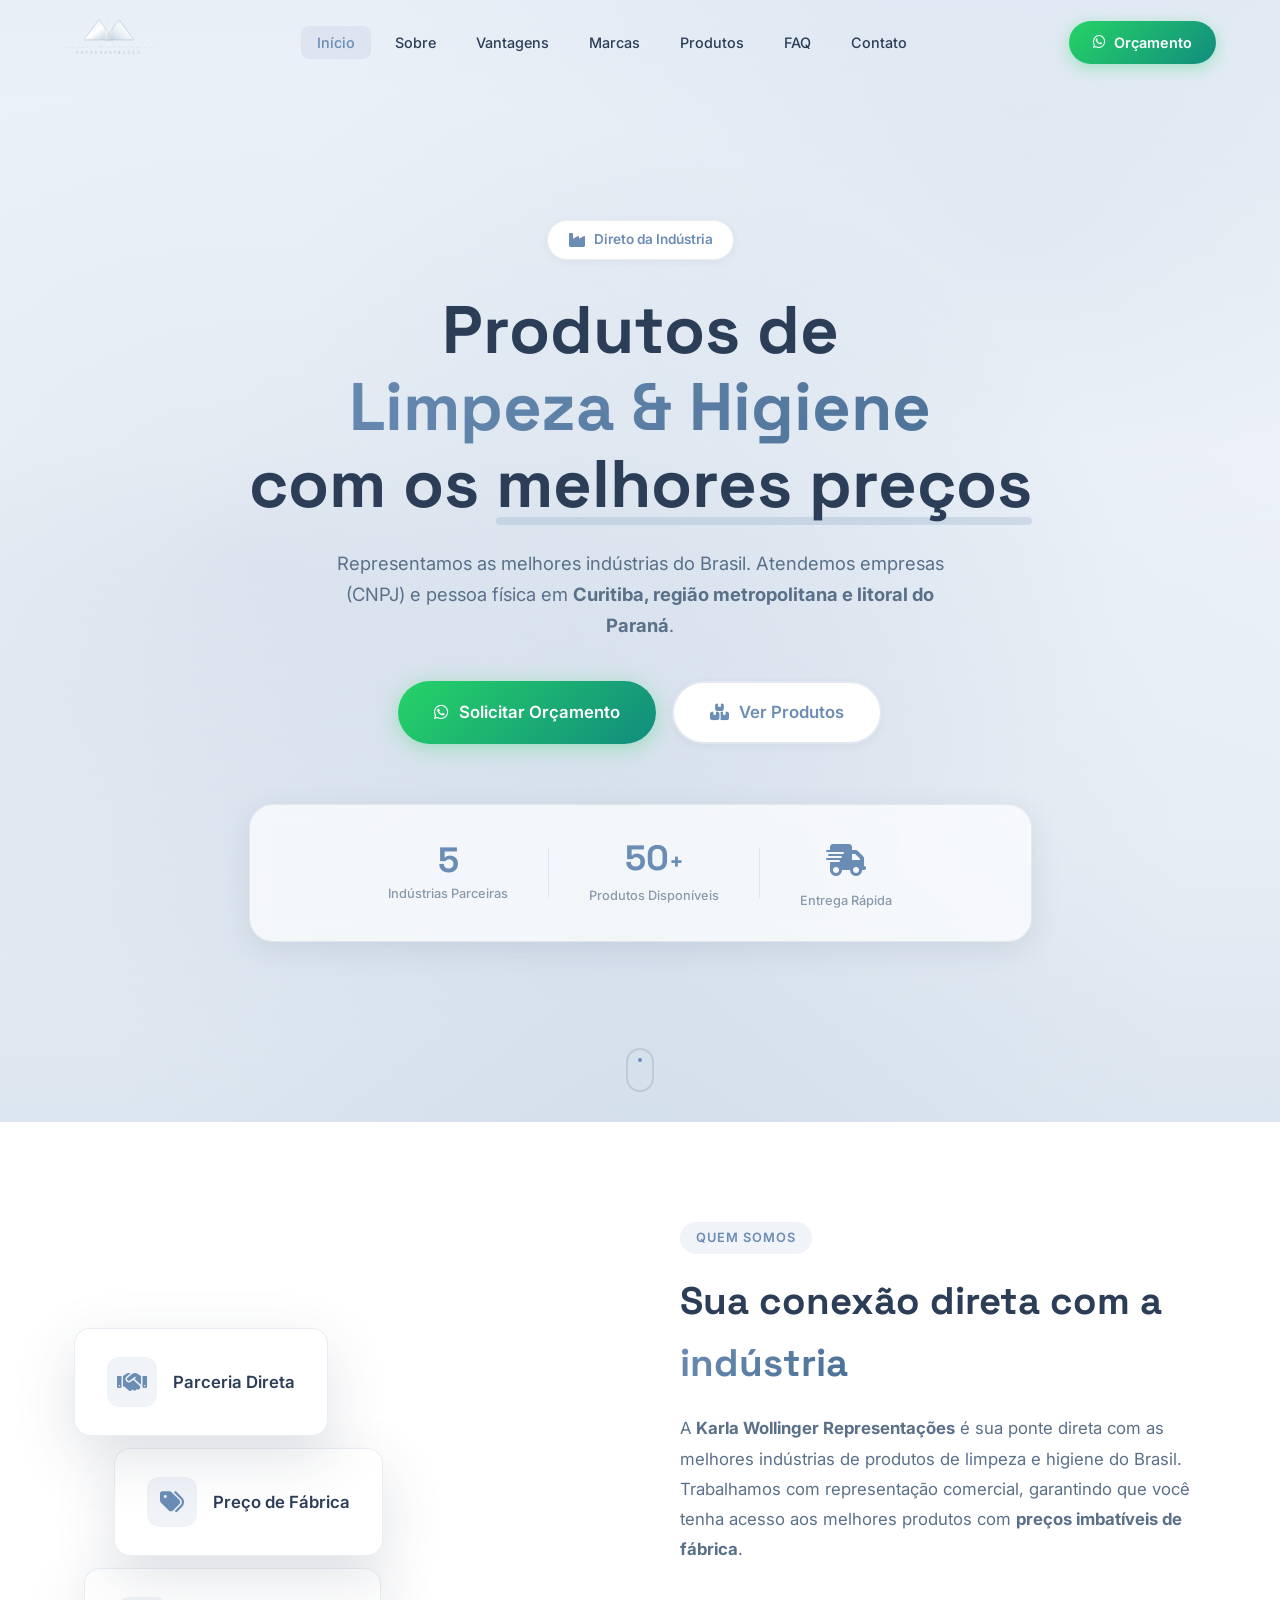
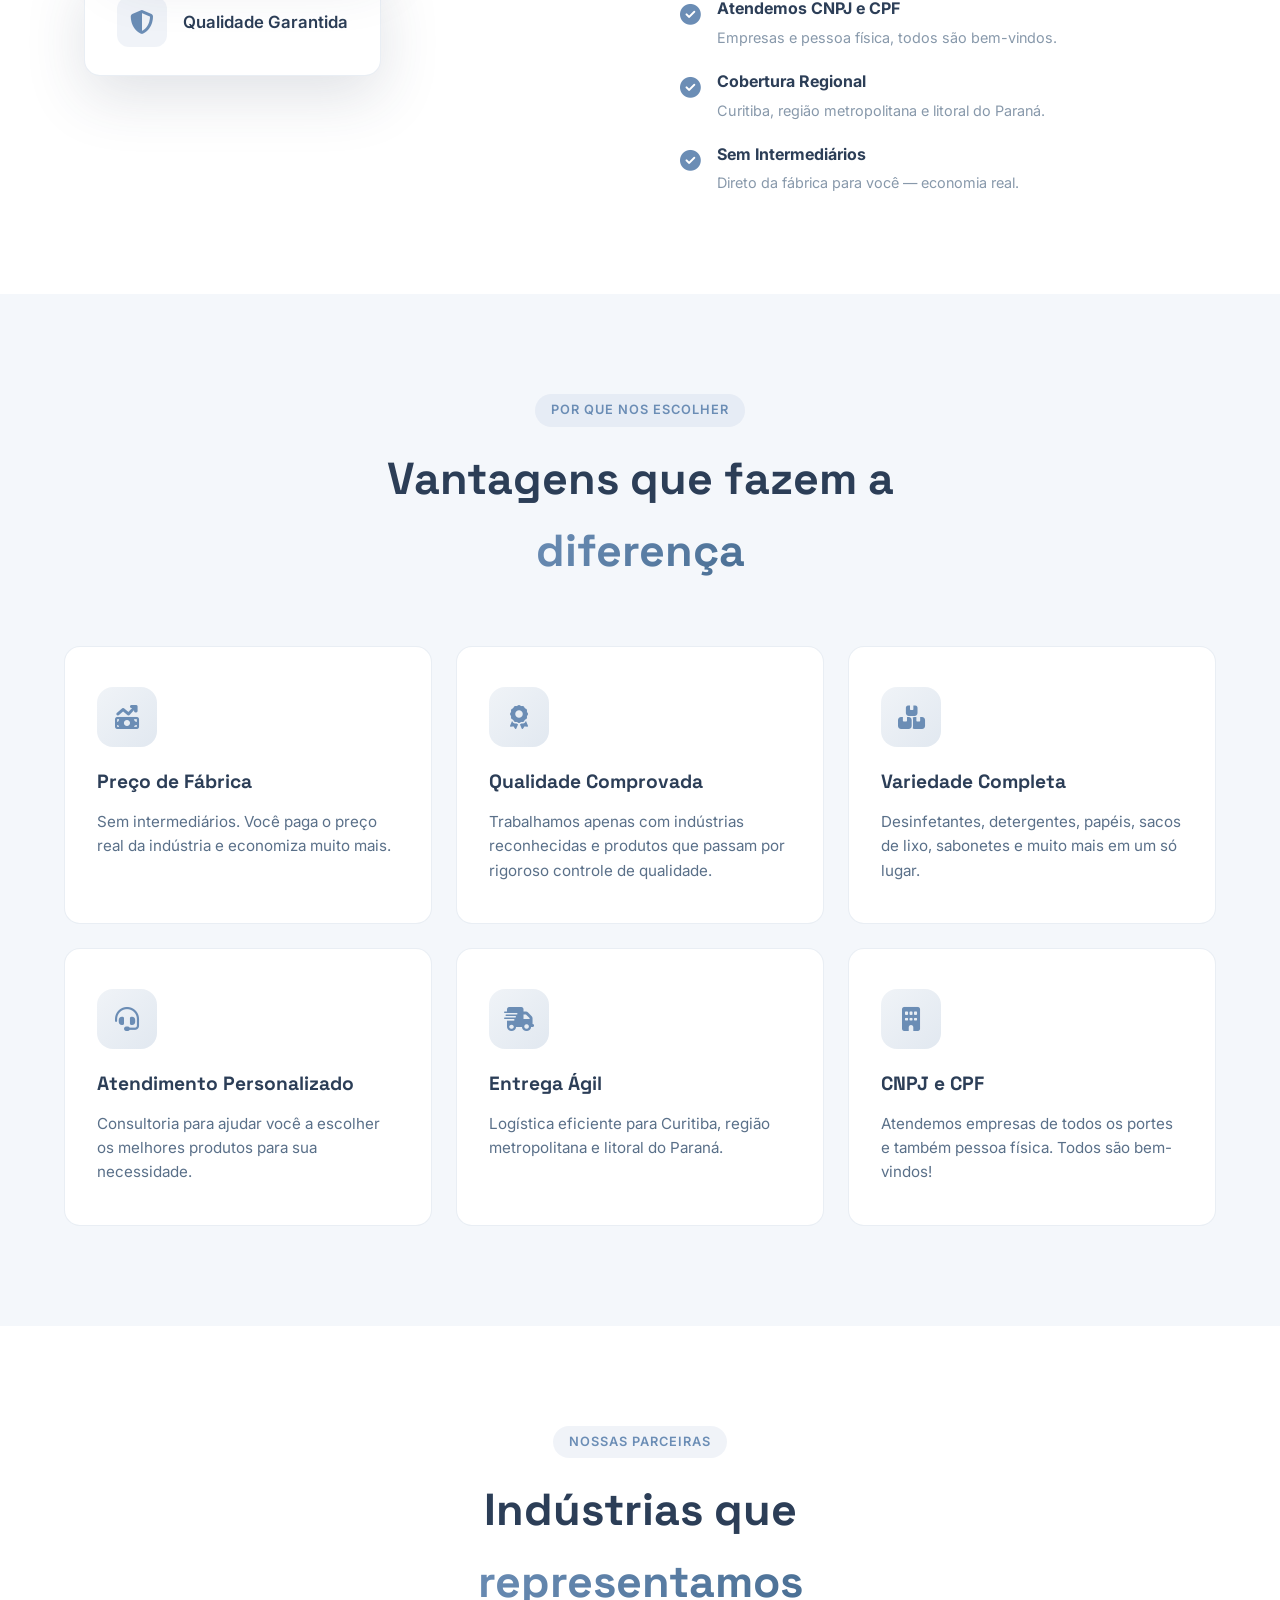
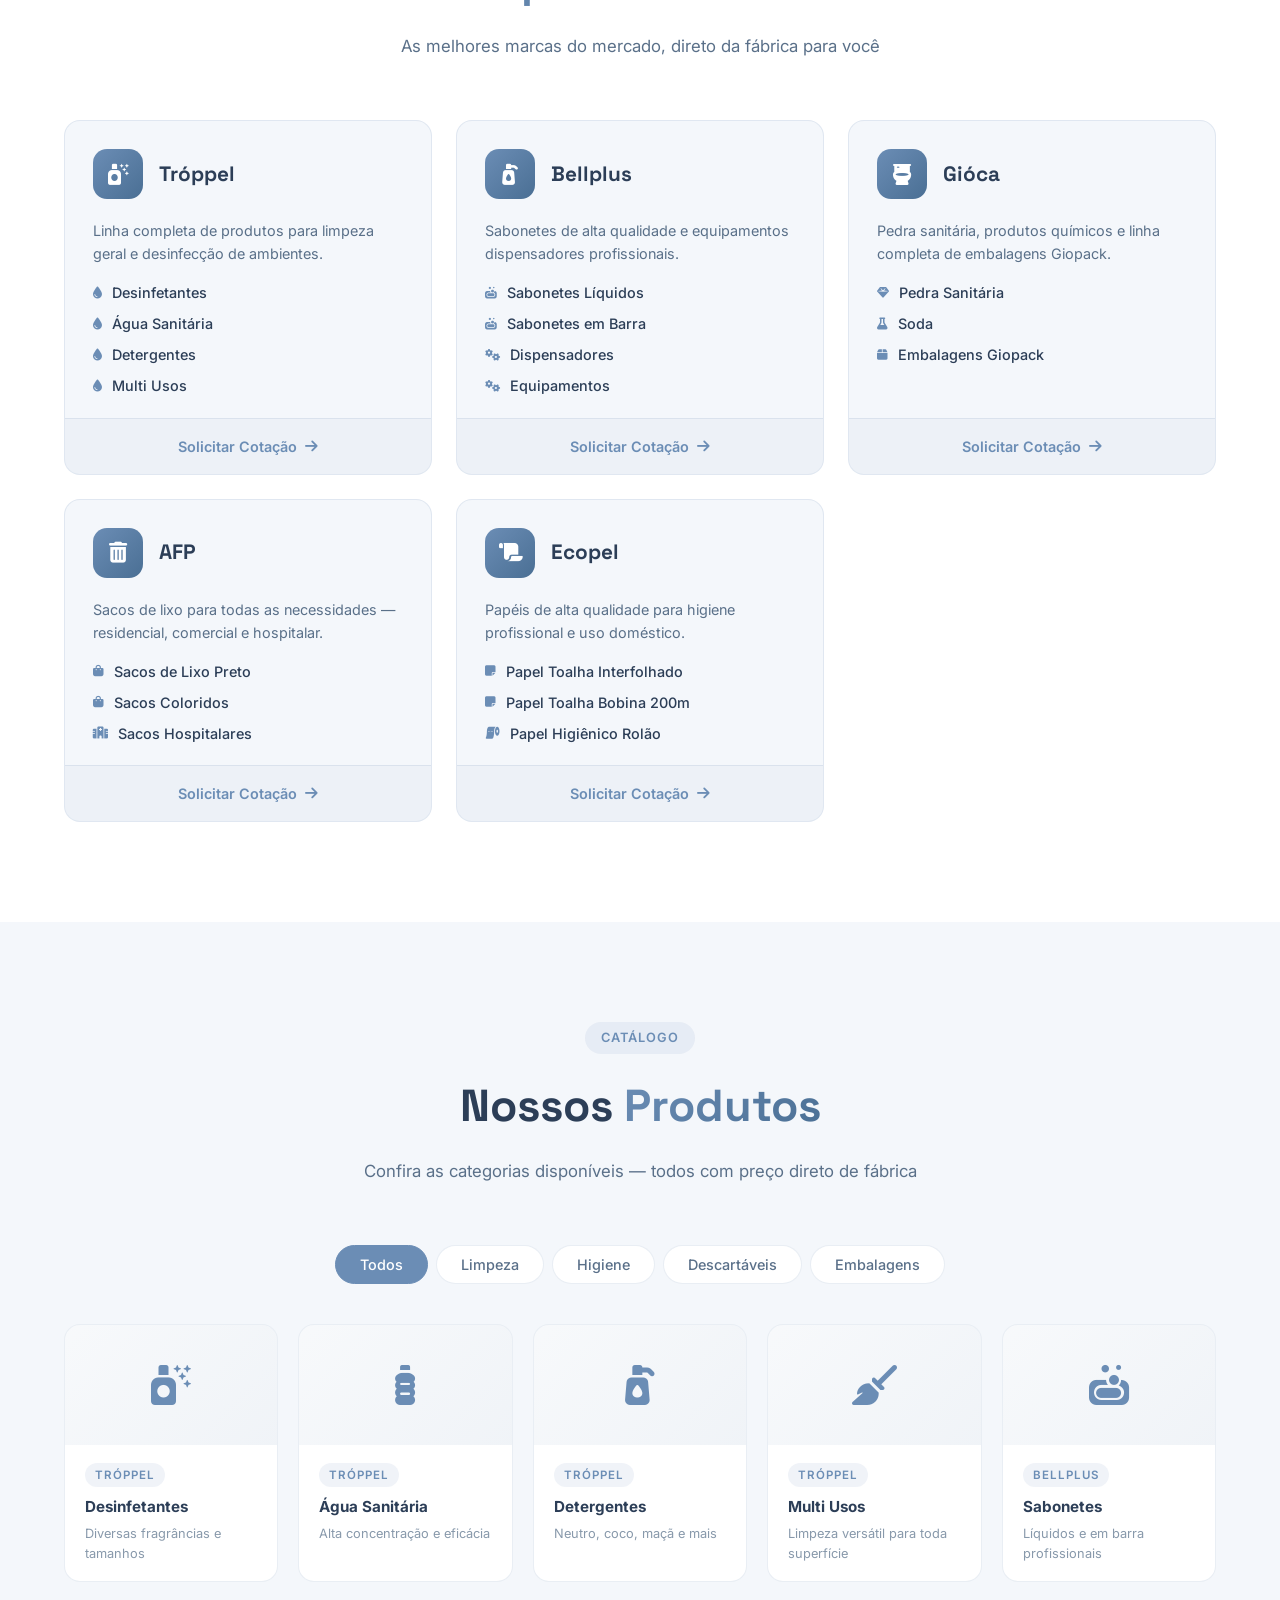
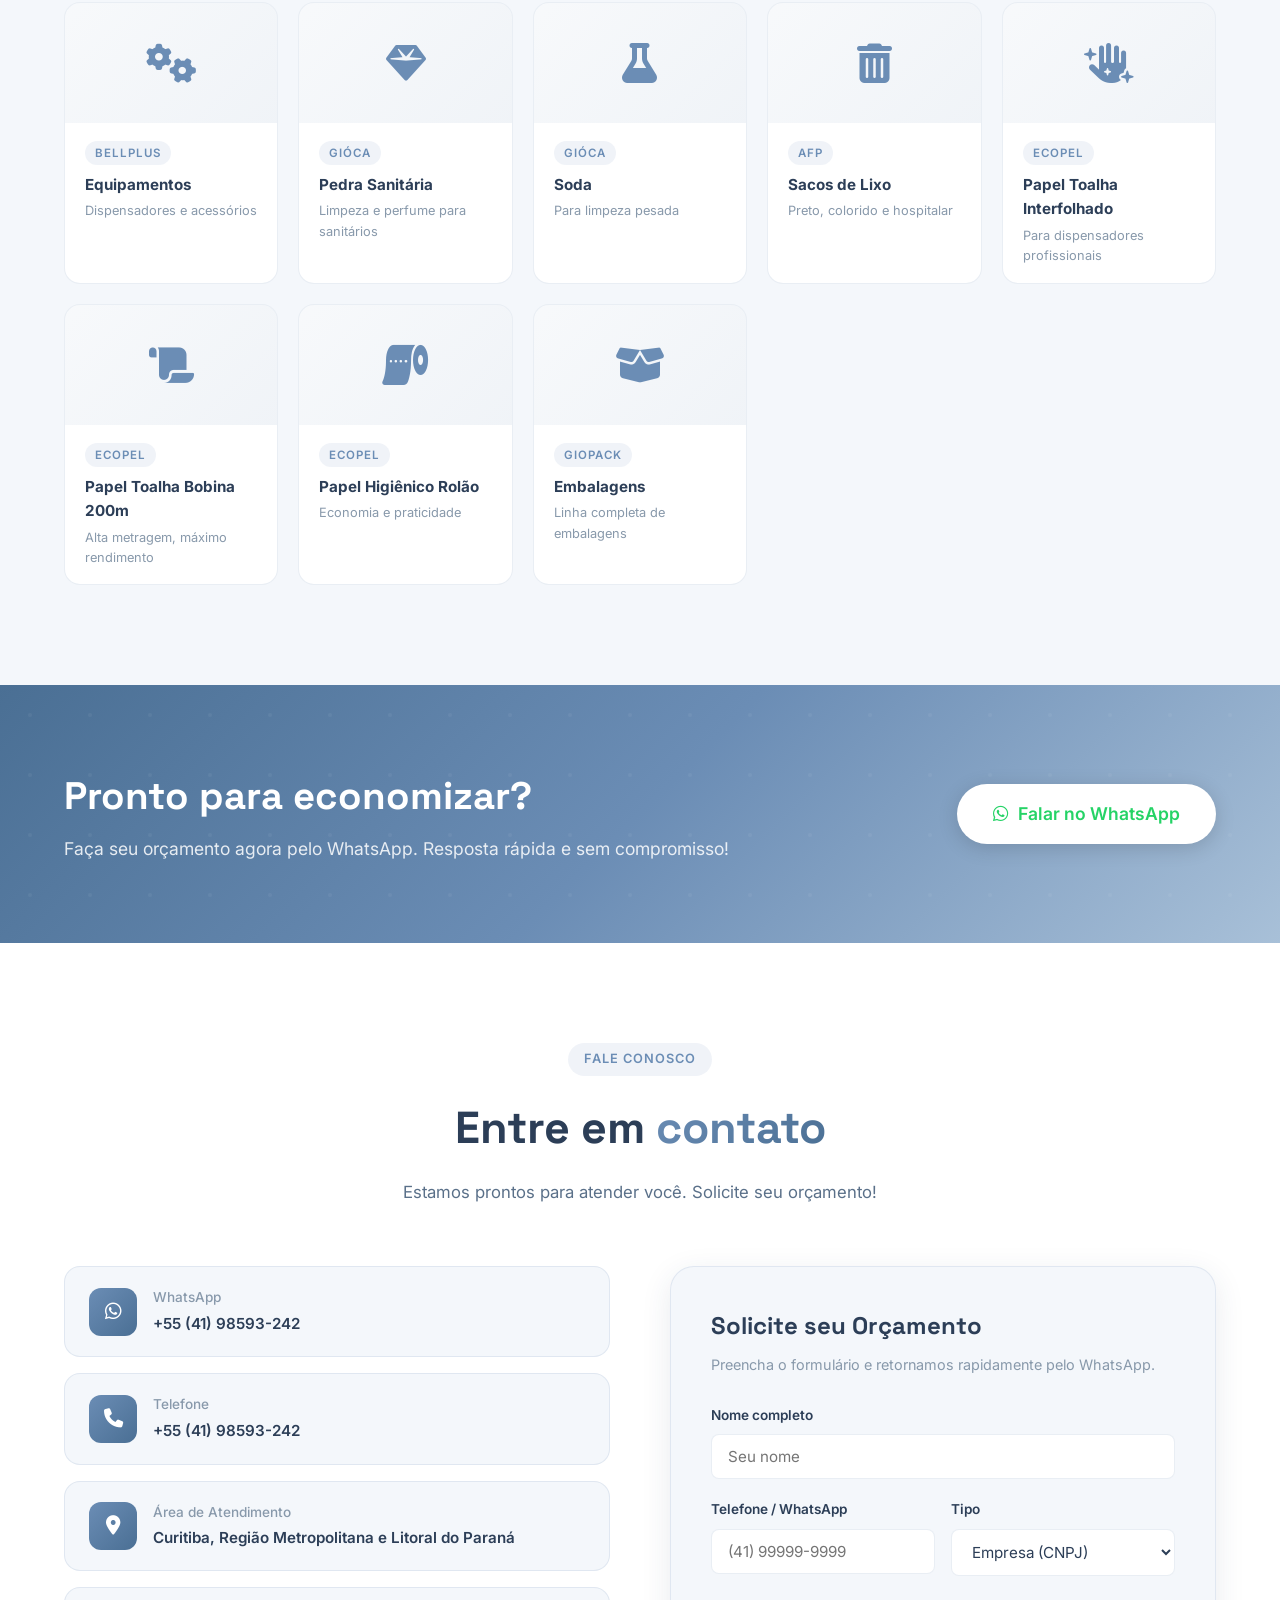
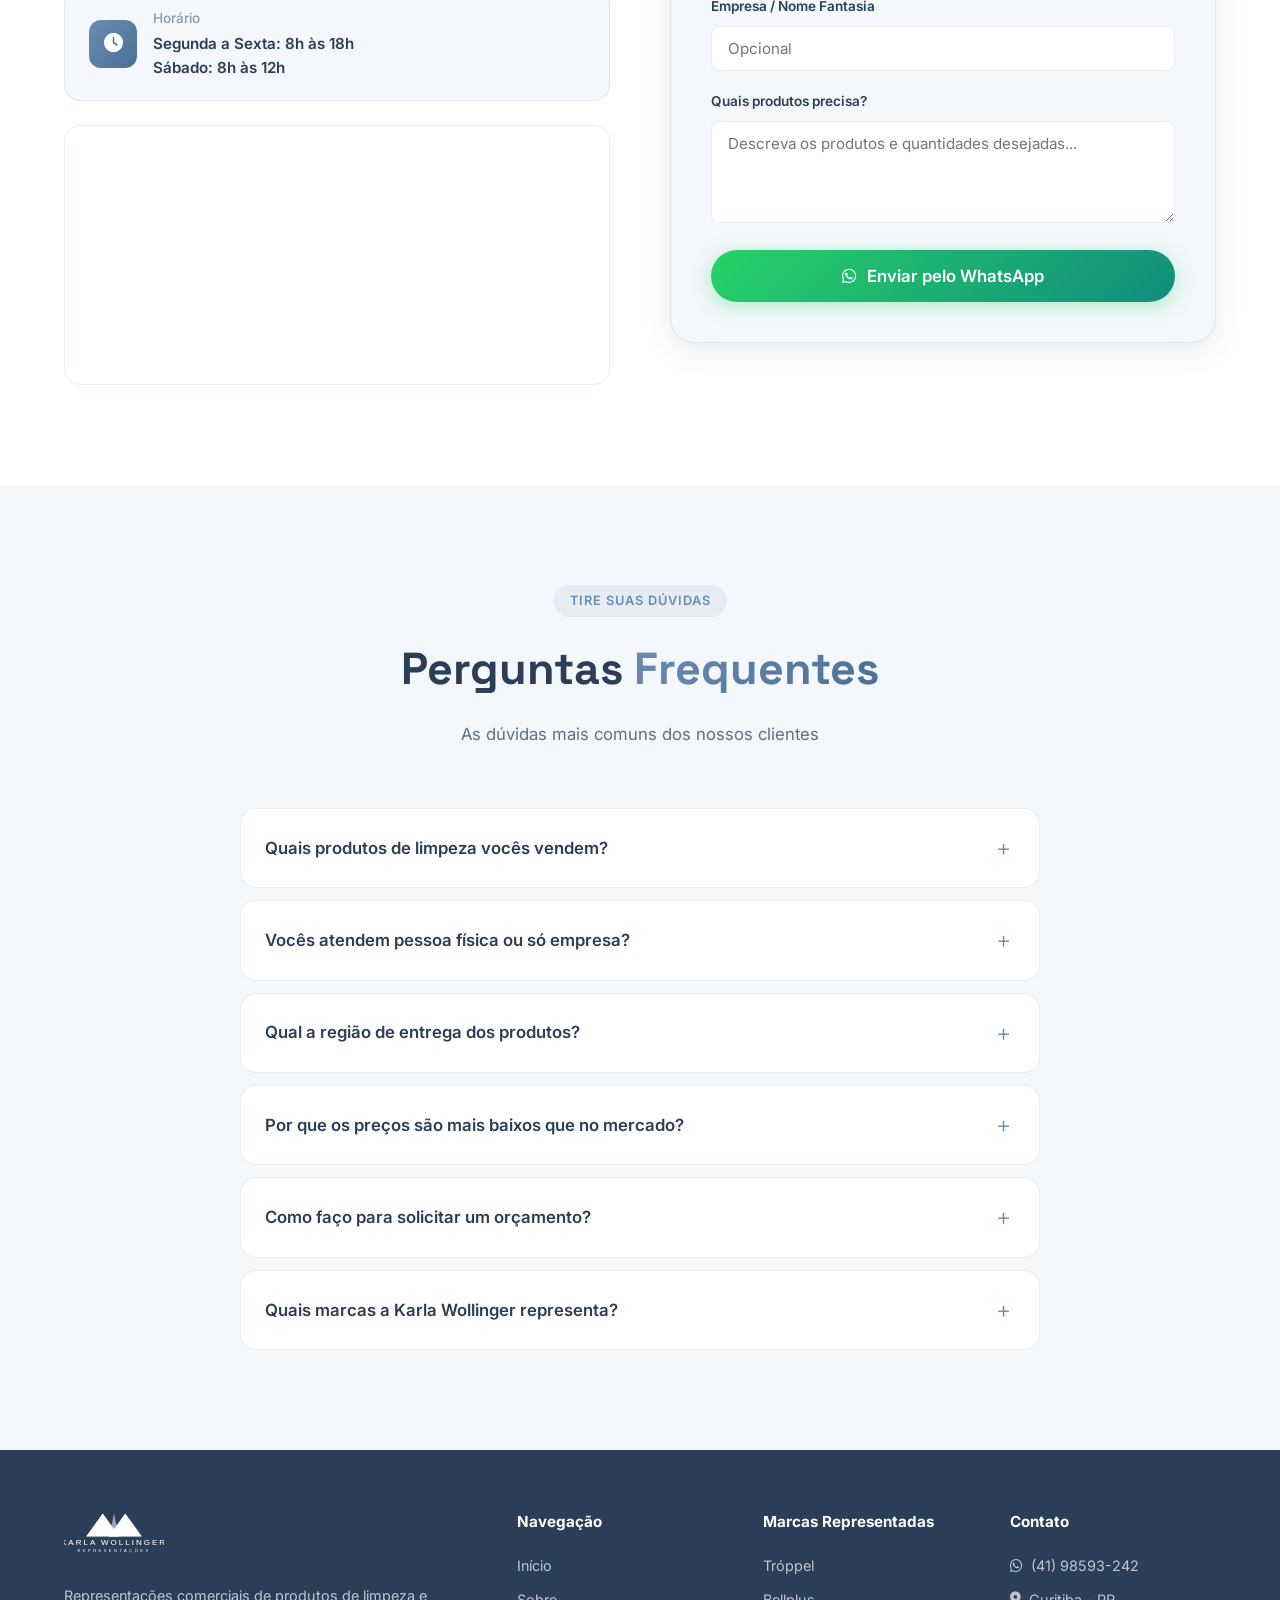
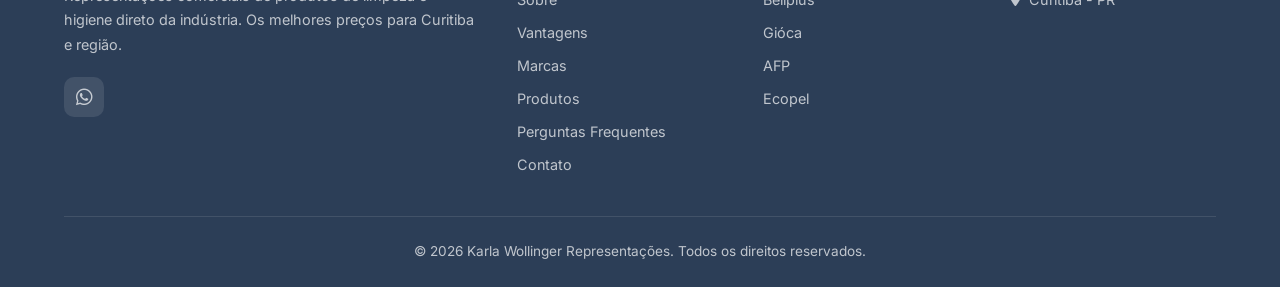
==== index.html @ ab836184 "Site Karla Wollinger Representações - versão inicial com SEO completo" ====
<!DOCTYPE html>
<html lang="pt-BR">
<head>
    <meta charset="UTF-8">
    <meta name="viewport" content="width=device-width, initial-scale=1.0">
    <title>Karla Wollinger Representações | Produtos de Limpeza e Higiene Direto da Indústria em Curitiba</title>
    <meta name="description" content="Produtos de limpeza e higiene direto da indústria com os melhores preços de Curitiba, região metropolitana e litoral do Paraná. Desinfetantes, detergentes, papel toalha, sacos de lixo, sabonetes. Atendemos CNPJ e CPF. Solicite orçamento pelo WhatsApp!">
    <meta name="keywords" content="produtos de limpeza Curitiba, material de limpeza direto da fábrica, desinfetante atacado Curitiba, detergente preço de fábrica, papel toalha interfolhado Paraná, sacos de lixo hospitalar, representante comercial limpeza, higiene profissional Curitiba, água sanitária atacado, produtos de limpeza litoral Paraná, Tróppel, Bellplus, Ecopel, AFP, Gióca, Karla Wollinger">
    <meta name="robots" content="index, follow, max-image-preview:large, max-snippet:-1, max-video-preview:-1">
    <meta name="author" content="Karla Wollinger Representações">
    <meta name="geo.region" content="BR-PR">
    <meta name="geo.placename" content="Curitiba">
    <link rel="canonical" href="https://karlawollinger.com.br/">

    <!-- Open Graph / Facebook -->
    <meta property="og:type" content="website">
    <meta property="og:locale" content="pt_BR">
    <meta property="og:url" content="https://karlawollinger.com.br/">
    <meta property="og:title" content="Karla Wollinger Representações | Produtos de Limpeza Direto da Indústria">
    <meta property="og:description" content="Produtos de limpeza e higiene direto da indústria. Melhores preços para Curitiba, região metropolitana e litoral do Paraná. Atendemos CNPJ e CPF!">
    <meta property="og:image" content="https://karlawollinger.com.br/og-image.jpg">
    <meta property="og:image:width" content="1200">
    <meta property="og:image:height" content="630">
    <meta property="og:site_name" content="Karla Wollinger Representações">

    <!-- Twitter -->
    <meta name="twitter:card" content="summary_large_image">
    <meta name="twitter:title" content="Karla Wollinger Representações | Produtos de Limpeza Direto da Indústria">
    <meta name="twitter:description" content="Produtos de limpeza e higiene direto da indústria. Melhores preços para Curitiba e região!">
    <meta name="twitter:image" content="https://karlawollinger.com.br/og-image.jpg">

    <!-- Favicon -->
    <link rel="icon" type="image/svg+xml" href="favicon.svg">
    <link rel="apple-touch-icon" href="favicon.svg">
    <meta name="theme-color" content="#4a6f94">

    <!-- Preconnect & Fonts -->
    <link rel="preconnect" href="https://fonts.googleapis.com">
    <link rel="preconnect" href="https://fonts.gstatic.com" crossorigin>
    <link rel="preconnect" href="https://cdnjs.cloudflare.com">
    <link href="https://fonts.googleapis.com/css2?family=Inter:wght@300;400;500;600;700;800;900&family=Space+Grotesk:wght@400;500;600;700&display=swap" rel="stylesheet">
    <link rel="stylesheet" href="https://cdnjs.cloudflare.com/ajax/libs/font-awesome/6.5.1/css/all.min.css">
    <link rel="stylesheet" href="style.css">

    <!-- Schema.org - LocalBusiness -->
    <script type="application/ld+json">
    {
        "@context": "https://schema.org",
        "@type": "LocalBusiness",
        "name": "Karla Wollinger Representações",
        "description": "Representações comerciais de produtos de limpeza e higiene direto da indústria. Desinfetantes, detergentes, papel toalha, sacos de lixo, sabonetes e equipamentos com preço de fábrica para Curitiba, região metropolitana e litoral do Paraná.",
        "url": "https://karlawollinger.com.br",
        "telephone": "+55-41-98593-242",
        "image": "https://karlawollinger.com.br/logo.svg",
        "logo": "https://karlawollinger.com.br/logo.svg",
        "priceRange": "$$",
        "currenciesAccepted": "BRL",
        "paymentAccepted": "Dinheiro, PIX, Transferência, Boleto",
        "areaServed": [
            {
                "@type": "City",
                "name": "Curitiba",
                "sameAs": "https://pt.wikipedia.org/wiki/Curitiba"
            },
            {
                "@type": "State",
                "name": "Paraná",
                "sameAs": "https://pt.wikipedia.org/wiki/Paran%C3%A1"
            }
        ],
        "address": {
            "@type": "PostalAddress",
            "addressLocality": "Curitiba",
            "addressRegion": "PR",
            "addressCountry": "BR"
        },
        "geo": {
            "@type": "GeoCoordinates",
            "latitude": "-25.4284",
            "longitude": "-49.2733"
        },
        "openingHoursSpecification": [
            {
                "@type": "OpeningHoursSpecification",
                "dayOfWeek": ["Monday","Tuesday","Wednesday","Thursday","Friday"],
                "opens": "08:00",
                "closes": "18:00"
            },
            {
                "@type": "OpeningHoursSpecification",
                "dayOfWeek": "Saturday",
                "opens": "08:00",
                "closes": "12:00"
            }
        ],
        "contactPoint": {
            "@type": "ContactPoint",
            "telephone": "+55-41-98593-242",
            "contactType": "sales",
            "availableLanguage": "Portuguese"
        },
        "sameAs": [],
        "hasOfferCatalog": {
            "@type": "OfferCatalog",
            "name": "Produtos de Limpeza e Higiene",
            "itemListElement": [
                {
                    "@type": "OfferCatalog",
                    "name": "Desinfetantes e Limpeza Geral",
                    "description": "Desinfetantes, água sanitária, detergentes e multiusos da marca Tróppel"
                },
                {
                    "@type": "OfferCatalog",
                    "name": "Sabonetes e Equipamentos",
                    "description": "Sabonetes líquidos, em barra e dispensadores profissionais Bellplus"
                },
                {
                    "@type": "OfferCatalog",
                    "name": "Papéis para Higiene",
                    "description": "Papel toalha interfolhado, bobina 200m e papel higiênico rolão Ecopel"
                },
                {
                    "@type": "OfferCatalog",
                    "name": "Sacos de Lixo",
                    "description": "Sacos de lixo preto, colorido e hospitalar AFP"
                },
                {
                    "@type": "OfferCatalog",
                    "name": "Produtos Sanitários e Embalagens",
                    "description": "Pedra sanitária, soda e embalagens Giopack da marca Gióca"
                }
            ]
        }
    }
    </script>

    <!-- Schema.org - FAQ -->
    <script type="application/ld+json">
    {
        "@context": "https://schema.org",
        "@type": "FAQPage",
        "mainEntity": [
            {
                "@type": "Question",
                "name": "Quais produtos de limpeza a Karla Wollinger Representações vende?",
                "acceptedAnswer": {
                    "@type": "Answer",
                    "text": "Trabalhamos com uma linha completa de produtos de limpeza e higiene: desinfetantes, água sanitária, detergentes, multiusos (Tróppel), sabonetes e dispensadores (Bellplus), pedra sanitária e embalagens (Gióca/Giopack), sacos de lixo preto, colorido e hospitalar (AFP), papel toalha interfolhado, bobina 200m e papel higiênico rolão (Ecopel). Todos direto da indústria."
                }
            },
            {
                "@type": "Question",
                "name": "Vocês atendem pessoa física ou só empresa?",
                "acceptedAnswer": {
                    "@type": "Answer",
                    "text": "Atendemos tanto empresas (CNPJ) quanto pessoa física (CPF). Todos são bem-vindos e têm acesso aos mesmos preços competitivos direto da indústria."
                }
            },
            {
                "@type": "Question",
                "name": "Qual a região de entrega dos produtos de limpeza?",
                "acceptedAnswer": {
                    "@type": "Answer",
                    "text": "Atendemos Curitiba, toda a região metropolitana e o litoral do Paraná com entrega rápida e logística eficiente."
                }
            },
            {
                "@type": "Question",
                "name": "Por que os preços são mais baixos que no mercado?",
                "acceptedAnswer": {
                    "@type": "Answer",
                    "text": "Nossos preços são mais baixos porque somos representantes comerciais diretos das indústrias. Não há intermediários — os produtos vêm direto da fábrica para você, eliminando custos extras de distribuidores e atacadistas."
                }
            },
            {
                "@type": "Question",
                "name": "Como faço para solicitar um orçamento?",
                "acceptedAnswer": {
                    "@type": "Answer",
                    "text": "Você pode solicitar um orçamento pelo WhatsApp (41) 98593-242 ou preenchendo o formulário no nosso site. Respondemos rapidamente e sem compromisso!"
                }
            },
            {
                "@type": "Question",
                "name": "Quais marcas a Karla Wollinger representa?",
                "acceptedAnswer": {
                    "@type": "Answer",
                    "text": "Representamos 5 indústrias reconhecidas: Tróppel (desinfetantes, água sanitária, detergentes), Bellplus (sabonetes e equipamentos), Gióca (pedra sanitária, soda e embalagens Giopack), AFP (sacos de lixo) e Ecopel (papéis para higiene)."
                }
            }
        ]
    }
    </script>

    <!-- Schema.org - BreadcrumbList -->
    <script type="application/ld+json">
    {
        "@context": "https://schema.org",
        "@type": "BreadcrumbList",
        "itemListElement": [
            {"@type": "ListItem", "position": 1, "name": "Início", "item": "https://karlawollinger.com.br/"},
            {"@type": "ListItem", "position": 2, "name": "Sobre", "item": "https://karlawollinger.com.br/#sobre"},
            {"@type": "ListItem", "position": 3, "name": "Marcas", "item": "https://karlawollinger.com.br/#marcas"},
            {"@type": "ListItem", "position": 4, "name": "Produtos", "item": "https://karlawollinger.com.br/#produtos"},
            {"@type": "ListItem", "position": 5, "name": "Contato", "item": "https://karlawollinger.com.br/#contato"}
        ]
    }
    </script>

    <!-- Schema.org - Organization -->
    <script type="application/ld+json">
    {
        "@context": "https://schema.org",
        "@type": "Organization",
        "name": "Karla Wollinger Representações",
        "url": "https://karlawollinger.com.br",
        "logo": "https://karlawollinger.com.br/logo.svg",
        "description": "Representações comerciais de produtos de limpeza e higiene direto da indústria em Curitiba e região.",
        "contactPoint": {
            "@type": "ContactPoint",
            "telephone": "+55-41-98593-242",
            "contactType": "sales",
            "areaServed": "BR-PR",
            "availableLanguage": "Portuguese"
        }
    }
    </script>
</head>
<body>
    <!-- Loader -->
    <div id="loader">
        <div class="loader-content">
            <div class="loader-logo">
                <svg viewBox="0 0 120 100" class="loader-svg">
                    <polygon points="60,5 115,90 5,90" fill="none" stroke="url(#loaderGrad)" stroke-width="2" class="triangle-path"/>
                    <polygon points="60,30 90,80 30,80" fill="none" stroke="url(#loaderGrad)" stroke-width="2" class="triangle-path-inner"/>
                    <defs>
                        <linearGradient id="loaderGrad" x1="0%" y1="0%" x2="100%" y2="100%">
                            <stop offset="0%" style="stop-color:#a8c0d8"/>
                            <stop offset="100%" style="stop-color:#d4e0ed"/>
                        </linearGradient>
                    </defs>
                </svg>
            </div>
        </div>
    </div>

    <!-- Navigation -->
    <header>
    <nav id="navbar" aria-label="Navegação principal">
        <div class="nav-container">
            <a href="#hero" class="nav-logo">
                <img src="logo.svg" alt="Karla Wollinger Representações" class="nav-logo-img">
            </a>
            <ul class="nav-menu" id="navMenu">
                <li><a href="#hero" class="nav-link active">Início</a></li>
                <li><a href="#sobre" class="nav-link">Sobre</a></li>
                <li><a href="#vantagens" class="nav-link">Vantagens</a></li>
                <li><a href="#marcas" class="nav-link">Marcas</a></li>
                <li><a href="#produtos" class="nav-link">Produtos</a></li>
                <li><a href="#faq" class="nav-link">FAQ</a></li>
                <li><a href="#contato" class="nav-link">Contato</a></li>
            </ul>
            <a href="https://wa.me/554198593242?text=Olá!%20Gostaria%20de%20fazer%20um%20orçamento." class="nav-cta" target="_blank" rel="noopener noreferrer">
                <i class="fab fa-whatsapp"></i> Orçamento
            </a>
            <button class="nav-toggle" id="navToggle" aria-label="Abrir menu">
                <span></span><span></span><span></span>
            </button>
        </div>
    </nav>
    </header>

    <main>
    <!-- Hero Section -->
    <section id="hero">
        <div class="hero-bg">
            <div class="hero-particles" id="particles"></div>
            <div class="hero-gradient"></div>
        </div>
        <div class="hero-content">
            <div class="hero-badge" data-aos="fade-down">
                <i class="fas fa-industry"></i> Direto da Indústria
            </div>
            <h1 data-aos="fade-up">
                <span class="hero-line">Produtos de</span>
                <span class="hero-line highlight">Limpeza & Higiene</span>
                <span class="hero-line">com os <em>melhores preços</em></span>
            </h1>
            <p class="hero-subtitle" data-aos="fade-up" data-aos-delay="200">
                Representamos as melhores indústrias do Brasil. Atendemos empresas (CNPJ) e pessoa física em <strong>Curitiba, região metropolitana e litoral do Paraná</strong>.
            </p>
            <div class="hero-actions" data-aos="fade-up" data-aos-delay="400">
                <a href="https://wa.me/554198593242?text=Olá!%20Gostaria%20de%20fazer%20um%20orçamento." class="btn btn-primary btn-lg" target="_blank" rel="noopener noreferrer">
                    <i class="fab fa-whatsapp"></i> Solicitar Orçamento
                </a>
                <a href="#marcas" class="btn btn-outline btn-lg">
                    <i class="fas fa-boxes-stacked"></i> Ver Produtos
                </a>
            </div>
            <div class="hero-stats" data-aos="fade-up" data-aos-delay="600">
                <div class="stat">
                    <span class="stat-number" data-count="5">0</span>
                    <span class="stat-label">Indústrias Parceiras</span>
                </div>
                <div class="stat-divider"></div>
                <div class="stat">
                    <span class="stat-number" data-count="50">0</span><span class="stat-plus">+</span>
                    <span class="stat-label">Produtos Disponíveis</span>
                </div>
                <div class="stat-divider"></div>
                <div class="stat">
                    <span class="stat-icon"><i class="fas fa-truck-fast"></i></span>
                    <span class="stat-label">Entrega Rápida</span>
                </div>
            </div>
        </div>
        <div class="hero-scroll">
            <a href="#sobre"><span></span></a>
        </div>
    </section>

    <!-- Sobre Section -->
    <section id="sobre">
        <div class="container">
            <div class="sobre-grid">
                <div class="sobre-visual" data-aos="fade-right">
                    <div class="sobre-card-stack">
                        <div class="sobre-card card-1">
                            <i class="fas fa-handshake"></i>
                            <span>Parceria Direta</span>
                        </div>
                        <div class="sobre-card card-2">
                            <i class="fas fa-tags"></i>
                            <span>Preço de Fábrica</span>
                        </div>
                        <div class="sobre-card card-3">
                            <i class="fas fa-shield-halved"></i>
                            <span>Qualidade Garantida</span>
                        </div>
                    </div>
                </div>
                <div class="sobre-text" data-aos="fade-left">
                    <span class="section-tag">Quem Somos</span>
                    <h2>Sua conexão direta com a <span class="text-gradient">indústria</span></h2>
                    <p class="sobre-desc">
                        A <strong>Karla Wollinger Representações</strong> é sua ponte direta com as melhores indústrias de produtos de limpeza e higiene do Brasil. Trabalhamos com representação comercial, garantindo que você tenha acesso aos melhores produtos com <strong>preços imbatíveis de fábrica</strong>.
                    </p>
                    <div class="sobre-features">
                        <div class="feature">
                            <div class="feature-icon"><i class="fas fa-check-circle"></i></div>
                            <div>
                                <h4>Atendemos CNPJ e CPF</h4>
                                <p>Empresas e pessoa física, todos são bem-vindos.</p>
                            </div>
                        </div>
                        <div class="feature">
                            <div class="feature-icon"><i class="fas fa-check-circle"></i></div>
                            <div>
                                <h4>Cobertura Regional</h4>
                                <p>Curitiba, região metropolitana e litoral do Paraná.</p>
                            </div>
                        </div>
                        <div class="feature">
                            <div class="feature-icon"><i class="fas fa-check-circle"></i></div>
                            <div>
                                <h4>Sem Intermediários</h4>
                                <p>Direto da fábrica para você — economia real.</p>
                            </div>
                        </div>
                    </div>
                </div>
            </div>
        </div>
    </section>

    <!-- Vantagens Section -->
    <section id="vantagens">
        <div class="container">
            <div class="section-header" data-aos="fade-up">
                <span class="section-tag">Por que nos escolher</span>
                <h2>Vantagens que fazem a <span class="text-gradient">diferença</span></h2>
            </div>
            <div class="vantagens-grid">
                <div class="vantagem-card" data-aos="fade-up" data-aos-delay="0">
                    <div class="vantagem-icon">
                        <i class="fas fa-money-bill-trend-up"></i>
                    </div>
                    <h3>Preço de Fábrica</h3>
                    <p>Sem intermediários. Você paga o preço real da indústria e economiza muito mais.</p>
                </div>
                <div class="vantagem-card" data-aos="fade-up" data-aos-delay="100">
                    <div class="vantagem-icon">
                        <i class="fas fa-award"></i>
                    </div>
                    <h3>Qualidade Comprovada</h3>
                    <p>Trabalhamos apenas com indústrias reconhecidas e produtos que passam por rigoroso controle de qualidade.</p>
                </div>
                <div class="vantagem-card" data-aos="fade-up" data-aos-delay="200">
                    <div class="vantagem-icon">
                        <i class="fas fa-boxes-stacked"></i>
                    </div>
                    <h3>Variedade Completa</h3>
                    <p>Desinfetantes, detergentes, papéis, sacos de lixo, sabonetes e muito mais em um só lugar.</p>
                </div>
                <div class="vantagem-card" data-aos="fade-up" data-aos-delay="300">
                    <div class="vantagem-icon">
                        <i class="fas fa-headset"></i>
                    </div>
                    <h3>Atendimento Personalizado</h3>
                    <p>Consultoria para ajudar você a escolher os melhores produtos para sua necessidade.</p>
                </div>
                <div class="vantagem-card" data-aos="fade-up" data-aos-delay="400">
                    <div class="vantagem-icon">
                        <i class="fas fa-truck-fast"></i>
                    </div>
                    <h3>Entrega Ágil</h3>
                    <p>Logística eficiente para Curitiba, região metropolitana e litoral do Paraná.</p>
                </div>
                <div class="vantagem-card" data-aos="fade-up" data-aos-delay="500">
                    <div class="vantagem-icon">
                        <i class="fas fa-building"></i>
                    </div>
                    <h3>CNPJ e CPF</h3>
                    <p>Atendemos empresas de todos os portes e também pessoa física. Todos são bem-vindos!</p>
                </div>
            </div>
        </div>
    </section>

    <!-- Marcas Section -->
    <section id="marcas">
        <div class="container">
            <div class="section-header" data-aos="fade-up">
                <span class="section-tag">Nossas Parceiras</span>
                <h2>Indústrias que <span class="text-gradient">representamos</span></h2>
                <p class="section-subtitle">As melhores marcas do mercado, direto da fábrica para você</p>
            </div>
            <div class="marcas-grid">
                <!-- Tróppel -->
                <div class="marca-card" data-aos="fade-up" data-aos-delay="0">
                    <div class="marca-header">
                        <div class="marca-icon-wrap">
                            <i class="fas fa-spray-can-sparkles"></i>
                        </div>
                        <h3>Tróppel</h3>
                    </div>
                    <div class="marca-body">
                        <p class="marca-desc">Linha completa de produtos para limpeza geral e desinfecção de ambientes.</p>
                        <ul class="marca-products">
                            <li><i class="fas fa-droplet"></i> Desinfetantes</li>
                            <li><i class="fas fa-droplet"></i> Água Sanitária</li>
                            <li><i class="fas fa-droplet"></i> Detergentes</li>
                            <li><i class="fas fa-droplet"></i> Multi Usos</li>
                        </ul>
                    </div>
                    <a href="https://wa.me/554198593242?text=Olá!%20Gostaria%20de%20saber%20mais%20sobre%20os%20produtos%20Tróppel." class="marca-cta" target="_blank" rel="noopener noreferrer">
                        Solicitar Cotação <i class="fas fa-arrow-right"></i>
                    </a>
                </div>

                <!-- Bellplus -->
                <div class="marca-card" data-aos="fade-up" data-aos-delay="100">
                    <div class="marca-header">
                        <div class="marca-icon-wrap">
                            <i class="fas fa-pump-soap"></i>
                        </div>
                        <h3>Bellplus</h3>
                    </div>
                    <div class="marca-body">
                        <p class="marca-desc">Sabonetes de alta qualidade e equipamentos dispensadores profissionais.</p>
                        <ul class="marca-products">
                            <li><i class="fas fa-soap"></i> Sabonetes Líquidos</li>
                            <li><i class="fas fa-soap"></i> Sabonetes em Barra</li>
                            <li><i class="fas fa-gears"></i> Dispensadores</li>
                            <li><i class="fas fa-gears"></i> Equipamentos</li>
                        </ul>
                    </div>
                    <a href="https://wa.me/554198593242?text=Olá!%20Gostaria%20de%20saber%20mais%20sobre%20os%20produtos%20Bellplus." class="marca-cta" target="_blank" rel="noopener noreferrer">
                        Solicitar Cotação <i class="fas fa-arrow-right"></i>
                    </a>
                </div>

                <!-- Gióca -->
                <div class="marca-card" data-aos="fade-up" data-aos-delay="200">
                    <div class="marca-header">
                        <div class="marca-icon-wrap">
                            <i class="fas fa-toilet"></i>
                        </div>
                        <h3>Gióca</h3>
                    </div>
                    <div class="marca-body">
                        <p class="marca-desc">Pedra sanitária, produtos químicos e linha completa de embalagens Giopack.</p>
                        <ul class="marca-products">
                            <li><i class="fas fa-gem"></i> Pedra Sanitária</li>
                            <li><i class="fas fa-flask"></i> Soda</li>
                            <li><i class="fas fa-box"></i> Embalagens Giopack</li>
                        </ul>
                    </div>
                    <a href="https://wa.me/554198593242?text=Olá!%20Gostaria%20de%20saber%20mais%20sobre%20os%20produtos%20Gióca." class="marca-cta" target="_blank" rel="noopener noreferrer">
                        Solicitar Cotação <i class="fas fa-arrow-right"></i>
                    </a>
                </div>

                <!-- AFP -->
                <div class="marca-card" data-aos="fade-up" data-aos-delay="300">
                    <div class="marca-header">
                        <div class="marca-icon-wrap">
                            <i class="fas fa-trash-can"></i>
                        </div>
                        <h3>AFP</h3>
                    </div>
                    <div class="marca-body">
                        <p class="marca-desc">Sacos de lixo para todas as necessidades — residencial, comercial e hospitalar.</p>
                        <ul class="marca-products">
                            <li><i class="fas fa-bag-shopping"></i> Sacos de Lixo Preto</li>
                            <li><i class="fas fa-bag-shopping"></i> Sacos Coloridos</li>
                            <li><i class="fas fa-hospital"></i> Sacos Hospitalares</li>
                        </ul>
                    </div>
                    <a href="https://wa.me/554198593242?text=Olá!%20Gostaria%20de%20saber%20mais%20sobre%20os%20produtos%20AFP." class="marca-cta" target="_blank" rel="noopener noreferrer">
                        Solicitar Cotação <i class="fas fa-arrow-right"></i>
                    </a>
                </div>

                <!-- Ecopel -->
                <div class="marca-card" data-aos="fade-up" data-aos-delay="400">
                    <div class="marca-header">
                        <div class="marca-icon-wrap">
                            <i class="fas fa-scroll"></i>
                        </div>
                        <h3>Ecopel</h3>
                    </div>
                    <div class="marca-body">
                        <p class="marca-desc">Papéis de alta qualidade para higiene profissional e uso doméstico.</p>
                        <ul class="marca-products">
                            <li><i class="fas fa-note-sticky"></i> Papel Toalha Interfolhado</li>
                            <li><i class="fas fa-note-sticky"></i> Papel Toalha Bobina 200m</li>
                            <li><i class="fas fa-toilet-paper"></i> Papel Higiênico Rolão</li>
                        </ul>
                    </div>
                    <a href="https://wa.me/554198593242?text=Olá!%20Gostaria%20de%20saber%20mais%20sobre%20os%20produtos%20Ecopel." class="marca-cta" target="_blank" rel="noopener noreferrer">
                        Solicitar Cotação <i class="fas fa-arrow-right"></i>
                    </a>
                </div>
            </div>
        </div>
    </section>

    <!-- Produtos Catálogo Section -->
    <section id="produtos">
        <div class="container">
            <div class="section-header" data-aos="fade-up">
                <span class="section-tag">Catálogo</span>
                <h2>Nossos <span class="text-gradient">Produtos</span></h2>
                <p class="section-subtitle">Confira as categorias disponíveis — todos com preço direto de fábrica</p>
            </div>
            <div class="filter-bar" data-aos="fade-up">
                <button class="filter-btn active" data-filter="all">Todos</button>
                <button class="filter-btn" data-filter="limpeza">Limpeza</button>
                <button class="filter-btn" data-filter="higiene">Higiene</button>
                <button class="filter-btn" data-filter="descartaveis">Descartáveis</button>
                <button class="filter-btn" data-filter="embalagens">Embalagens</button>
            </div>
            <div class="produtos-grid">
                <div class="produto-card" data-category="limpeza" data-aos="zoom-in" data-aos-delay="0">
                    <div class="produto-img">
                        <i class="fas fa-spray-can-sparkles"></i>
                    </div>
                    <div class="produto-info">
                        <span class="produto-marca">Tróppel</span>
                        <h4>Desinfetantes</h4>
                        <p>Diversas fragrâncias e tamanhos</p>
                    </div>
                </div>
                <div class="produto-card" data-category="limpeza" data-aos="zoom-in" data-aos-delay="50">
                    <div class="produto-img">
                        <i class="fas fa-bottle-water"></i>
                    </div>
                    <div class="produto-info">
                        <span class="produto-marca">Tróppel</span>
                        <h4>Água Sanitária</h4>
                        <p>Alta concentração e eficácia</p>
                    </div>
                </div>
                <div class="produto-card" data-category="limpeza" data-aos="zoom-in" data-aos-delay="100">
                    <div class="produto-img">
                        <i class="fas fa-pump-soap"></i>
                    </div>
                    <div class="produto-info">
                        <span class="produto-marca">Tróppel</span>
                        <h4>Detergentes</h4>
                        <p>Neutro, coco, maçã e mais</p>
                    </div>
                </div>
                <div class="produto-card" data-category="limpeza" data-aos="zoom-in" data-aos-delay="150">
                    <div class="produto-img">
                        <i class="fas fa-broom"></i>
                    </div>
                    <div class="produto-info">
                        <span class="produto-marca">Tróppel</span>
                        <h4>Multi Usos</h4>
                        <p>Limpeza versátil para toda superfície</p>
                    </div>
                </div>
                <div class="produto-card" data-category="higiene" data-aos="zoom-in" data-aos-delay="0">
                    <div class="produto-img">
                        <i class="fas fa-soap"></i>
                    </div>
                    <div class="produto-info">
                        <span class="produto-marca">Bellplus</span>
                        <h4>Sabonetes</h4>
                        <p>Líquidos e em barra profissionais</p>
                    </div>
                </div>
                <div class="produto-card" data-category="higiene" data-aos="zoom-in" data-aos-delay="50">
                    <div class="produto-img">
                        <i class="fas fa-gears"></i>
                    </div>
                    <div class="produto-info">
                        <span class="produto-marca">Bellplus</span>
                        <h4>Equipamentos</h4>
                        <p>Dispensadores e acessórios</p>
                    </div>
                </div>
                <div class="produto-card" data-category="limpeza" data-aos="zoom-in" data-aos-delay="100">
                    <div class="produto-img">
                        <i class="fas fa-gem"></i>
                    </div>
                    <div class="produto-info">
                        <span class="produto-marca">Gióca</span>
                        <h4>Pedra Sanitária</h4>
                        <p>Limpeza e perfume para sanitários</p>
                    </div>
                </div>
                <div class="produto-card" data-category="limpeza" data-aos="zoom-in" data-aos-delay="150">
                    <div class="produto-img">
                        <i class="fas fa-flask"></i>
                    </div>
                    <div class="produto-info">
                        <span class="produto-marca">Gióca</span>
                        <h4>Soda</h4>
                        <p>Para limpeza pesada</p>
                    </div>
                </div>
                <div class="produto-card" data-category="descartaveis" data-aos="zoom-in" data-aos-delay="0">
                    <div class="produto-img">
                        <i class="fas fa-trash-can"></i>
                    </div>
                    <div class="produto-info">
                        <span class="produto-marca">AFP</span>
                        <h4>Sacos de Lixo</h4>
                        <p>Preto, colorido e hospitalar</p>
                    </div>
                </div>
                <div class="produto-card" data-category="higiene" data-aos="zoom-in" data-aos-delay="50">
                    <div class="produto-img">
                        <i class="fas fa-hand-sparkles"></i>
                    </div>
                    <div class="produto-info">
                        <span class="produto-marca">Ecopel</span>
                        <h4>Papel Toalha Interfolhado</h4>
                        <p>Para dispensadores profissionais</p>
                    </div>
                </div>
                <div class="produto-card" data-category="higiene" data-aos="zoom-in" data-aos-delay="100">
                    <div class="produto-img">
                        <i class="fas fa-scroll"></i>
                    </div>
                    <div class="produto-info">
                        <span class="produto-marca">Ecopel</span>
                        <h4>Papel Toalha Bobina 200m</h4>
                        <p>Alta metragem, máximo rendimento</p>
                    </div>
                </div>
                <div class="produto-card" data-category="higiene" data-aos="zoom-in" data-aos-delay="150">
                    <div class="produto-img">
                        <i class="fas fa-toilet-paper"></i>
                    </div>
                    <div class="produto-info">
                        <span class="produto-marca">Ecopel</span>
                        <h4>Papel Higiênico Rolão</h4>
                        <p>Economia e praticidade</p>
                    </div>
                </div>
                <div class="produto-card" data-category="embalagens" data-aos="zoom-in" data-aos-delay="0">
                    <div class="produto-img">
                        <i class="fas fa-box-open"></i>
                    </div>
                    <div class="produto-info">
                        <span class="produto-marca">Giopack</span>
                        <h4>Embalagens</h4>
                        <p>Linha completa de embalagens</p>
                    </div>
                </div>
            </div>
        </div>
    </section>

    <!-- CTA Banner -->
    <section id="cta-banner" aria-label="Chamada para orçamento">
        <div class="container">
            <div class="cta-content" data-aos="zoom-in">
                <div class="cta-text">
                    <h2>Pronto para economizar?</h2>
                    <p>Faça seu orçamento agora pelo WhatsApp. Resposta rápida e sem compromisso!</p>
                </div>
                <a href="https://wa.me/554198593242?text=Olá!%20Gostaria%20de%20fazer%20um%20orçamento%20de%20produtos." class="btn btn-primary btn-lg cta-btn" target="_blank" rel="noopener noreferrer">
                    <i class="fab fa-whatsapp"></i> Falar no WhatsApp
                </a>
            </div>
        </div>
    </section>

    <!-- Contato Section -->
    <section id="contato">
        <div class="container">
            <div class="section-header" data-aos="fade-up">
                <span class="section-tag">Fale Conosco</span>
                <h2>Entre em <span class="text-gradient">contato</span></h2>
                <p class="section-subtitle">Estamos prontos para atender você. Solicite seu orçamento!</p>
            </div>
            <div class="contato-grid">
                <div class="contato-info" data-aos="fade-right">
                    <div class="contato-card">
                        <div class="contato-icon">
                            <i class="fab fa-whatsapp"></i>
                        </div>
                        <div>
                            <h4>WhatsApp</h4>
                            <a href="https://wa.me/554198593242" target="_blank" rel="noopener noreferrer">+55 (41) 98593-242</a>
                        </div>
                    </div>
                    <div class="contato-card">
                        <div class="contato-icon">
                            <i class="fas fa-phone"></i>
                        </div>
                        <div>
                            <h4>Telefone</h4>
                            <a href="tel:+554198593242">+55 (41) 98593-242</a>
                        </div>
                    </div>
                    <div class="contato-card">
                        <div class="contato-icon">
                            <i class="fas fa-location-dot"></i>
                        </div>
                        <div>
                            <h4>Área de Atendimento</h4>
                            <p>Curitiba, Região Metropolitana e Litoral do Paraná</p>
                        </div>
                    </div>
                    <div class="contato-card">
                        <div class="contato-icon">
                            <i class="fas fa-clock"></i>
                        </div>
                        <div>
                            <h4>Horário</h4>
                            <p>Segunda a Sexta: 8h às 18h<br>Sábado: 8h às 12h</p>
                        </div>
                    </div>

                    <div class="contato-map" data-aos="fade-up">
                        <iframe 
                            src="https://www.google.com/maps/embed?pb=!1m18!1m12!1m3!1d230417.97984390498!2d-49.42755029999999!3d-25.4951618!2m3!1f0!2f0!3f0!3m2!1i1024!2i768!4f13.1!3m3!1m2!1s0x94dce35b5b08fceb%3A0x2bfd44a6e4e0977e!2sCuritiba%2C%20PR!5e0!3m2!1spt-BR!2sbr!4v1700000000000!5m2!1spt-BR!2sbr"
                            width="100%" 
                            height="250" 
                            style="border:0; border-radius: 16px;" 
                            allowfullscreen="" 
                            loading="lazy"
                            referrerpolicy="no-referrer-when-downgrade"
                            title="Mapa de atendimento - Curitiba e região">
                        </iframe>
                    </div>
                </div>
                <div class="contato-form-wrap" data-aos="fade-left">
                    <form id="contactForm" class="contato-form">
                        <h3>Solicite seu Orçamento</h3>
                        <p>Preencha o formulário e retornamos rapidamente pelo WhatsApp.</p>
                        <div class="form-group">
                            <label for="nome">Nome completo</label>
                            <input type="text" id="nome" name="nome" required placeholder="Seu nome">
                        </div>
                        <div class="form-row">
                            <div class="form-group">
                                <label for="telefone">Telefone / WhatsApp</label>
                                <input type="tel" id="telefone" name="telefone" required placeholder="(41) 99999-9999">
                            </div>
                            <div class="form-group">
                                <label for="tipo">Tipo</label>
                                <select id="tipo" name="tipo">
                                    <option value="empresa">Empresa (CNPJ)</option>
                                    <option value="pessoa">Pessoa Física (CPF)</option>
                                </select>
                            </div>
                        </div>
                        <div class="form-group">
                            <label for="empresa">Empresa / Nome Fantasia</label>
                            <input type="text" id="empresa" name="empresa" placeholder="Opcional">
                        </div>
                        <div class="form-group">
                            <label for="mensagem">Quais produtos precisa?</label>
                            <textarea id="mensagem" name="mensagem" rows="4" required placeholder="Descreva os produtos e quantidades desejadas..."></textarea>
                        </div>
                        <button type="submit" class="btn btn-primary btn-lg btn-full">
                            <i class="fab fa-whatsapp"></i> Enviar pelo WhatsApp
                        </button>
                    </form>
                </div>
            </div>
        </div>
    </section>

    <!-- FAQ Section -->
    <section id="faq" aria-label="Perguntas frequentes">
        <div class="container">
            <div class="section-header" data-aos="fade-up">
                <span class="section-tag">Tire suas dúvidas</span>
                <h2>Perguntas <span class="text-gradient">Frequentes</span></h2>
                <p class="section-subtitle">As dúvidas mais comuns dos nossos clientes</p>
            </div>
            <div class="faq-grid" data-aos="fade-up">
                <details class="faq-item">
                    <summary>Quais produtos de limpeza vocês vendem?</summary>
                    <div class="faq-answer">
                        <p>Trabalhamos com uma linha completa de produtos de limpeza e higiene: desinfetantes, água sanitária, detergentes, multiusos (Tróppel), sabonetes e dispensadores (Bellplus), pedra sanitária e embalagens (Gióca/Giopack), sacos de lixo preto, colorido e hospitalar (AFP), papel toalha interfolhado, bobina 200m e papel higiênico rolão (Ecopel). Todos direto da indústria com os melhores preços.</p>
                    </div>
                </details>
                <details class="faq-item">
                    <summary>Vocês atendem pessoa física ou só empresa?</summary>
                    <div class="faq-answer">
                        <p>Atendemos tanto empresas (CNPJ) quanto pessoa física (CPF). Todos são bem-vindos e têm acesso aos mesmos preços competitivos direto da indústria.</p>
                    </div>
                </details>
                <details class="faq-item">
                    <summary>Qual a região de entrega dos produtos?</summary>
                    <div class="faq-answer">
                        <p>Atendemos <strong>Curitiba</strong>, toda a <strong>região metropolitana</strong> e o <strong>litoral do Paraná</strong> com entrega rápida e logística eficiente.</p>
                    </div>
                </details>
                <details class="faq-item">
                    <summary>Por que os preços são mais baixos que no mercado?</summary>
                    <div class="faq-answer">
                        <p>Nossos preços são mais baixos porque somos representantes comerciais diretos das indústrias. Não há intermediários — os produtos vêm direto da fábrica para você, eliminando custos extras de distribuidores e atacadistas.</p>
                    </div>
                </details>
                <details class="faq-item">
                    <summary>Como faço para solicitar um orçamento?</summary>
                    <div class="faq-answer">
                        <p>Você pode solicitar um orçamento pelo <strong>WhatsApp (41) 98593-242</strong> ou preenchendo o formulário de contato no nosso site. Respondemos rapidamente e sem compromisso!</p>
                    </div>
                </details>
                <details class="faq-item">
                    <summary>Quais marcas a Karla Wollinger representa?</summary>
                    <div class="faq-answer">
                        <p>Representamos 5 indústrias reconhecidas: <strong>Tróppel</strong> (desinfetantes, água sanitária, detergentes), <strong>Bellplus</strong> (sabonetes e equipamentos), <strong>Gióca</strong> (pedra sanitária, soda e embalagens Giopack), <strong>AFP</strong> (sacos de lixo) e <strong>Ecopel</strong> (papéis para higiene).</p>
                    </div>
                </details>
            </div>
        </div>
    </section>

    </main>

    <!-- Footer -->
    <footer id="footer">
        <div class="container">
            <div class="footer-main">
                <div class="footer-brand">
                    <img src="logo.svg" alt="Karla Wollinger Representações" class="footer-logo">
                    <p>Representações comerciais de produtos de limpeza e higiene direto da indústria. Os melhores preços para Curitiba e região.</p>
                    <div class="footer-social">
                        <a href="https://wa.me/554198593242" target="_blank" rel="noopener noreferrer" aria-label="WhatsApp"><i class="fab fa-whatsapp"></i></a>
                    </div>
                </div>
                <div class="footer-links">
                    <h4>Navegação</h4>
                    <ul>
                        <li><a href="#hero">Início</a></li>
                        <li><a href="#sobre">Sobre</a></li>
                        <li><a href="#vantagens">Vantagens</a></li>
                        <li><a href="#marcas">Marcas</a></li>
                        <li><a href="#produtos">Produtos</a></li>
                        <li><a href="#faq">Perguntas Frequentes</a></li>
                        <li><a href="#contato">Contato</a></li>
                    </ul>
                </div>
                <div class="footer-links">
                    <h4>Marcas Representadas</h4>
                    <ul>
                        <li><a href="#marcas">Tróppel</a></li>
                        <li><a href="#marcas">Bellplus</a></li>
                        <li><a href="#marcas">Gióca</a></li>
                        <li><a href="#marcas">AFP</a></li>
                        <li><a href="#marcas">Ecopel</a></li>
                    </ul>
                </div>
                <div class="footer-links">
                    <h4>Contato</h4>
                    <ul>
                        <li><i class="fab fa-whatsapp"></i> <a href="https://wa.me/554198593242" target="_blank" rel="noopener noreferrer">(41) 98593-242</a></li>
                        <li><i class="fas fa-map-marker-alt"></i> Curitiba - PR</li>
                    </ul>
                </div>
            </div>
            <div class="footer-bottom">
                <p>&copy; 2026 Karla Wollinger Representações. Todos os direitos reservados.</p>
            </div>
        </div>
    </footer>

    <!-- WhatsApp Float Button -->
    <a href="https://wa.me/554198593242?text=Olá!%20Gostaria%20de%20fazer%20um%20orçamento." class="whatsapp-float" target="_blank" rel="noopener noreferrer" aria-label="Contato WhatsApp" id="whatsappFloat">
        <i class="fab fa-whatsapp"></i>
        <span class="whatsapp-tooltip">Fale Conosco!</span>
    </a>

    <script src="script.js"></script>

    <!-- Noscript fallback -->
    <noscript>
        <style>[data-aos]{opacity:1!important;transform:none!important;} #loader{display:none!important;} .whatsapp-float{display:flex!important;}</style>
    </noscript>
</body>
</html>
---- style.css ----
/* ========================================
   KARLA WOLLINGER REPRESENTAÇÕES
   Paleta: Azul Lavanda / Prata / Branco
   ======================================== */

/* --- CSS Variables --- */
:root {
    --primary: #6b8db5;
    --primary-light: #8fb1d4;
    --primary-dark: #4a6f94;
    --primary-50: rgba(107, 141, 181, 0.05);
    --primary-100: rgba(107, 141, 181, 0.1);
    --primary-200: rgba(107, 141, 181, 0.2);
    --accent: #a8c0d8;
    --accent-light: #c5d8ea;
    --silver: #c0c8d4;
    --silver-light: #d4dce6;
    --bg: #f4f7fb;
    --bg-alt: #eaf0f7;
    --bg-card: #ffffff;
    --text: #2c3e57;
    --text-light: #5a7089;
    --text-muted: #8899ab;
    --white: #ffffff;
    --border: rgba(107, 141, 181, 0.15);
    --shadow-sm: 0 2px 8px rgba(44, 62, 87, 0.06);
    --shadow-md: 0 8px 30px rgba(44, 62, 87, 0.1);
    --shadow-lg: 0 20px 60px rgba(44, 62, 87, 0.15);
    --shadow-glow: 0 0 40px rgba(107, 141, 181, 0.3);
    --radius-sm: 8px;
    --radius-md: 16px;
    --radius-lg: 24px;
    --radius-xl: 32px;
    --transition: 0.3s cubic-bezier(0.4, 0, 0.2, 1);
    --font-main: 'Inter', -apple-system, sans-serif;
    --font-display: 'Space Grotesk', 'Inter', sans-serif;
}

/* --- Reset & Base --- */
*, *::before, *::after {
    margin: 0;
    padding: 0;
    box-sizing: border-box;
}

html {
    scroll-behavior: smooth;
    scroll-padding-top: 80px;
}

body {
    font-family: var(--font-main);
    background: var(--bg);
    color: var(--text);
    line-height: 1.6;
    overflow-x: hidden;
    -webkit-font-smoothing: antialiased;
}

img {
    max-width: 100%;
    height: auto;
}

a {
    text-decoration: none;
    color: inherit;
    transition: var(--transition);
}

ul {
    list-style: none;
}

.container {
    max-width: 1200px;
    margin: 0 auto;
    padding: 0 24px;
}

/* --- Loader --- */
#loader {
    position: fixed;
    top: 0;
    left: 0;
    width: 100%;
    height: 100%;
    background: linear-gradient(135deg, #e8eff7 0%, #f4f7fb 50%, #dce6f0 100%);
    z-index: 10000;
    display: flex;
    align-items: center;
    justify-content: center;
    transition: opacity 0.6s ease, visibility 0.6s ease;
}

#loader.hidden {
    opacity: 0;
    visibility: hidden;
}

.loader-content {
    text-align: center;
}

.loader-svg {
    width: 80px;
    height: 70px;
}

.triangle-path {
    stroke-dasharray: 300;
    stroke-dashoffset: 300;
    animation: drawTriangle 1.5s ease-in-out infinite;
}

.triangle-path-inner {
    stroke-dasharray: 200;
    stroke-dashoffset: 200;
    animation: drawTriangle 1.5s ease-in-out 0.3s infinite;
}

@keyframes drawTriangle {
    0% { stroke-dashoffset: 300; opacity: 0.3; }
    50% { stroke-dashoffset: 0; opacity: 1; }
    100% { stroke-dashoffset: -300; opacity: 0.3; }
}

/* --- Navigation --- */
#navbar {
    position: fixed;
    top: 0;
    left: 0;
    width: 100%;
    z-index: 1000;
    padding: 16px 0;
    transition: var(--transition);
    background: transparent;
}

#navbar.scrolled {
    background: rgba(244, 247, 251, 0.92);
    backdrop-filter: blur(20px);
    -webkit-backdrop-filter: blur(20px);
    padding: 10px 0;
    box-shadow: var(--shadow-sm);
    border-bottom: 1px solid var(--border);
}

.nav-container {
    max-width: 1200px;
    margin: 0 auto;
    padding: 0 24px;
    display: flex;
    align-items: center;
    justify-content: space-between;
}

.nav-logo-img {
    height: 45px;
    width: auto;
    transition: var(--transition);
}

#navbar.scrolled .nav-logo-img {
    height: 38px;
}

.nav-menu {
    display: flex;
    gap: 8px;
}

.nav-link {
    padding: 8px 16px;
    border-radius: var(--radius-sm);
    font-size: 0.9rem;
    font-weight: 500;
    color: var(--text);
    position: relative;
    transition: var(--transition);
}

.nav-link:hover,
.nav-link.active {
    color: var(--primary);
    background: var(--primary-100);
}

.nav-cta {
    display: inline-flex;
    align-items: center;
    gap: 8px;
    padding: 10px 24px;
    background: linear-gradient(135deg, #25d366 0%, #128c7e 100%);
    color: white;
    border-radius: 50px;
    font-size: 0.9rem;
    font-weight: 600;
    transition: var(--transition);
    box-shadow: 0 4px 15px rgba(37, 211, 102, 0.35);
}

.nav-cta:hover {
    transform: translateY(-2px);
    box-shadow: 0 6px 20px rgba(37, 211, 102, 0.5);
}

.nav-toggle {
    display: none;
    flex-direction: column;
    gap: 5px;
    background: none;
    border: none;
    cursor: pointer;
    padding: 8px;
    z-index: 1001;
}

.nav-toggle span {
    width: 24px;
    height: 2px;
    background: var(--text);
    border-radius: 2px;
    transition: var(--transition);
}

.nav-toggle.active span:nth-child(1) {
    transform: rotate(45deg) translate(5px, 5px);
}

.nav-toggle.active span:nth-child(2) {
    opacity: 0;
}

.nav-toggle.active span:nth-child(3) {
    transform: rotate(-45deg) translate(5px, -5px);
}

/* --- Hero Section --- */
#hero {
    position: relative;
    min-height: 100vh;
    display: flex;
    align-items: center;
    justify-content: center;
    overflow: hidden;
}

.hero-bg {
    position: absolute;
    inset: 0;
    z-index: 0;
}

.hero-gradient {
    position: absolute;
    inset: 0;
    background: 
        radial-gradient(ellipse at 20% 50%, rgba(107, 141, 181, 0.15) 0%, transparent 60%),
        radial-gradient(ellipse at 80% 20%, rgba(168, 192, 216, 0.2) 0%, transparent 50%),
        radial-gradient(ellipse at 50% 80%, rgba(107, 141, 181, 0.1) 0%, transparent 60%),
        linear-gradient(180deg, #e8eff7 0%, #f4f7fb 40%, #dce6f0 100%);
}

.hero-particles {
    position: absolute;
    inset: 0;
    overflow: hidden;
}

.particle {
    position: absolute;
    border-radius: 50%;
    background: radial-gradient(circle, rgba(107, 141, 181, 0.3), transparent);
    animation: floatParticle linear infinite;
    pointer-events: none;
}

@keyframes floatParticle {
    0% { transform: translateY(100vh) scale(0); opacity: 0; }
    10% { opacity: 1; }
    90% { opacity: 1; }
    100% { transform: translateY(-10vh) scale(1); opacity: 0; }
}

.hero-content {
    position: relative;
    z-index: 1;
    text-align: center;
    padding: 120px 24px 80px;
    max-width: 900px;
}

.hero-badge {
    display: inline-flex;
    align-items: center;
    gap: 8px;
    padding: 8px 20px;
    background: var(--white);
    border: 1px solid var(--border);
    border-radius: 50px;
    font-size: 0.85rem;
    font-weight: 600;
    color: var(--primary);
    margin-bottom: 32px;
    box-shadow: var(--shadow-sm);
    animation: fadeInDown 0.8s ease-out;
}

.hero-badge i {
    font-size: 1rem;
}

#hero h1 {
    font-family: var(--font-display);
    font-size: clamp(2.5rem, 6vw, 4.2rem);
    font-weight: 800;
    line-height: 1.15;
    margin-bottom: 24px;
    color: var(--text);
}

.hero-line {
    display: block;
}

.hero-line.highlight {
    background: linear-gradient(135deg, var(--primary) 0%, var(--primary-dark) 100%);
    -webkit-background-clip: text;
    -webkit-text-fill-color: transparent;
    background-clip: text;
}

#hero h1 em {
    font-style: normal;
    position: relative;
}

#hero h1 em::after {
    content: '';
    position: absolute;
    bottom: 2px;
    left: 0;
    width: 100%;
    height: 8px;
    background: var(--primary-200);
    border-radius: 4px;
    z-index: -1;
}

.hero-subtitle {
    font-size: 1.15rem;
    color: var(--text-light);
    max-width: 650px;
    margin: 0 auto 40px;
    line-height: 1.7;
}

.hero-actions {
    display: flex;
    gap: 16px;
    justify-content: center;
    flex-wrap: wrap;
    margin-bottom: 60px;
}

/* --- Buttons --- */
.btn {
    display: inline-flex;
    align-items: center;
    gap: 10px;
    padding: 14px 32px;
    border-radius: 50px;
    font-size: 1rem;
    font-weight: 600;
    cursor: pointer;
    border: none;
    transition: var(--transition);
    font-family: var(--font-main);
}

.btn-primary {
    background: linear-gradient(135deg, #25d366 0%, #128c7e 100%);
    color: white;
    box-shadow: 0 4px 20px rgba(37, 211, 102, 0.35);
}

.btn-primary:hover {
    transform: translateY(-3px);
    box-shadow: 0 8px 30px rgba(37, 211, 102, 0.5);
}

.btn-outline {
    background: var(--white);
    color: var(--primary);
    border: 2px solid var(--primary-200);
    box-shadow: var(--shadow-sm);
}

.btn-outline:hover {
    background: var(--primary);
    color: var(--white);
    border-color: var(--primary);
    transform: translateY(-3px);
    box-shadow: var(--shadow-md);
}

.btn-lg {
    padding: 16px 36px;
    font-size: 1.05rem;
}

.btn-full {
    width: 100%;
    justify-content: center;
}

/* --- Hero Stats --- */
.hero-stats {
    display: flex;
    align-items: center;
    justify-content: center;
    gap: 40px;
    padding: 30px 40px;
    background: rgba(255, 255, 255, 0.7);
    backdrop-filter: blur(10px);
    border-radius: var(--radius-lg);
    border: 1px solid var(--border);
    box-shadow: var(--shadow-md);
}

.stat {
    text-align: center;
}

.stat-number {
    font-family: var(--font-display);
    font-size: 2.2rem;
    font-weight: 800;
    color: var(--primary);
    line-height: 1;
}

.stat-plus {
    font-family: var(--font-display);
    font-size: 1.5rem;
    font-weight: 800;
    color: var(--primary);
}

.stat-icon {
    font-size: 2rem;
    color: var(--primary);
}

.stat-label {
    display: block;
    font-size: 0.8rem;
    color: var(--text-muted);
    margin-top: 4px;
    font-weight: 500;
}

.stat-divider {
    width: 1px;
    height: 50px;
    background: var(--border);
}

/* --- Hero Scroll --- */
.hero-scroll {
    position: absolute;
    bottom: 30px;
    left: 50%;
    transform: translateX(-50%);
    z-index: 2;
}

.hero-scroll a {
    display: block;
    width: 28px;
    height: 44px;
    border: 2px solid var(--silver);
    border-radius: 14px;
    position: relative;
}

.hero-scroll a span {
    position: absolute;
    top: 8px;
    left: 50%;
    width: 4px;
    height: 4px;
    margin-left: -2px;
    background: var(--primary);
    border-radius: 50%;
    animation: scrollBounce 2s infinite;
}

@keyframes scrollBounce {
    0%, 20%, 50%, 80%, 100% { transform: translateY(0); opacity: 1; }
    40% { transform: translateY(16px); opacity: 0; }
}

/* --- Sections Common --- */
section {
    padding: 100px 0;
}

.section-tag {
    display: inline-block;
    padding: 6px 16px;
    background: var(--primary-100);
    color: var(--primary);
    border-radius: 50px;
    font-size: 0.8rem;
    font-weight: 600;
    text-transform: uppercase;
    letter-spacing: 1px;
    margin-bottom: 16px;
}

.section-header {
    text-align: center;
    max-width: 600px;
    margin: 0 auto 60px;
}

.section-header h2 {
    font-family: var(--font-display);
    font-size: clamp(2rem, 4vw, 2.8rem);
    font-weight: 800;
    color: var(--text);
    margin-bottom: 16px;
}

.text-gradient {
    background: linear-gradient(135deg, var(--primary) 0%, var(--primary-dark) 100%);
    -webkit-background-clip: text;
    -webkit-text-fill-color: transparent;
    background-clip: text;
}

.section-subtitle {
    color: var(--text-light);
    font-size: 1.05rem;
}

/* --- Sobre Section --- */
#sobre {
    background: var(--white);
}

.sobre-grid {
    display: grid;
    grid-template-columns: 1fr 1fr;
    gap: 80px;
    align-items: center;
}

.sobre-card-stack {
    position: relative;
    height: 400px;
}

.sobre-card {
    position: absolute;
    padding: 28px 32px;
    background: var(--white);
    border-radius: var(--radius-md);
    box-shadow: var(--shadow-lg);
    display: flex;
    align-items: center;
    gap: 16px;
    font-weight: 600;
    font-size: 1.05rem;
    transition: var(--transition);
    border: 1px solid var(--border);
}

.sobre-card i {
    font-size: 1.5rem;
    color: var(--primary);
    width: 50px;
    height: 50px;
    display: flex;
    align-items: center;
    justify-content: center;
    background: var(--primary-100);
    border-radius: 12px;
    flex-shrink: 0;
}

.sobre-card.card-1 {
    top: 20px;
    left: 10px;
    z-index: 3;
    animation: floatCard 3s ease-in-out infinite;
}

.sobre-card.card-2 {
    top: 140px;
    left: 50px;
    z-index: 2;
    animation: floatCard 3s ease-in-out 0.5s infinite;
}

.sobre-card.card-3 {
    top: 260px;
    left: 20px;
    z-index: 1;
    animation: floatCard 3s ease-in-out 1s infinite;
}

@keyframes floatCard {
    0%, 100% { transform: translateY(0); }
    50% { transform: translateY(-8px); }
}

.sobre-text h2 {
    font-family: var(--font-display);
    font-size: clamp(1.8rem, 3vw, 2.5rem);
    font-weight: 800;
    margin-bottom: 20px;
}

.sobre-desc {
    color: var(--text-light);
    font-size: 1.05rem;
    line-height: 1.8;
    margin-bottom: 32px;
}

.sobre-features {
    display: flex;
    flex-direction: column;
    gap: 20px;
}

.feature {
    display: flex;
    gap: 16px;
    align-items: flex-start;
}

.feature-icon {
    color: var(--primary);
    font-size: 1.3rem;
    margin-top: 2px;
    flex-shrink: 0;
}

.feature h4 {
    font-size: 1rem;
    margin-bottom: 4px;
    font-weight: 700;
}

.feature p {
    font-size: 0.9rem;
    color: var(--text-muted);
}

/* --- Vantagens Section --- */
#vantagens {
    background: var(--bg);
}

.vantagens-grid {
    display: grid;
    grid-template-columns: repeat(3, 1fr);
    gap: 24px;
}

.vantagem-card {
    padding: 40px 32px;
    background: var(--white);
    border-radius: var(--radius-md);
    border: 1px solid var(--border);
    transition: var(--transition);
    position: relative;
    overflow: hidden;
}

.vantagem-card::before {
    content: '';
    position: absolute;
    top: 0;
    left: 0;
    width: 100%;
    height: 3px;
    background: linear-gradient(90deg, var(--primary), var(--accent));
    transform: scaleX(0);
    transform-origin: left;
    transition: transform 0.4s ease;
}

.vantagem-card:hover::before {
    transform: scaleX(1);
}

.vantagem-card:hover {
    transform: translateY(-5px);
    box-shadow: var(--shadow-lg);
}

.vantagem-icon {
    width: 60px;
    height: 60px;
    background: linear-gradient(135deg, var(--primary-100), var(--primary-200));
    border-radius: 16px;
    display: flex;
    align-items: center;
    justify-content: center;
    font-size: 1.5rem;
    color: var(--primary);
    margin-bottom: 20px;
    transition: var(--transition);
}

.vantagem-card:hover .vantagem-icon {
    background: linear-gradient(135deg, var(--primary), var(--primary-dark));
    color: var(--white);
    transform: scale(1.1);
}

.vantagem-card h3 {
    font-family: var(--font-display);
    font-size: 1.2rem;
    font-weight: 700;
    margin-bottom: 12px;
}

.vantagem-card p {
    color: var(--text-light);
    font-size: 0.95rem;
    line-height: 1.6;
}

/* --- Marcas Section --- */
#marcas {
    background: var(--white);
}

.marcas-grid {
    display: grid;
    grid-template-columns: repeat(auto-fit, minmax(280px, 1fr));
    gap: 24px;
}

.marca-card {
    background: var(--bg);
    border-radius: var(--radius-md);
    border: 1px solid var(--border);
    overflow: hidden;
    transition: var(--transition);
    display: flex;
    flex-direction: column;
}

.marca-card:hover {
    transform: translateY(-5px);
    box-shadow: var(--shadow-lg);
    border-color: var(--primary-200);
}

.marca-header {
    padding: 28px 28px 0;
    display: flex;
    align-items: center;
    gap: 16px;
}

.marca-icon-wrap {
    width: 50px;
    height: 50px;
    background: linear-gradient(135deg, var(--primary), var(--primary-dark));
    border-radius: 14px;
    display: flex;
    align-items: center;
    justify-content: center;
    color: var(--white);
    font-size: 1.3rem;
    flex-shrink: 0;
}

.marca-header h3 {
    font-family: var(--font-display);
    font-size: 1.3rem;
    font-weight: 700;
}

.marca-body {
    padding: 20px 28px;
    flex: 1;
}

.marca-desc {
    color: var(--text-light);
    font-size: 0.9rem;
    margin-bottom: 16px;
    line-height: 1.6;
}

.marca-products {
    display: flex;
    flex-direction: column;
    gap: 8px;
}

.marca-products li {
    display: flex;
    align-items: center;
    gap: 10px;
    font-size: 0.9rem;
    color: var(--text);
    font-weight: 500;
}

.marca-products li i {
    color: var(--primary);
    font-size: 0.75rem;
}

.marca-cta {
    display: flex;
    align-items: center;
    justify-content: center;
    gap: 8px;
    padding: 16px 28px;
    background: var(--primary-50);
    color: var(--primary);
    font-weight: 600;
    font-size: 0.9rem;
    border-top: 1px solid var(--border);
    transition: var(--transition);
}

.marca-cta:hover {
    background: var(--primary);
    color: var(--white);
}

.marca-cta i {
    transition: transform 0.3s ease;
}

.marca-cta:hover i {
    transform: translateX(4px);
}

/* --- Produtos Section --- */
#produtos {
    background: var(--bg);
}

.filter-bar {
    display: flex;
    gap: 8px;
    justify-content: center;
    flex-wrap: wrap;
    margin-bottom: 40px;
}

.filter-btn {
    padding: 10px 24px;
    border: 1px solid var(--border);
    border-radius: 50px;
    background: var(--white);
    color: var(--text-light);
    font-size: 0.9rem;
    font-weight: 500;
    cursor: pointer;
    transition: var(--transition);
    font-family: var(--font-main);
}

.filter-btn:hover,
.filter-btn.active {
    background: var(--primary);
    color: var(--white);
    border-color: var(--primary);
}

.produtos-grid {
    display: grid;
    grid-template-columns: repeat(auto-fill, minmax(200px, 1fr));
    gap: 20px;
}

.produto-card {
    background: var(--white);
    border-radius: var(--radius-md);
    border: 1px solid var(--border);
    overflow: hidden;
    transition: var(--transition);
    cursor: pointer;
}

.produto-card:hover {
    transform: translateY(-5px);
    box-shadow: var(--shadow-md);
    border-color: var(--primary-200);
}

.produto-card.hidden {
    display: none;
}

.produto-img {
    height: 120px;
    display: flex;
    align-items: center;
    justify-content: center;
    background: linear-gradient(135deg, var(--primary-50), var(--primary-100));
    font-size: 2.5rem;
    color: var(--primary);
    transition: var(--transition);
}

.produto-card:hover .produto-img {
    background: linear-gradient(135deg, var(--primary-100), var(--primary-200));
}

.produto-card:hover .produto-img i {
    transform: scale(1.15);
    transition: var(--transition);
}

.produto-info {
    padding: 16px 20px;
}

.produto-marca {
    font-size: 0.72rem;
    font-weight: 600;
    text-transform: uppercase;
    letter-spacing: 1px;
    color: var(--primary);
    background: var(--primary-100);
    padding: 3px 10px;
    border-radius: 50px;
    display: inline-block;
    margin-bottom: 8px;
}

.produto-info h4 {
    font-size: 0.95rem;
    font-weight: 700;
    margin-bottom: 4px;
}

.produto-info p {
    font-size: 0.8rem;
    color: var(--text-muted);
}

/* --- CTA Banner --- */
#cta-banner {
    padding: 80px 0;
    background: linear-gradient(135deg, var(--primary-dark) 0%, var(--primary) 50%, var(--accent) 100%);
    position: relative;
    overflow: hidden;
}

#cta-banner::before {
    content: '';
    position: absolute;
    inset: 0;
    background: url("data:image/svg+xml,%3Csvg width='60' height='60' viewBox='0 0 60 60' xmlns='http://www.w3.org/2000/svg'%3E%3Cg fill='none' fill-rule='evenodd'%3E%3Cg fill='%23ffffff' fill-opacity='0.05'%3E%3Ccircle cx='30' cy='30' r='2'/%3E%3C/g%3E%3C/g%3E%3C/svg%3E");
}

.cta-content {
    position: relative;
    display: flex;
    align-items: center;
    justify-content: space-between;
    gap: 40px;
    flex-wrap: wrap;
}

.cta-text h2 {
    font-family: var(--font-display);
    font-size: clamp(1.8rem, 3vw, 2.5rem);
    font-weight: 800;
    color: var(--white);
    margin-bottom: 8px;
}

.cta-text p {
    color: rgba(255, 255, 255, 0.85);
    font-size: 1.1rem;
}

.cta-btn {
    white-space: nowrap;
    background: var(--white) !important;
    color: #25d366 !important;
    box-shadow: 0 4px 20px rgba(0, 0, 0, 0.15) !important;
    font-size: 1.1rem;
}

.cta-btn:hover {
    transform: translateY(-3px) scale(1.02) !important;
    box-shadow: 0 8px 30px rgba(0, 0, 0, 0.25) !important;
}

/* --- Contato Section --- */
#contato {
    background: var(--white);
}

.contato-grid {
    display: grid;
    grid-template-columns: 1fr 1fr;
    gap: 60px;
    align-items: start;
}

.contato-info {
    display: flex;
    flex-direction: column;
    gap: 16px;
}

.contato-card {
    display: flex;
    align-items: center;
    gap: 16px;
    padding: 20px 24px;
    background: var(--bg);
    border-radius: var(--radius-md);
    border: 1px solid var(--border);
    transition: var(--transition);
}

.contato-card:hover {
    border-color: var(--primary-200);
    box-shadow: var(--shadow-sm);
}

.contato-icon {
    width: 48px;
    height: 48px;
    background: linear-gradient(135deg, var(--primary), var(--primary-dark));
    border-radius: 12px;
    display: flex;
    align-items: center;
    justify-content: center;
    color: var(--white);
    font-size: 1.2rem;
    flex-shrink: 0;
}

.contato-card h4 {
    font-size: 0.85rem;
    color: var(--text-muted);
    font-weight: 500;
    margin-bottom: 2px;
}

.contato-card a,
.contato-card p {
    font-size: 0.95rem;
    font-weight: 600;
    color: var(--text);
}

.contato-card a:hover {
    color: var(--primary);
}

.contato-map {
    margin-top: 8px;
    border-radius: var(--radius-md);
    overflow: hidden;
    border: 1px solid var(--border);
}

/* --- Contact Form --- */
.contato-form-wrap {
    position: sticky;
    top: 100px;
}

.contato-form {
    background: var(--bg);
    padding: 40px;
    border-radius: var(--radius-lg);
    border: 1px solid var(--border);
    box-shadow: var(--shadow-md);
}

.contato-form h3 {
    font-family: var(--font-display);
    font-size: 1.5rem;
    font-weight: 700;
    margin-bottom: 8px;
}

.contato-form > p {
    color: var(--text-muted);
    font-size: 0.9rem;
    margin-bottom: 28px;
}

.form-group {
    margin-bottom: 20px;
}

.form-group label {
    display: block;
    font-size: 0.85rem;
    font-weight: 600;
    color: var(--text);
    margin-bottom: 8px;
}

.form-group input,
.form-group select,
.form-group textarea {
    width: 100%;
    padding: 12px 16px;
    border: 1px solid var(--border);
    border-radius: var(--radius-sm);
    font-size: 0.95rem;
    font-family: var(--font-main);
    color: var(--text);
    background: var(--white);
    transition: var(--transition);
    outline: none;
}

.form-group input:focus,
.form-group select:focus,
.form-group textarea:focus {
    border-color: var(--primary);
    box-shadow: 0 0 0 3px var(--primary-100);
}

.form-group textarea {
    resize: vertical;
    min-height: 100px;
}

.form-row {
    display: grid;
    grid-template-columns: 1fr 1fr;
    gap: 16px;
}

/* --- FAQ Section --- */
#faq {
    background: var(--bg);
}

.faq-grid {
    max-width: 800px;
    margin: 0 auto;
    display: flex;
    flex-direction: column;
    gap: 12px;
}

.faq-item {
    background: var(--white);
    border: 1px solid var(--border);
    border-radius: var(--radius-md);
    overflow: hidden;
    transition: var(--transition);
}

.faq-item:hover {
    border-color: var(--primary-200);
    box-shadow: var(--shadow-sm);
}

.faq-item[open] {
    border-color: var(--primary);
    box-shadow: var(--shadow-md);
}

.faq-item summary {
    padding: 20px 24px;
    font-size: 1.05rem;
    font-weight: 600;
    color: var(--text);
    cursor: pointer;
    display: flex;
    align-items: center;
    justify-content: space-between;
    list-style: none;
    transition: var(--transition);
    gap: 16px;
}

.faq-item summary::-webkit-details-marker {
    display: none;
}

.faq-item summary::after {
    content: '+';
    font-size: 1.5rem;
    font-weight: 300;
    color: var(--primary);
    flex-shrink: 0;
    transition: transform 0.3s ease;
    width: 24px;
    text-align: center;
}

.faq-item[open] summary::after {
    content: '−';
    transform: rotate(180deg);
}

.faq-item[open] summary {
    color: var(--primary);
    background: var(--primary-50);
}

.faq-answer {
    padding: 0 24px 20px;
    animation: faqSlide 0.3s ease-out;
}

.faq-answer p {
    color: var(--text-light);
    font-size: 0.95rem;
    line-height: 1.8;
}

@keyframes faqSlide {
    from { opacity: 0; transform: translateY(-8px); }
    to { opacity: 1; transform: translateY(0); }
}

/* --- Footer --- */
#footer {
    background: var(--text);
    color: rgba(255, 255, 255, 0.7);
    padding: 60px 0 0;
}

.footer-main {
    display: grid;
    grid-template-columns: 2fr 1fr 1fr 1fr;
    gap: 40px;
    padding-bottom: 40px;
    border-bottom: 1px solid rgba(255, 255, 255, 0.1);
}

.footer-logo {
    height: 50px;
    width: auto;
    margin-bottom: 16px;
    filter: brightness(2);
}

.footer-brand p {
    font-size: 0.9rem;
    line-height: 1.7;
    margin-bottom: 20px;
}

.footer-social {
    display: flex;
    gap: 12px;
}

.footer-social a {
    width: 40px;
    height: 40px;
    border-radius: 10px;
    background: rgba(255, 255, 255, 0.1);
    display: flex;
    align-items: center;
    justify-content: center;
    font-size: 1.2rem;
    transition: var(--transition);
}

.footer-social a:hover {
    background: #25d366;
    color: white;
    transform: translateY(-2px);
}

.footer-links h4 {
    color: var(--white);
    font-size: 0.95rem;
    font-weight: 700;
    margin-bottom: 20px;
}

.footer-links ul {
    display: flex;
    flex-direction: column;
    gap: 10px;
}

.footer-links a,
.footer-links li {
    font-size: 0.9rem;
    transition: var(--transition);
    display: flex;
    align-items: center;
    gap: 8px;
}

.footer-links a:hover {
    color: var(--white);
    transform: translateX(4px);
}

.footer-bottom {
    padding: 24px 0;
    text-align: center;
    font-size: 0.85rem;
}

/* --- WhatsApp Float --- */
.whatsapp-float {
    position: fixed;
    bottom: 24px;
    right: 24px;
    width: 60px;
    height: 60px;
    background: #25d366;
    border-radius: 50%;
    display: flex;
    align-items: center;
    justify-content: center;
    color: white;
    font-size: 1.8rem;
    box-shadow: 0 4px 20px rgba(37, 211, 102, 0.45);
    z-index: 999;
    transition: var(--transition);
    animation: pulseWhatsapp 2s infinite;
}

.whatsapp-float:hover {
    transform: scale(1.1);
    box-shadow: 0 6px 30px rgba(37, 211, 102, 0.6);
}

.whatsapp-tooltip {
    position: absolute;
    right: 72px;
    background: var(--white);
    color: var(--text);
    padding: 8px 16px;
    border-radius: 8px;
    font-size: 0.85rem;
    font-weight: 600;
    white-space: nowrap;
    box-shadow: var(--shadow-md);
    opacity: 0;
    transform: translateX(10px);
    transition: var(--transition);
    pointer-events: none;
}

.whatsapp-float:hover .whatsapp-tooltip {
    opacity: 1;
    transform: translateX(0);
}

@keyframes pulseWhatsapp {
    0%, 100% { box-shadow: 0 4px 20px rgba(37, 211, 102, 0.45); }
    50% { box-shadow: 0 4px 20px rgba(37, 211, 102, 0.45), 0 0 0 15px rgba(37, 211, 102, 0.1); }
}

/* --- Animations (AOS-like with CSS) --- */
[data-aos] {
    opacity: 0;
    transition: opacity 0.6s ease, transform 0.6s ease;
}

[data-aos="fade-up"] {
    transform: translateY(30px);
}

[data-aos="fade-down"] {
    transform: translateY(-30px);
}

[data-aos="fade-right"] {
    transform: translateX(-30px);
}

[data-aos="fade-left"] {
    transform: translateX(30px);
}

[data-aos="zoom-in"] {
    transform: scale(0.9);
}

[data-aos].aos-animate {
    opacity: 1;
    transform: translate(0) scale(1);
}

@keyframes fadeInDown {
    from { opacity: 0; transform: translateY(-20px); }
    to { opacity: 1; transform: translateY(0); }
}

/* ========================================
   RESPONSIVE
   ======================================== */

@media (max-width: 1024px) {
    .sobre-grid {
        grid-template-columns: 1fr;
        gap: 40px;
    }

    .sobre-visual {
        display: none;
    }

    .contato-grid {
        grid-template-columns: 1fr;
    }

    .footer-main {
        grid-template-columns: 1fr 1fr;
    }

    .vantagens-grid {
        grid-template-columns: repeat(2, 1fr);
    }
}

@media (max-width: 768px) {
    section {
        padding: 70px 0;
    }

    .nav-menu {
        position: fixed;
        top: 0;
        right: -100%;
        width: 280px;
        height: 100vh;
        background: rgba(244, 247, 251, 0.98);
        backdrop-filter: blur(20px);
        flex-direction: column;
        padding: 100px 32px 32px;
        gap: 4px;
        transition: right 0.4s ease;
        box-shadow: -10px 0 30px rgba(0, 0, 0, 0.1);
    }

    .nav-menu.active {
        right: 0;
    }

    .nav-toggle {
        display: flex;
    }

    .nav-cta {
        display: none;
    }

    .hero-stats {
        flex-direction: column;
        gap: 20px;
        padding: 24px;
    }

    .stat-divider {
        width: 60px;
        height: 1px;
    }

    .vantagens-grid {
        grid-template-columns: 1fr;
    }

    .marcas-grid {
        grid-template-columns: 1fr;
    }

    .produtos-grid {
        grid-template-columns: repeat(2, 1fr);
    }

    .cta-content {
        flex-direction: column;
        text-align: center;
    }

    .form-row {
        grid-template-columns: 1fr;
    }

    .footer-main {
        grid-template-columns: 1fr;
        gap: 32px;
    }

    .contato-form {
        padding: 28px;
    }

    .filter-bar {
        gap: 6px;
    }

    .filter-btn {
        padding: 8px 16px;
        font-size: 0.8rem;
    }

    .hero-actions .btn {
        width: 100%;
        justify-content: center;
    }
}

@media (max-width: 480px) {
    .produtos-grid {
        grid-template-columns: 1fr;
    }

    #hero h1 {
        font-size: 2rem;
    }

    .hero-content {
        padding: 100px 16px 60px;
    }

    .contato-form {
        padding: 20px;
    }
}
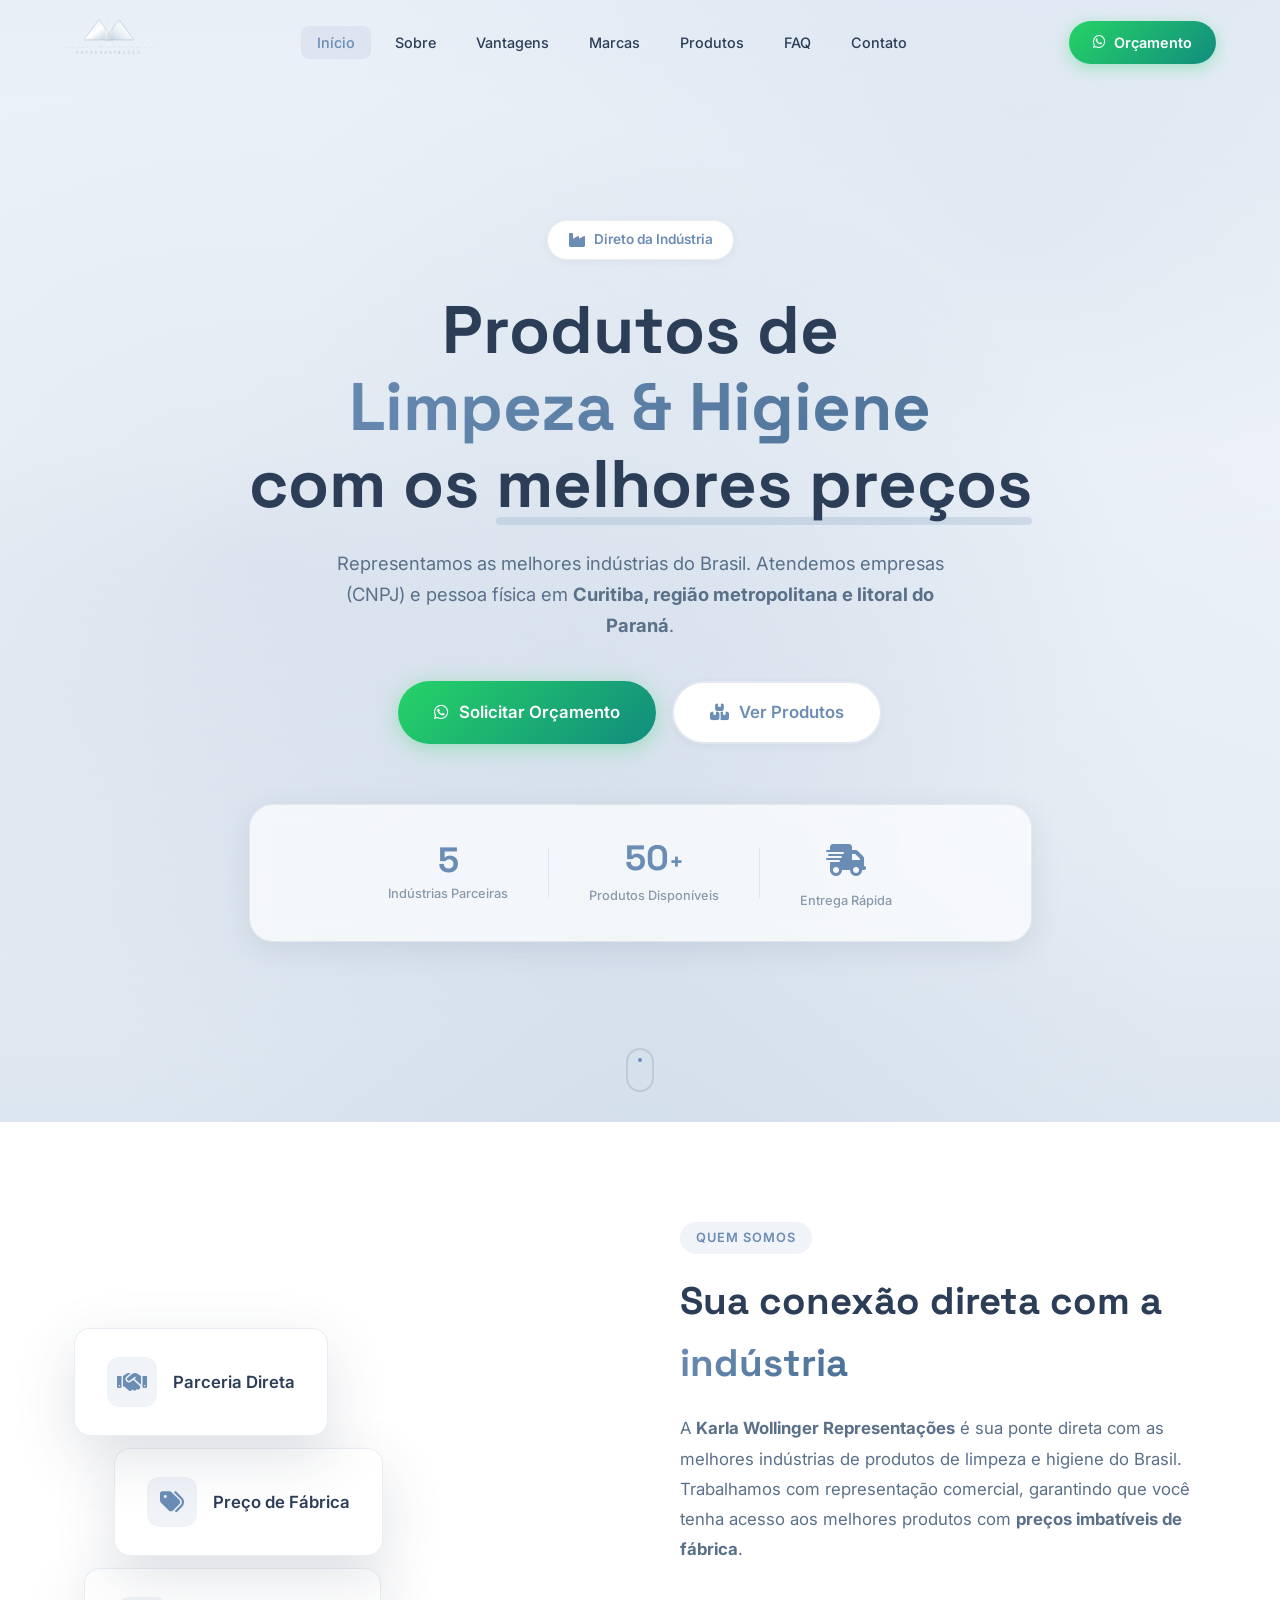
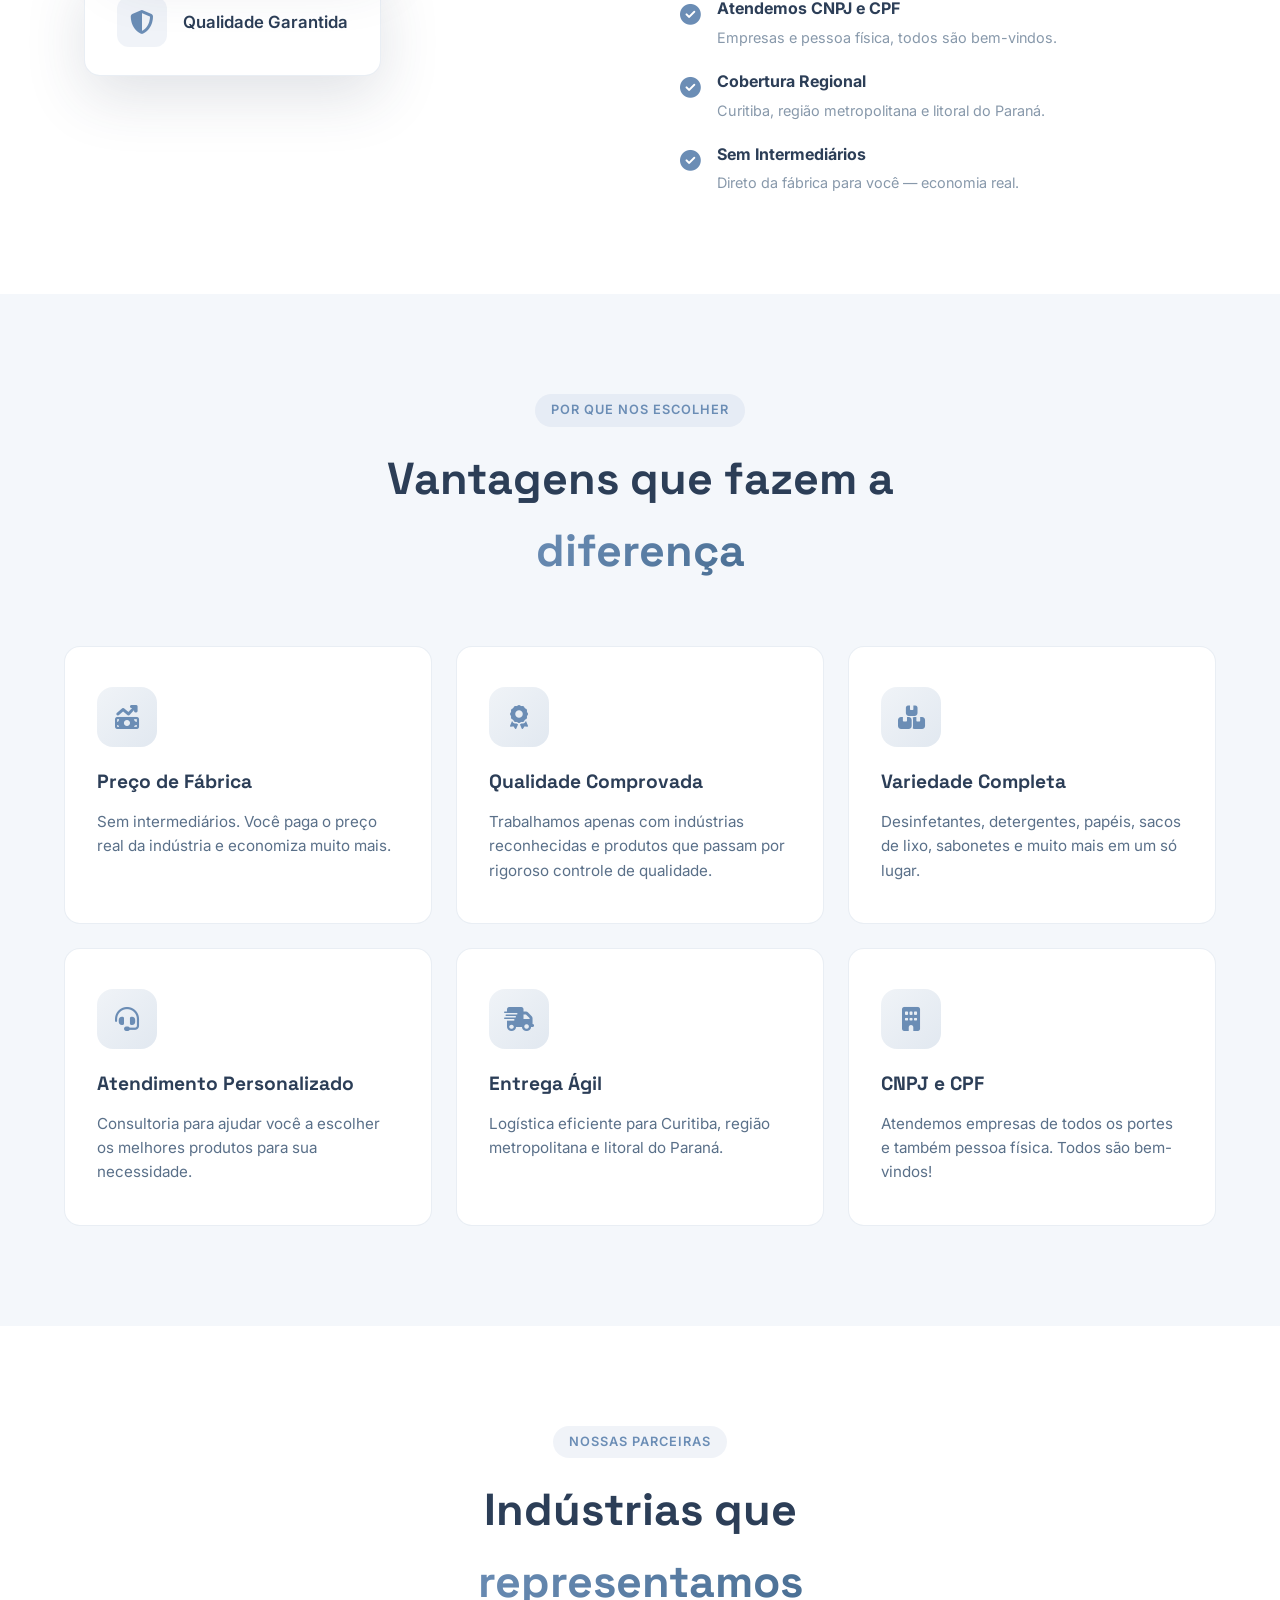
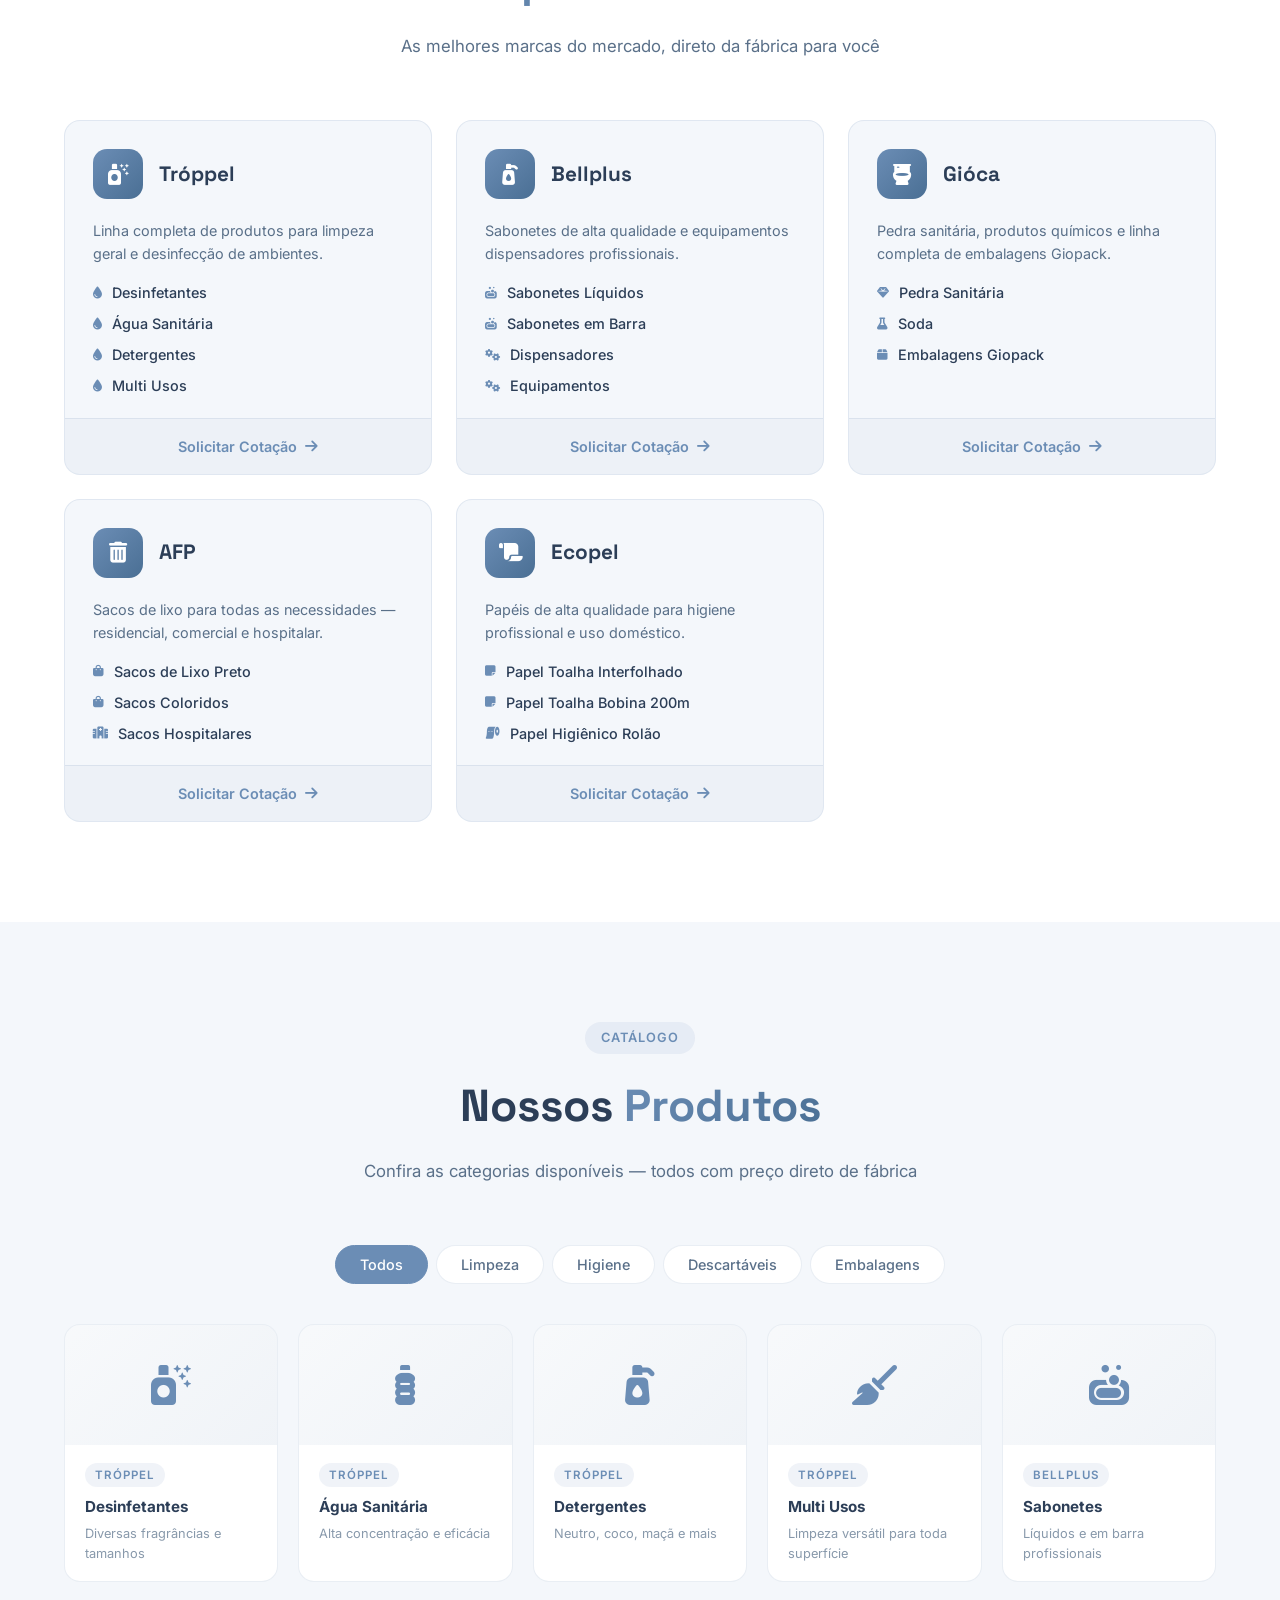
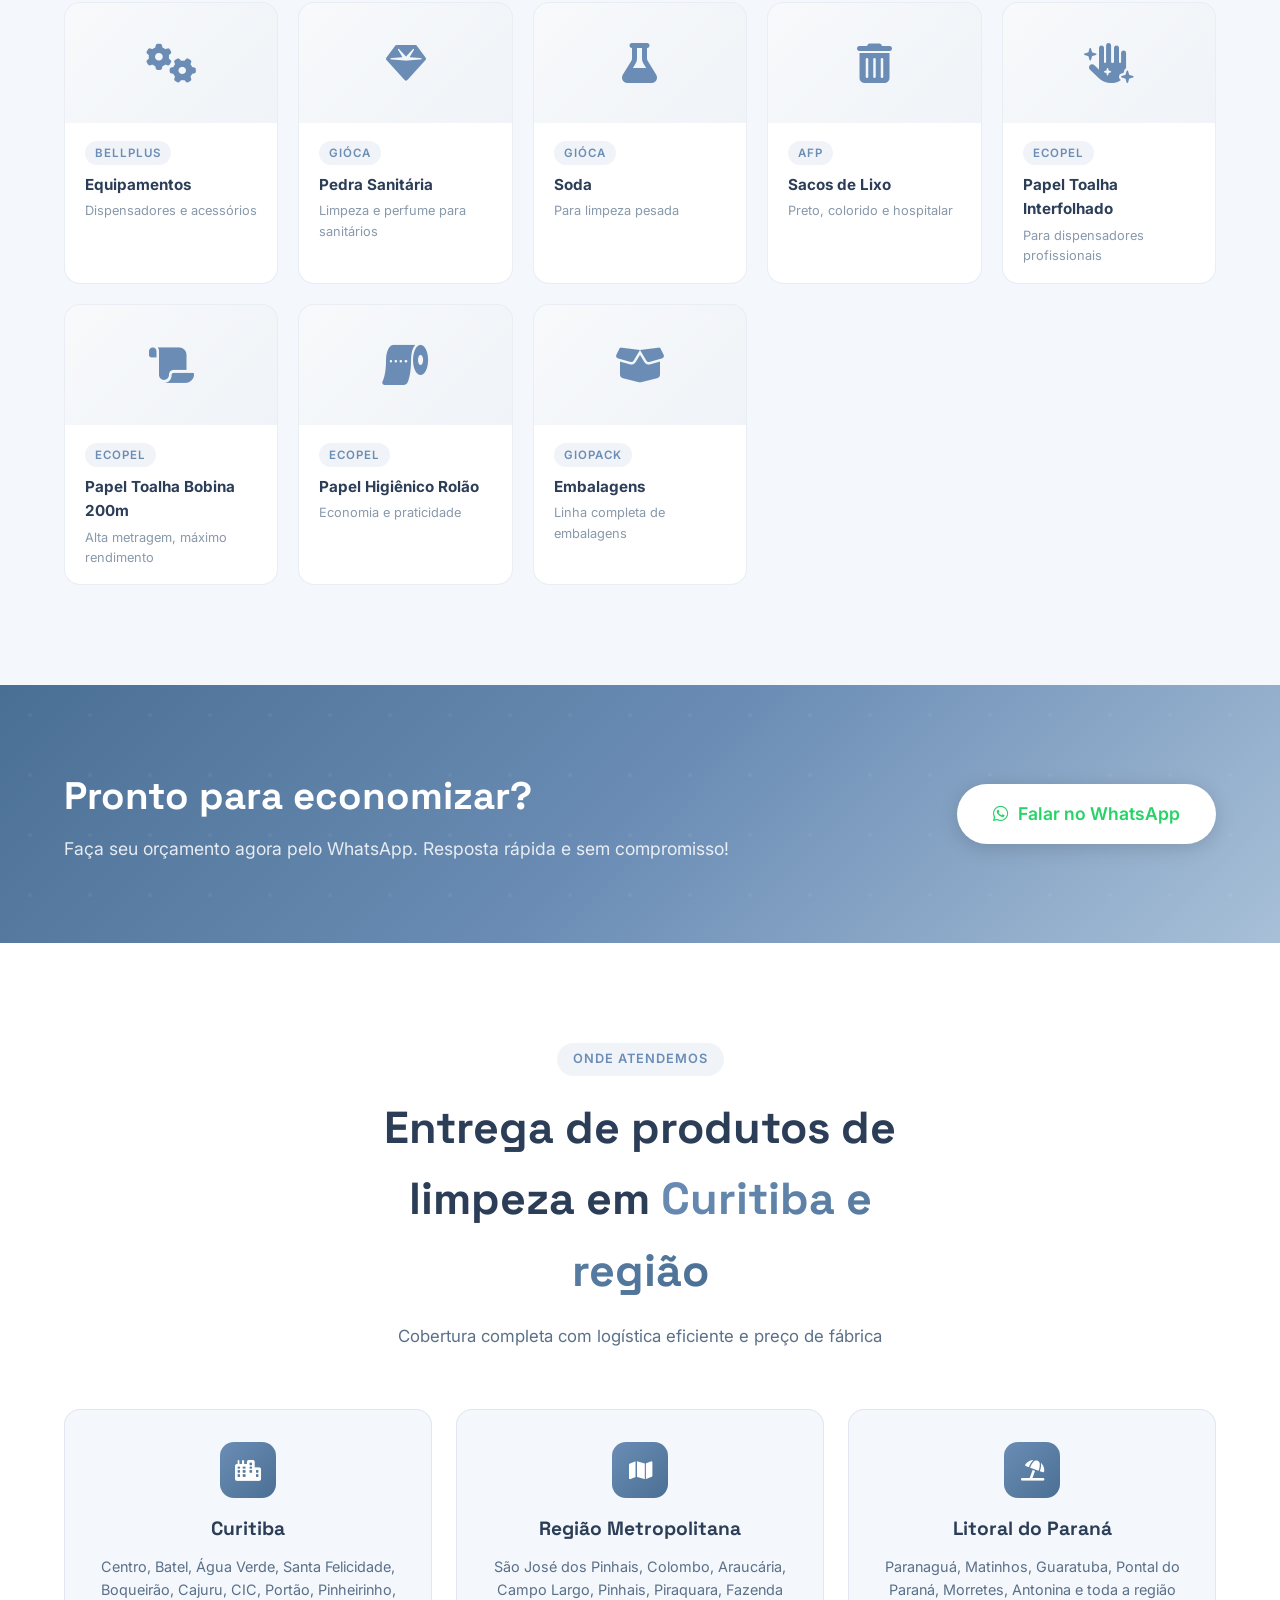
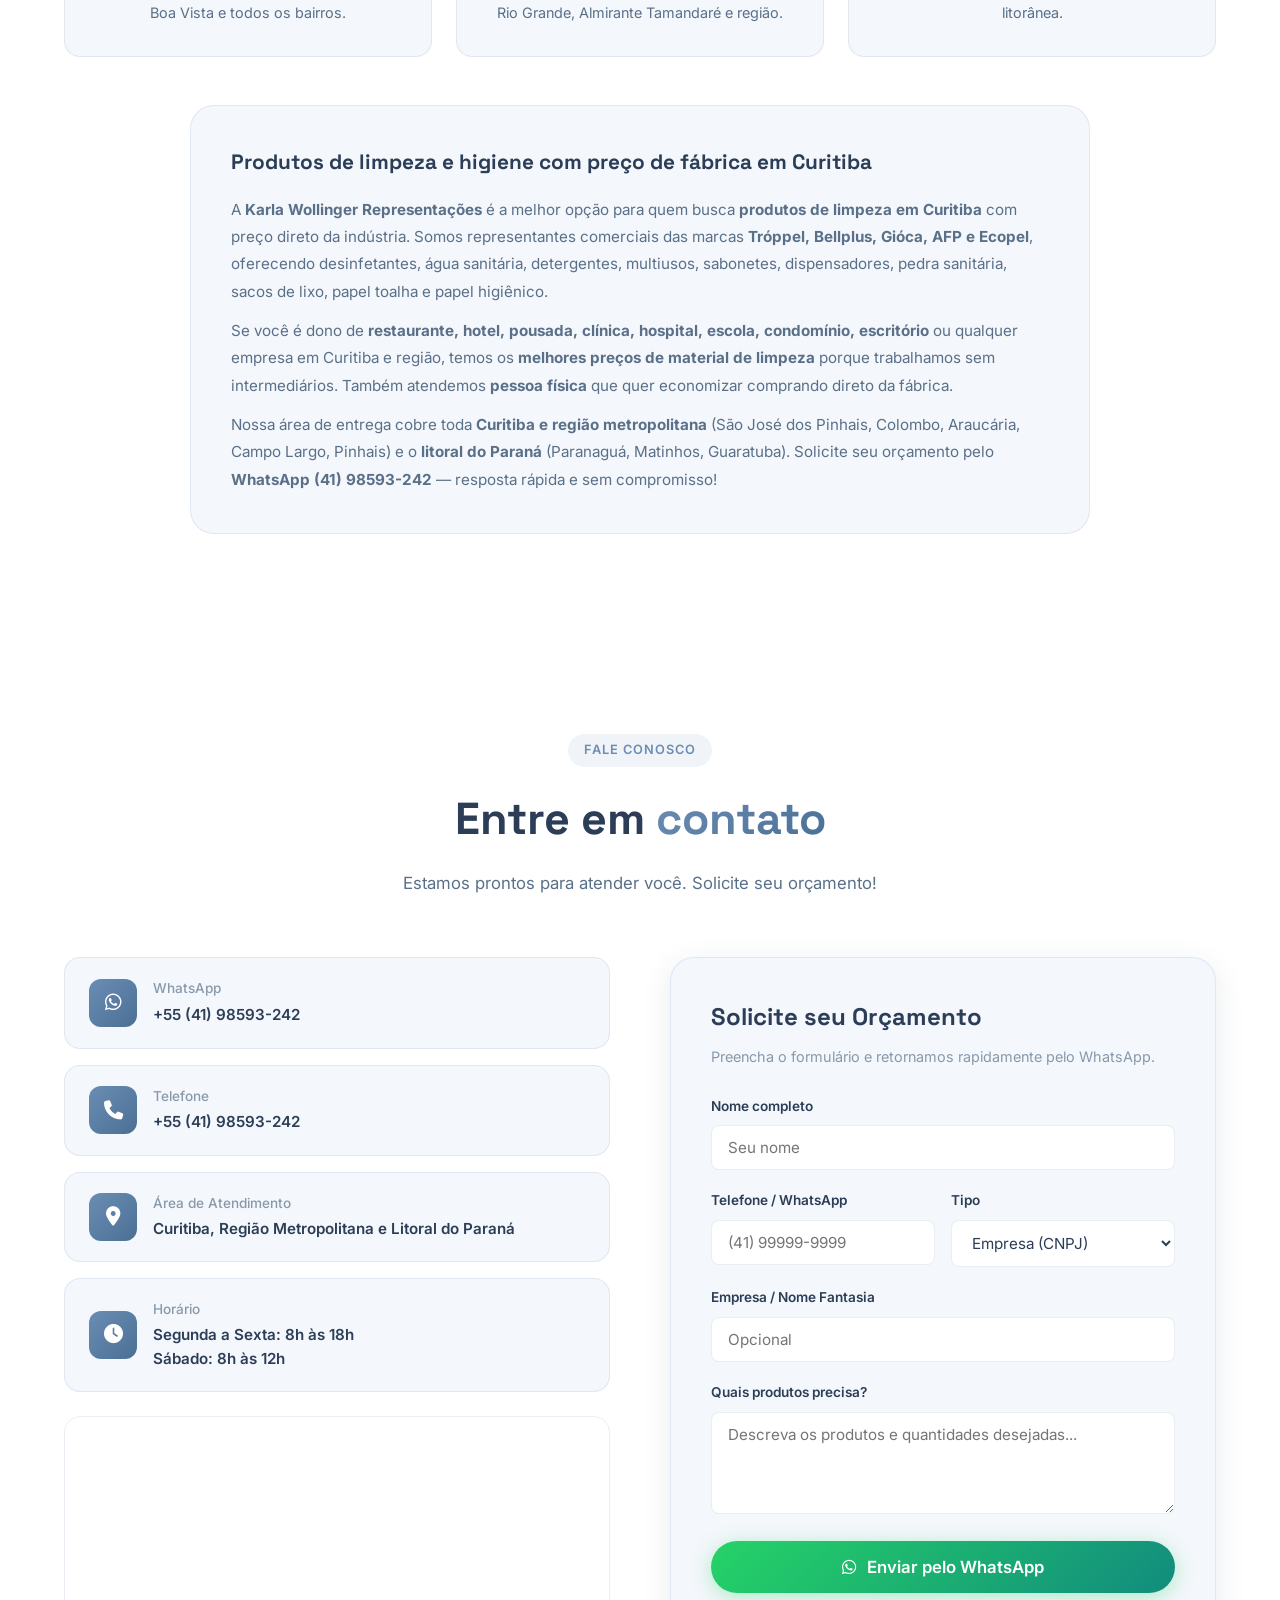
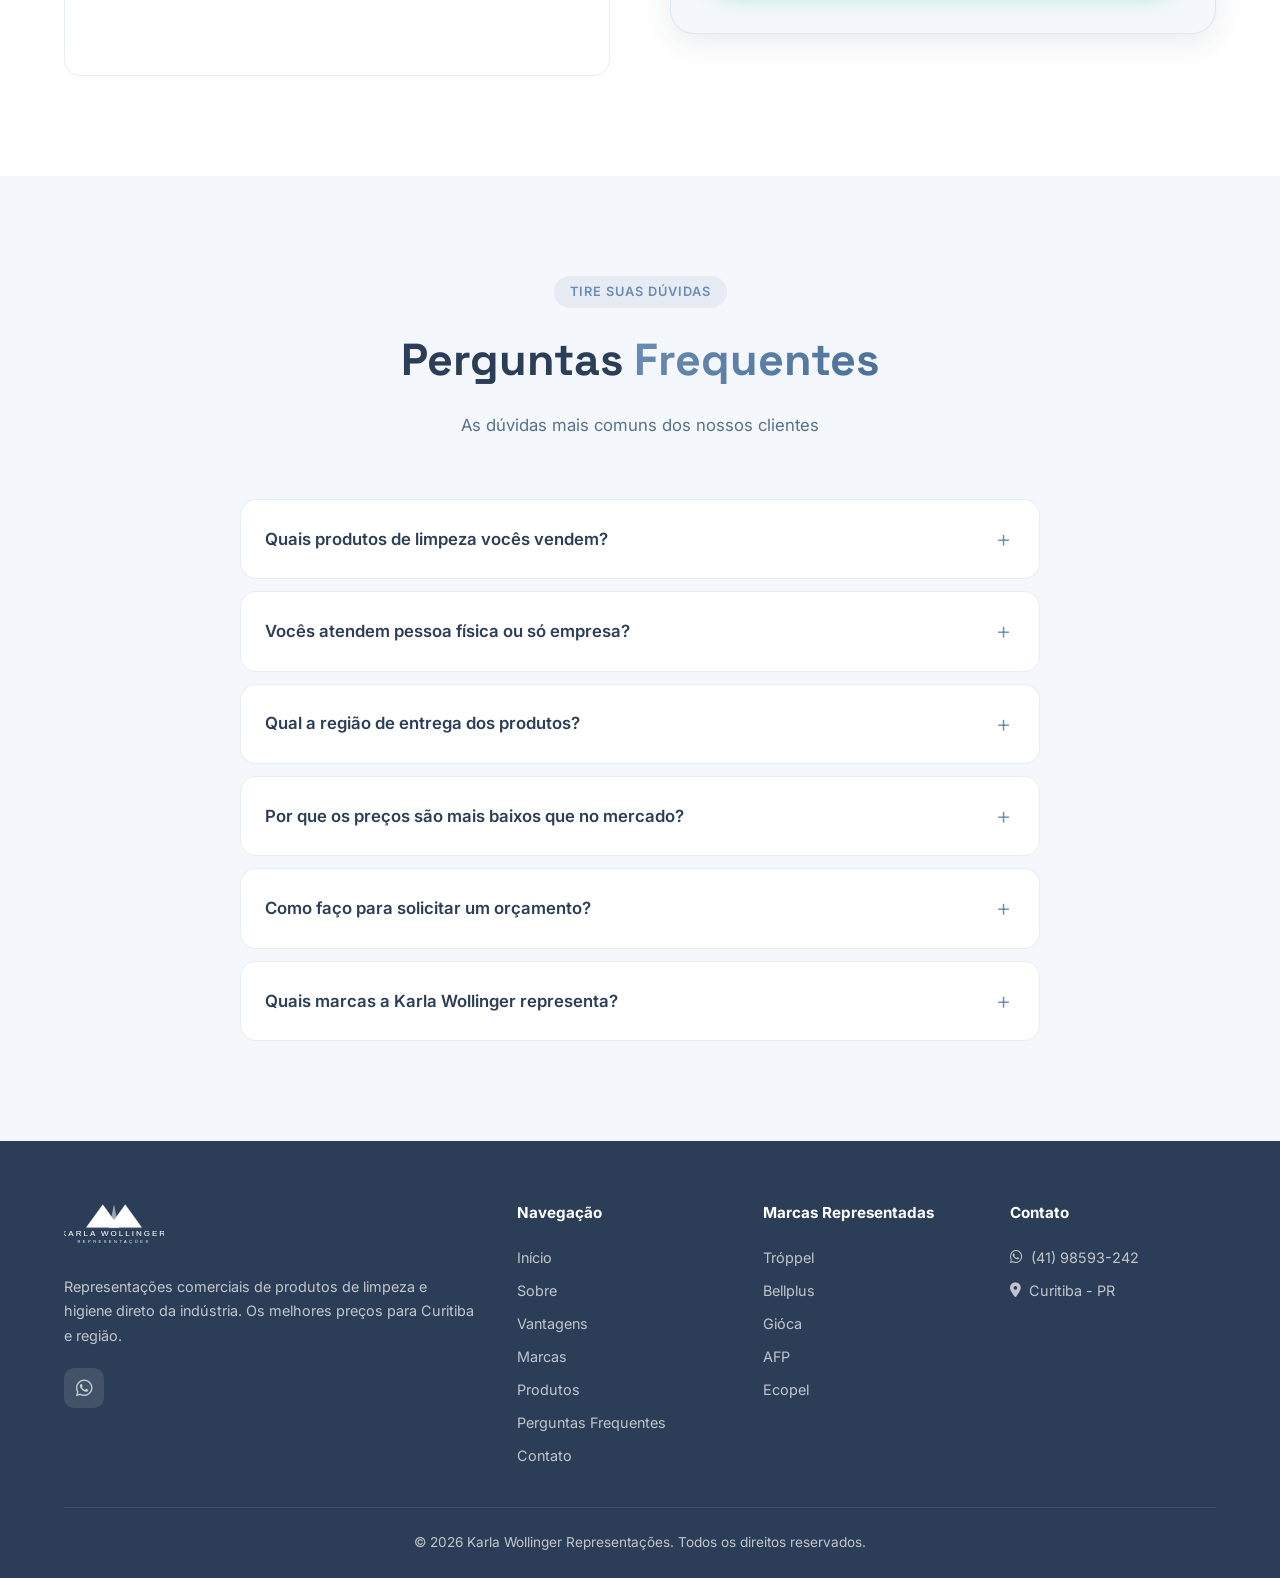
==== commit 1204c13b: "SEO boost: seção regiões atendidas com conteúdo local otimizado para busca" ====
--- a/index.html
+++ b/index.html
@@ -712,6 +712,42 @@
         </div>
     </section>
 
+    <!-- Regiões Atendidas - SEO Local -->
+    <section id="regioes" aria-label="Regiões atendidas">
+        <div class="container">
+            <div class="section-header" data-aos="fade-up">
+                <span class="section-tag">Onde Atendemos</span>
+                <h2>Entrega de produtos de limpeza em <span class="text-gradient">Curitiba e região</span></h2>
+                <p class="section-subtitle">Cobertura completa com logística eficiente e preço de fábrica</p>
+            </div>
+            <div class="regioes-content" data-aos="fade-up">
+                <div class="regioes-grid">
+                    <div class="regiao-card">
+                        <div class="regiao-icon"><i class="fas fa-city"></i></div>
+                        <h3>Curitiba</h3>
+                        <p>Centro, Batel, Água Verde, Santa Felicidade, Boqueirão, Cajuru, CIC, Portão, Pinheirinho, Boa Vista e todos os bairros.</p>
+                    </div>
+                    <div class="regiao-card">
+                        <div class="regiao-icon"><i class="fas fa-map"></i></div>
+                        <h3>Região Metropolitana</h3>
+                        <p>São José dos Pinhais, Colombo, Araucária, Campo Largo, Pinhais, Piraquara, Fazenda Rio Grande, Almirante Tamandaré e região.</p>
+                    </div>
+                    <div class="regiao-card">
+                        <div class="regiao-icon"><i class="fas fa-umbrella-beach"></i></div>
+                        <h3>Litoral do Paraná</h3>
+                        <p>Paranaguá, Matinhos, Guaratuba, Pontal do Paraná, Morretes, Antonina e toda a região litorânea.</p>
+                    </div>
+                </div>
+                <div class="regioes-seo-text">
+                    <h3>Produtos de limpeza e higiene com preço de fábrica em Curitiba</h3>
+                    <p>A <strong>Karla Wollinger Representações</strong> é a melhor opção para quem busca <strong>produtos de limpeza em Curitiba</strong> com preço direto da indústria. Somos representantes comerciais das marcas <strong>Tróppel, Bellplus, Gióca, AFP e Ecopel</strong>, oferecendo desinfetantes, água sanitária, detergentes, multiusos, sabonetes, dispensadores, pedra sanitária, sacos de lixo, papel toalha e papel higiênico.</p>
+                    <p>Se você é dono de <strong>restaurante, hotel, pousada, clínica, hospital, escola, condomínio, escritório</strong> ou qualquer empresa em Curitiba e região, temos os <strong>melhores preços de material de limpeza</strong> porque trabalhamos sem intermediários. Também atendemos <strong>pessoa física</strong> que quer economizar comprando direto da fábrica.</p>
+                    <p>Nossa área de entrega cobre toda <strong>Curitiba e região metropolitana</strong> (São José dos Pinhais, Colombo, Araucária, Campo Largo, Pinhais) e o <strong>litoral do Paraná</strong> (Paranaguá, Matinhos, Guaratuba). Solicite seu orçamento pelo <strong>WhatsApp (41) 98593-242</strong> — resposta rápida e sem compromisso!</p>
+                </div>
+            </div>
+        </div>
+    </section>
+
     <!-- Contato Section -->
     <section id="contato">
         <div class="container">
--- a/style.css
+++ b/style.css
@@ -1149,6 +1149,87 @@
     gap: 16px;
 }
 
+/* --- Regiões Section --- */
+#regioes {
+    background: var(--white);
+}
+
+.regioes-grid {
+    display: grid;
+    grid-template-columns: repeat(3, 1fr);
+    gap: 24px;
+    margin-bottom: 48px;
+}
+
+.regiao-card {
+    padding: 32px 28px;
+    background: var(--bg);
+    border-radius: var(--radius-md);
+    border: 1px solid var(--border);
+    transition: var(--transition);
+    text-align: center;
+}
+
+.regiao-card:hover {
+    transform: translateY(-4px);
+    box-shadow: var(--shadow-md);
+    border-color: var(--primary-200);
+}
+
+.regiao-icon {
+    width: 56px;
+    height: 56px;
+    background: linear-gradient(135deg, var(--primary), var(--primary-dark));
+    border-radius: 14px;
+    display: flex;
+    align-items: center;
+    justify-content: center;
+    color: var(--white);
+    font-size: 1.3rem;
+    margin: 0 auto 16px;
+}
+
+.regiao-card h3 {
+    font-family: var(--font-display);
+    font-size: 1.2rem;
+    font-weight: 700;
+    margin-bottom: 10px;
+}
+
+.regiao-card p {
+    color: var(--text-light);
+    font-size: 0.9rem;
+    line-height: 1.6;
+}
+
+.regioes-seo-text {
+    max-width: 900px;
+    margin: 0 auto;
+    padding: 40px;
+    background: var(--bg);
+    border-radius: var(--radius-lg);
+    border: 1px solid var(--border);
+}
+
+.regioes-seo-text h3 {
+    font-family: var(--font-display);
+    font-size: 1.3rem;
+    font-weight: 700;
+    margin-bottom: 16px;
+    color: var(--text);
+}
+
+.regioes-seo-text p {
+    color: var(--text-light);
+    font-size: 0.95rem;
+    line-height: 1.8;
+    margin-bottom: 12px;
+}
+
+.regioes-seo-text p:last-child {
+    margin-bottom: 0;
+}
+
 /* --- FAQ Section --- */
 #faq {
     background: var(--bg);
@@ -1432,6 +1513,10 @@
     .vantagens-grid {
         grid-template-columns: repeat(2, 1fr);
     }
+
+    .regioes-grid {
+        grid-template-columns: 1fr 1fr;
+    }
 }
 
 @media (max-width: 768px) {
@@ -1485,6 +1570,14 @@
         grid-template-columns: 1fr;
     }
 
+    .regioes-grid {
+        grid-template-columns: 1fr;
+    }
+
+    .regioes-seo-text {
+        padding: 24px;
+    }
+
     .produtos-grid {
         grid-template-columns: repeat(2, 1fr);
     }
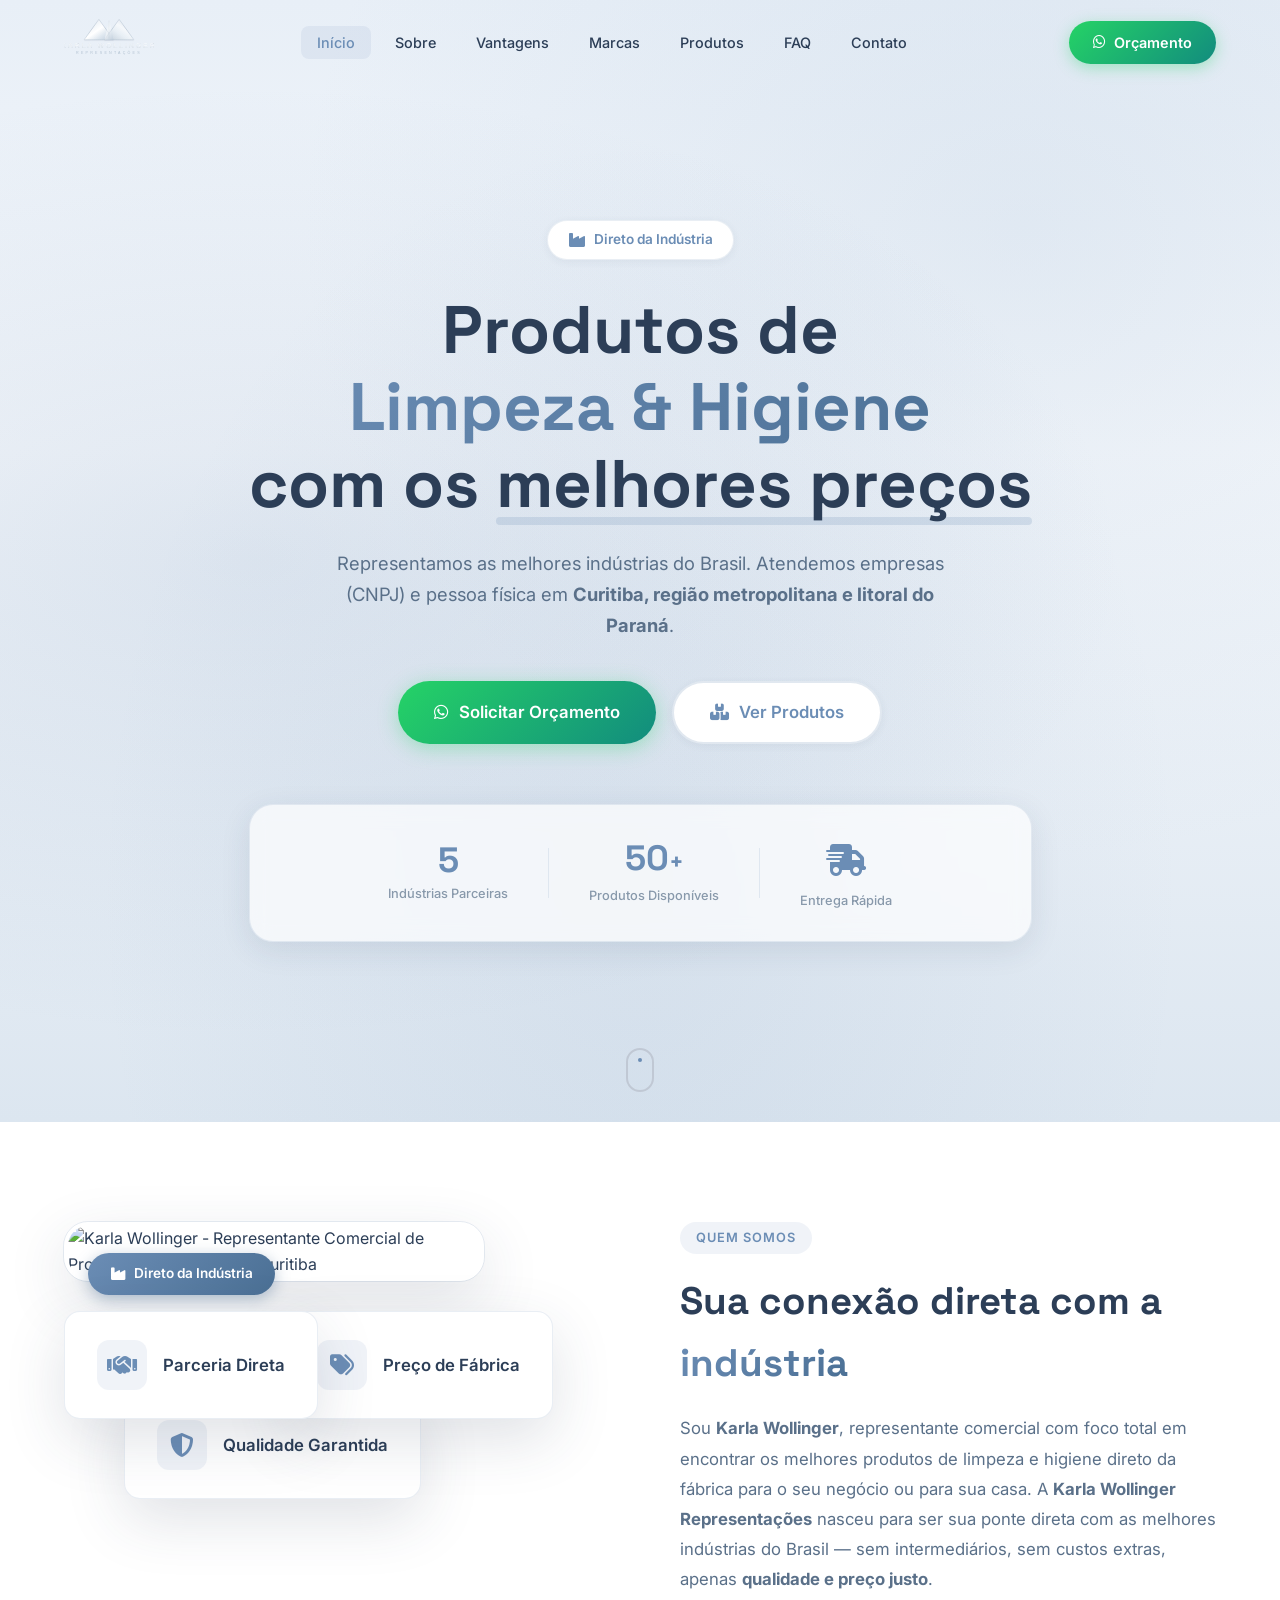
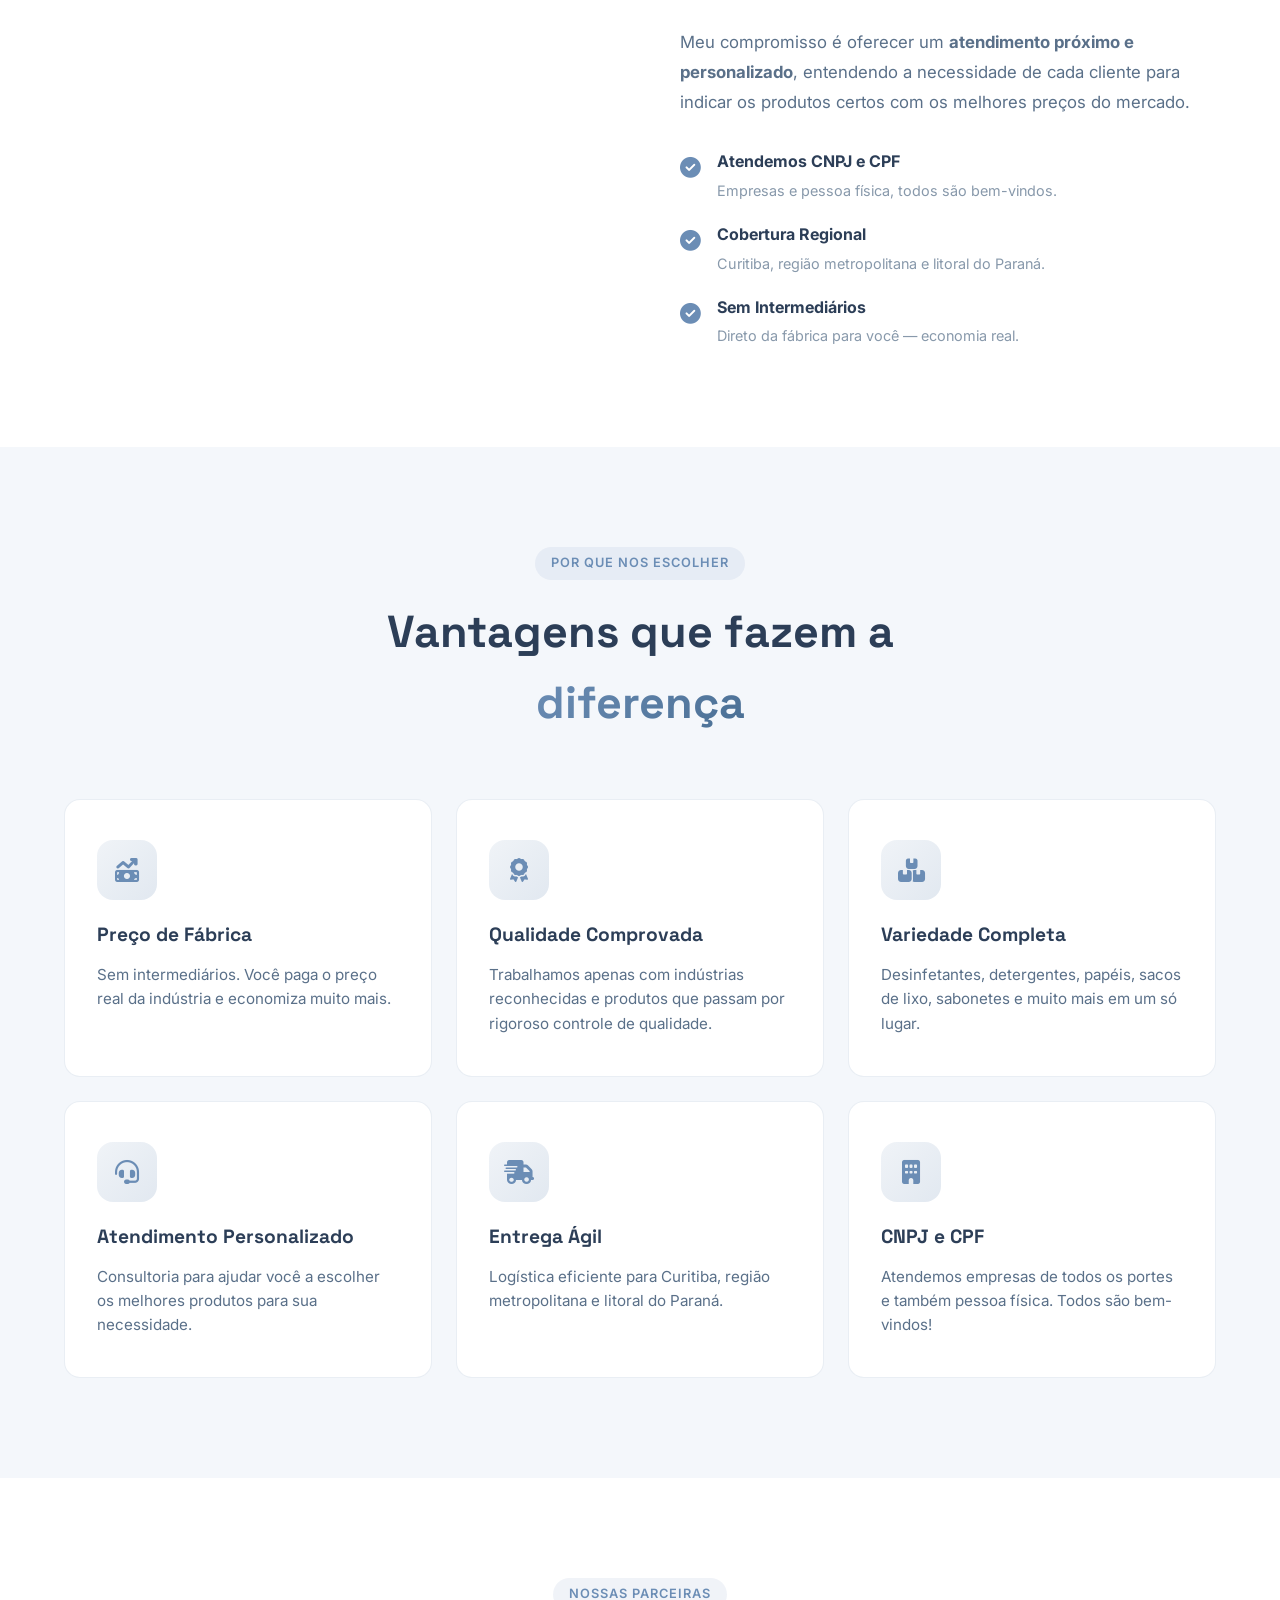
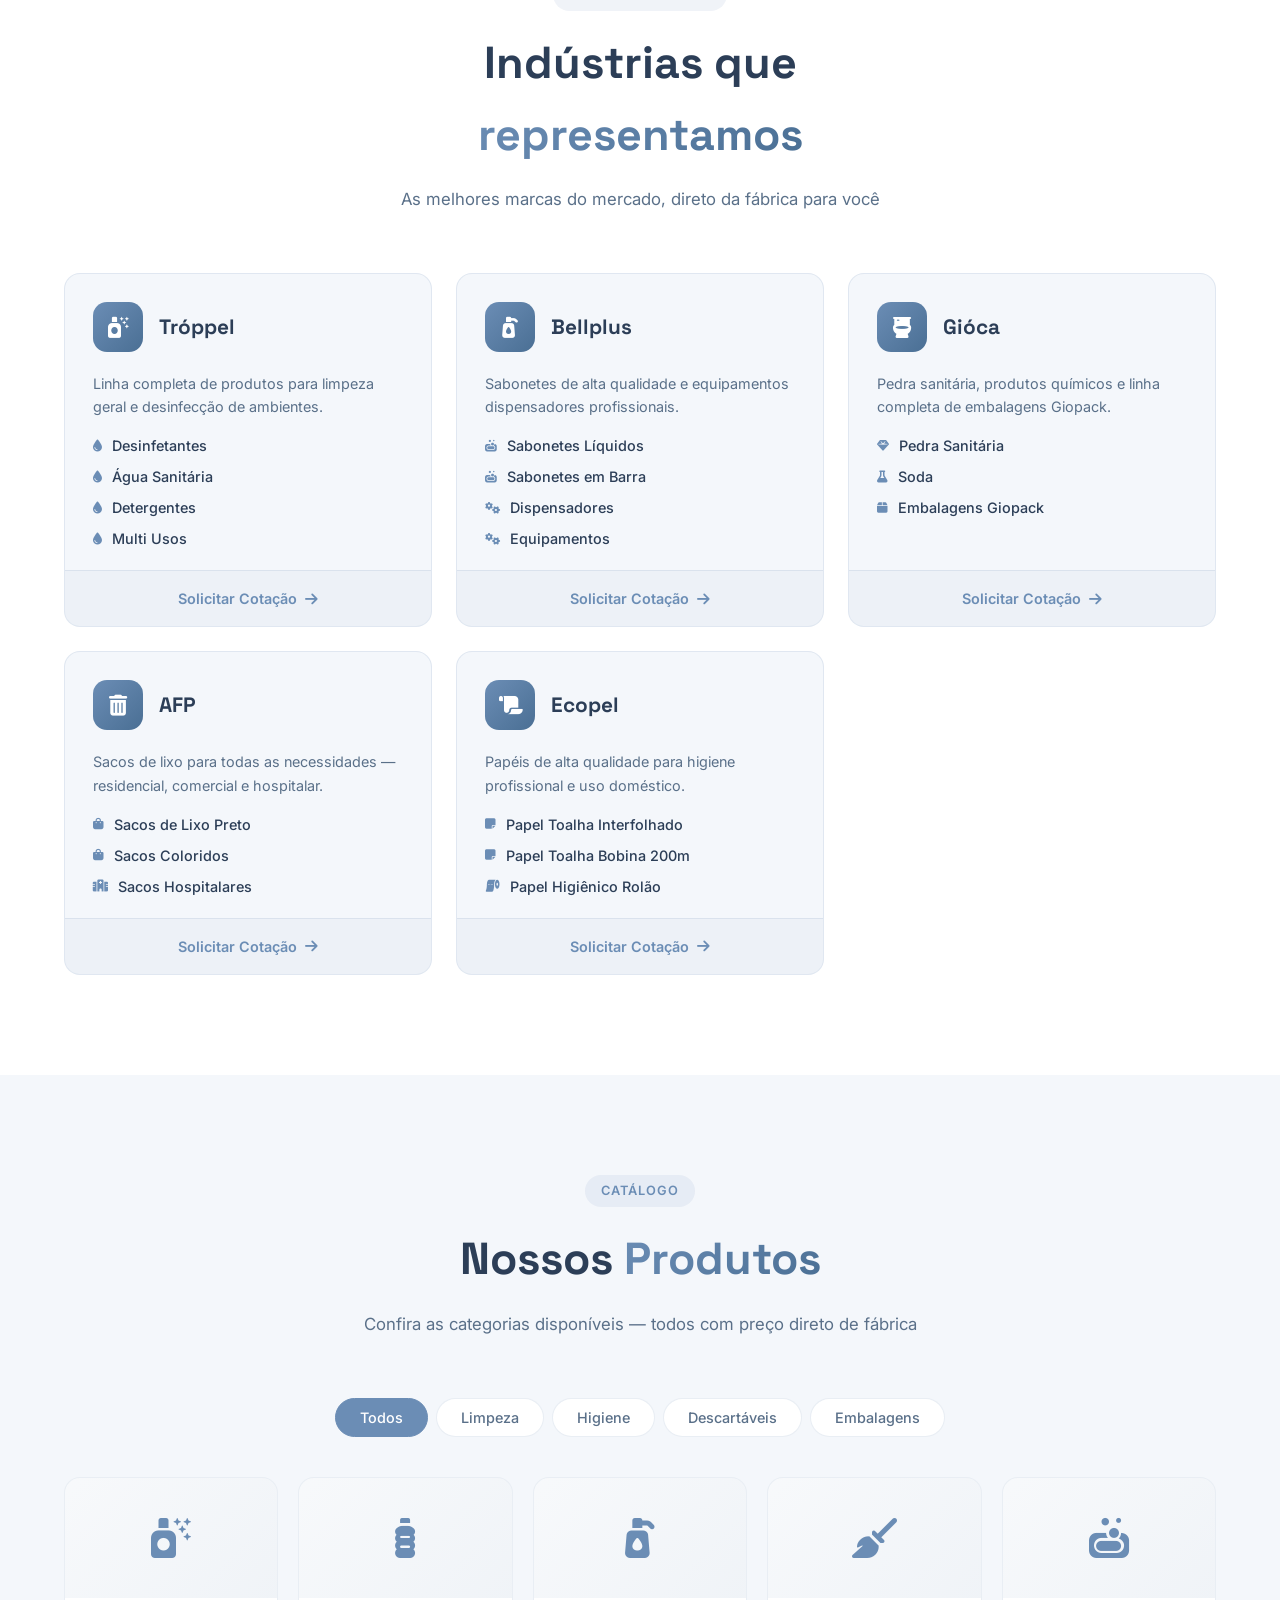
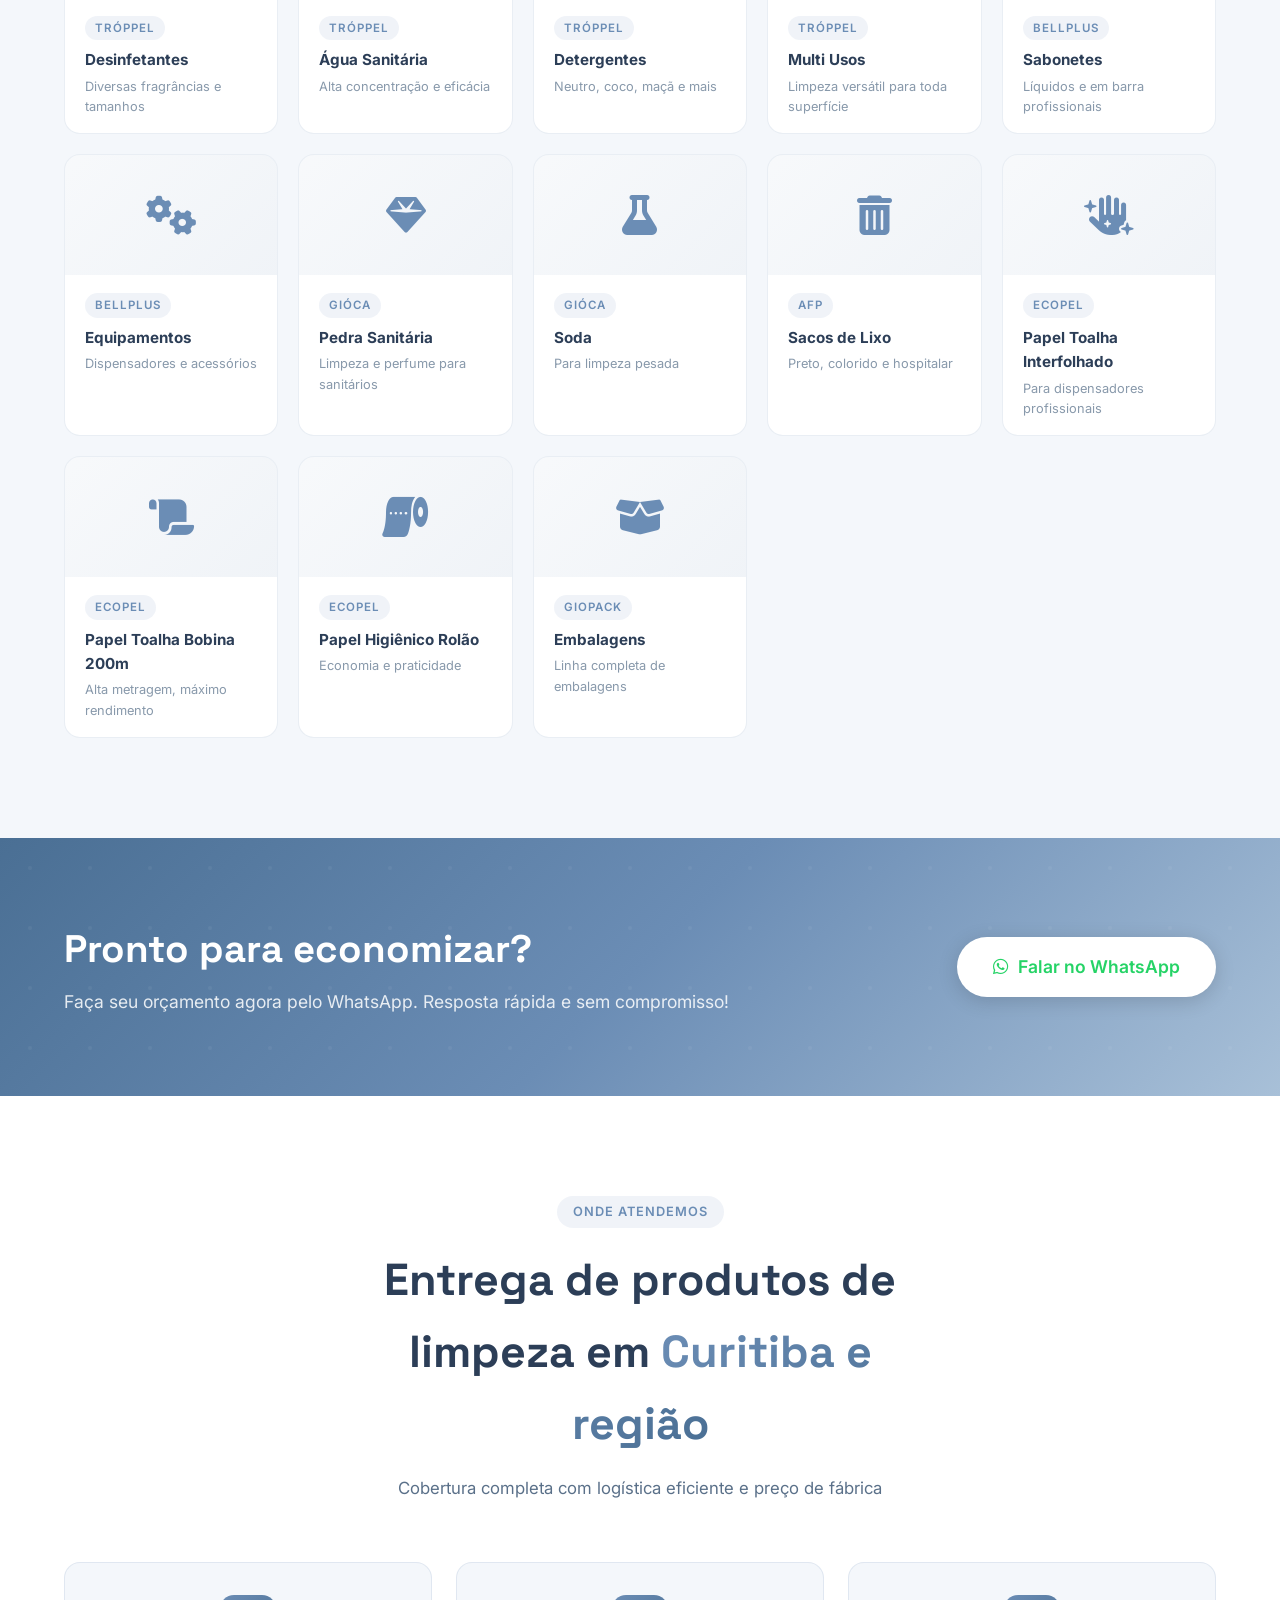
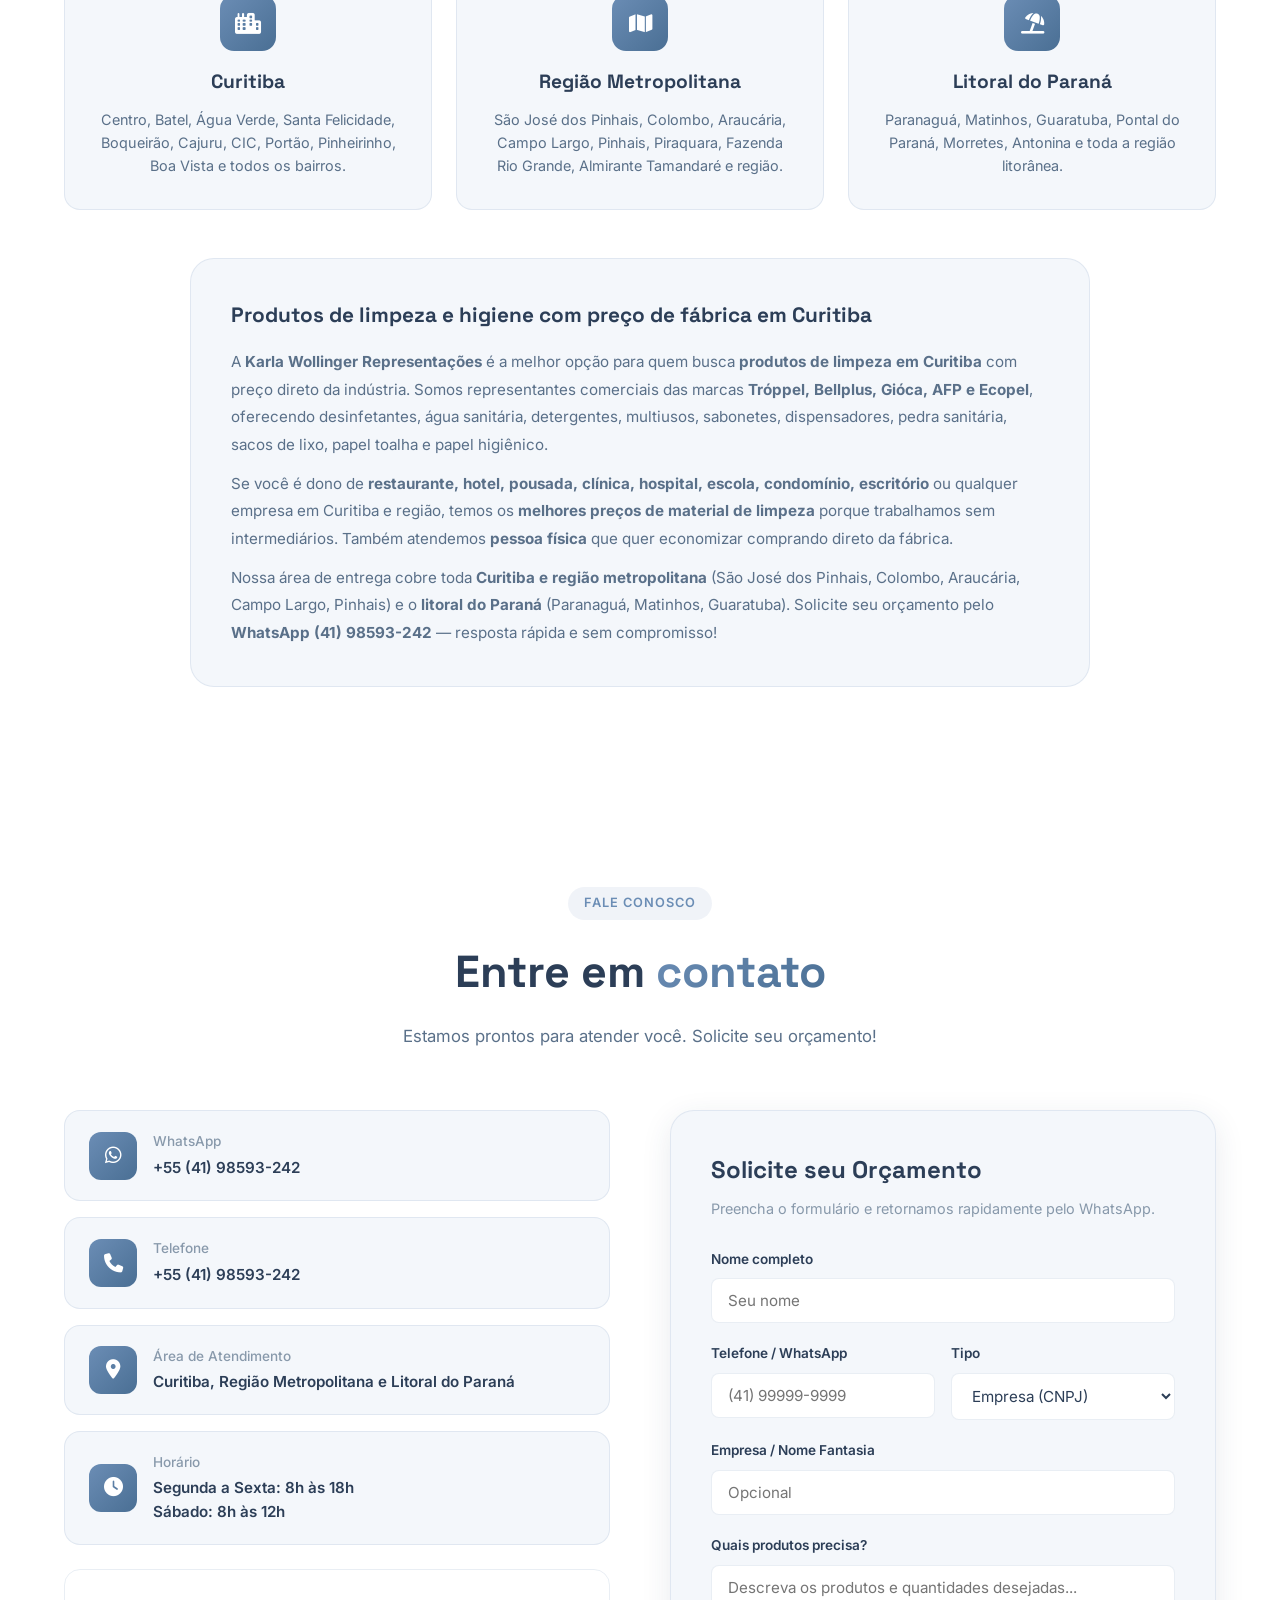
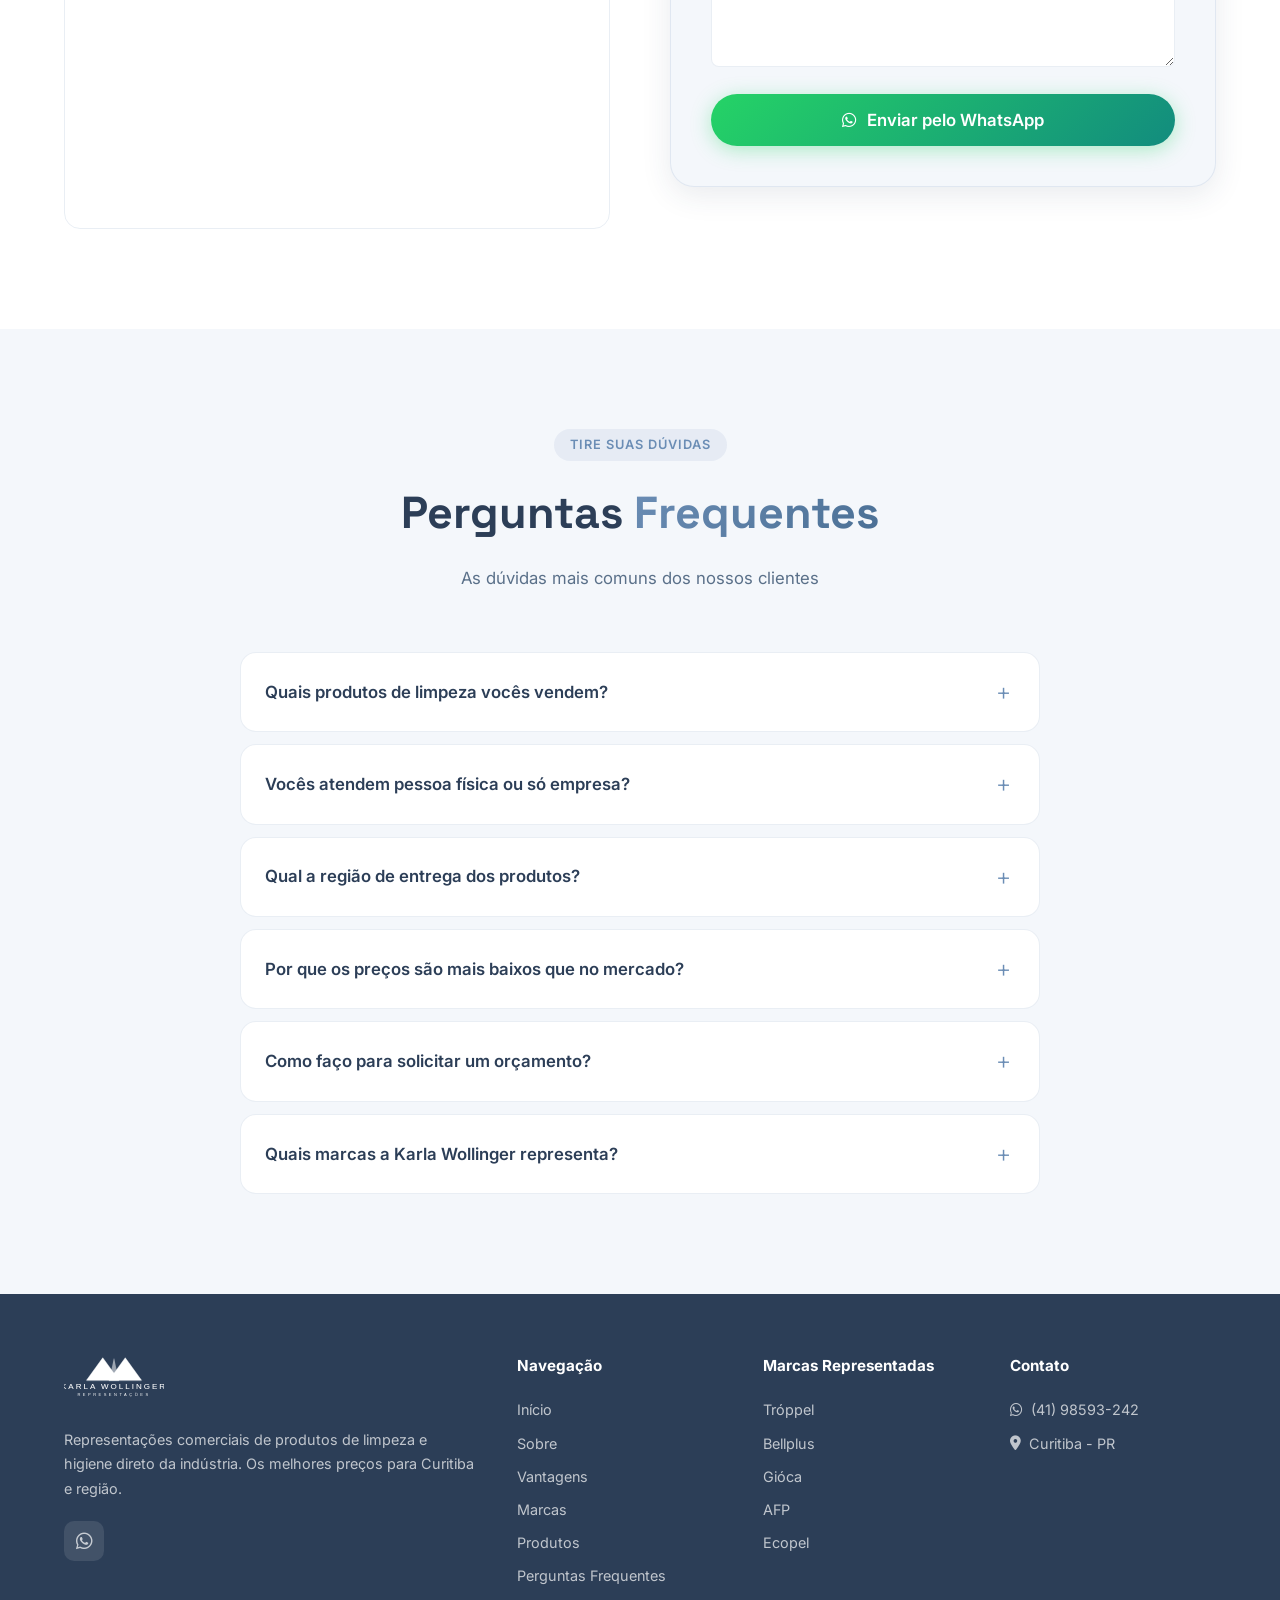
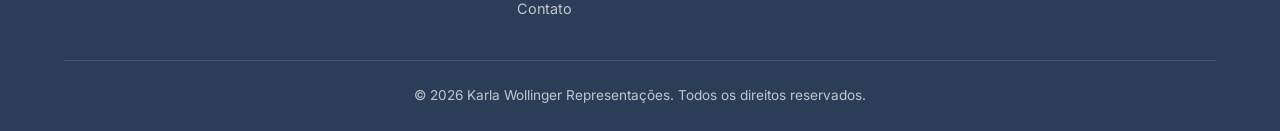
==== commit b11bbb98: "Adiciona foto da Karla na seção Quem Somos com texto personalizado" ====
--- a/index.html
+++ b/index.html
@@ -325,6 +325,12 @@
         <div class="container">
             <div class="sobre-grid">
                 <div class="sobre-visual" data-aos="fade-right">
+                    <div class="sobre-foto-wrap">
+                        <img src="karla.jpeg" alt="Karla Wollinger - Representante Comercial de Produtos de Limpeza em Curitiba" class="sobre-foto" loading="lazy" width="480" height="480">
+                        <div class="sobre-foto-badge">
+                            <i class="fas fa-industry"></i> Direto da Indústria
+                        </div>
+                    </div>
                     <div class="sobre-card-stack">
                         <div class="sobre-card card-1">
                             <i class="fas fa-handshake"></i>
@@ -344,7 +350,10 @@
                     <span class="section-tag">Quem Somos</span>
                     <h2>Sua conexão direta com a <span class="text-gradient">indústria</span></h2>
                     <p class="sobre-desc">
-                        A <strong>Karla Wollinger Representações</strong> é sua ponte direta com as melhores indústrias de produtos de limpeza e higiene do Brasil. Trabalhamos com representação comercial, garantindo que você tenha acesso aos melhores produtos com <strong>preços imbatíveis de fábrica</strong>.
+                        Sou <strong>Karla Wollinger</strong>, representante comercial com foco total em encontrar os melhores produtos de limpeza e higiene direto da fábrica para o seu negócio ou para sua casa. A <strong>Karla Wollinger Representações</strong> nasceu para ser sua ponte direta com as melhores indústrias do Brasil — sem intermediários, sem custos extras, apenas <strong>qualidade e preço justo</strong>.
+                    </p>
+                    <p class="sobre-desc">
+                        Meu compromisso é oferecer um <strong>atendimento próximo e personalizado</strong>, entendendo a necessidade de cada cliente para indicar os produtos certos com os melhores preços do mercado.
                     </p>
                     <div class="sobre-features">
                         <div class="feature">
--- a/style.css
+++ b/style.css
@@ -555,12 +555,49 @@
     display: grid;
     grid-template-columns: 1fr 1fr;
     gap: 80px;
-    align-items: center;
+    align-items: start;
+}
+
+/* --- Sobre Foto --- */
+.sobre-foto-wrap {
+    position: relative;
+    margin-bottom: 30px;
+}
+
+.sobre-foto {
+    width: 100%;
+    max-width: 420px;
+    height: auto;
+    border-radius: var(--radius-lg);
+    object-fit: cover;
+    box-shadow: var(--shadow-lg);
+    border: 4px solid var(--white);
+    outline: 1px solid var(--border);
+}
+
+.sobre-foto-badge {
+    position: absolute;
+    bottom: -14px;
+    left: 24px;
+    display: inline-flex;
+    align-items: center;
+    gap: 8px;
+    padding: 10px 22px;
+    background: linear-gradient(135deg, var(--primary), var(--primary-dark));
+    color: var(--white);
+    border-radius: 50px;
+    font-size: 0.85rem;
+    font-weight: 600;
+    box-shadow: 0 4px 15px rgba(74, 111, 148, 0.4);
+}
+
+.sobre-foto-badge i {
+    font-size: 0.9rem;
 }
 
 .sobre-card-stack {
     position: relative;
-    height: 400px;
+    height: 200px;
 }
 
 .sobre-card {
@@ -592,22 +629,22 @@
 }
 
 .sobre-card.card-1 {
-    top: 20px;
-    left: 10px;
+    top: 0;
+    left: 0;
     z-index: 3;
     animation: floatCard 3s ease-in-out infinite;
 }
 
 .sobre-card.card-2 {
-    top: 140px;
-    left: 50px;
+    top: 0;
+    left: 220px;
     z-index: 2;
     animation: floatCard 3s ease-in-out 0.5s infinite;
 }
 
 .sobre-card.card-3 {
-    top: 260px;
-    left: 20px;
+    top: 80px;
+    left: 60px;
     z-index: 1;
     animation: floatCard 3s ease-in-out 1s infinite;
 }
@@ -1499,6 +1536,15 @@
     }
 
     .sobre-visual {
+        display: block;
+        text-align: center;
+    }
+
+    .sobre-foto {
+        max-width: 320px;
+    }
+
+    .sobre-card-stack {
         display: none;
     }
 
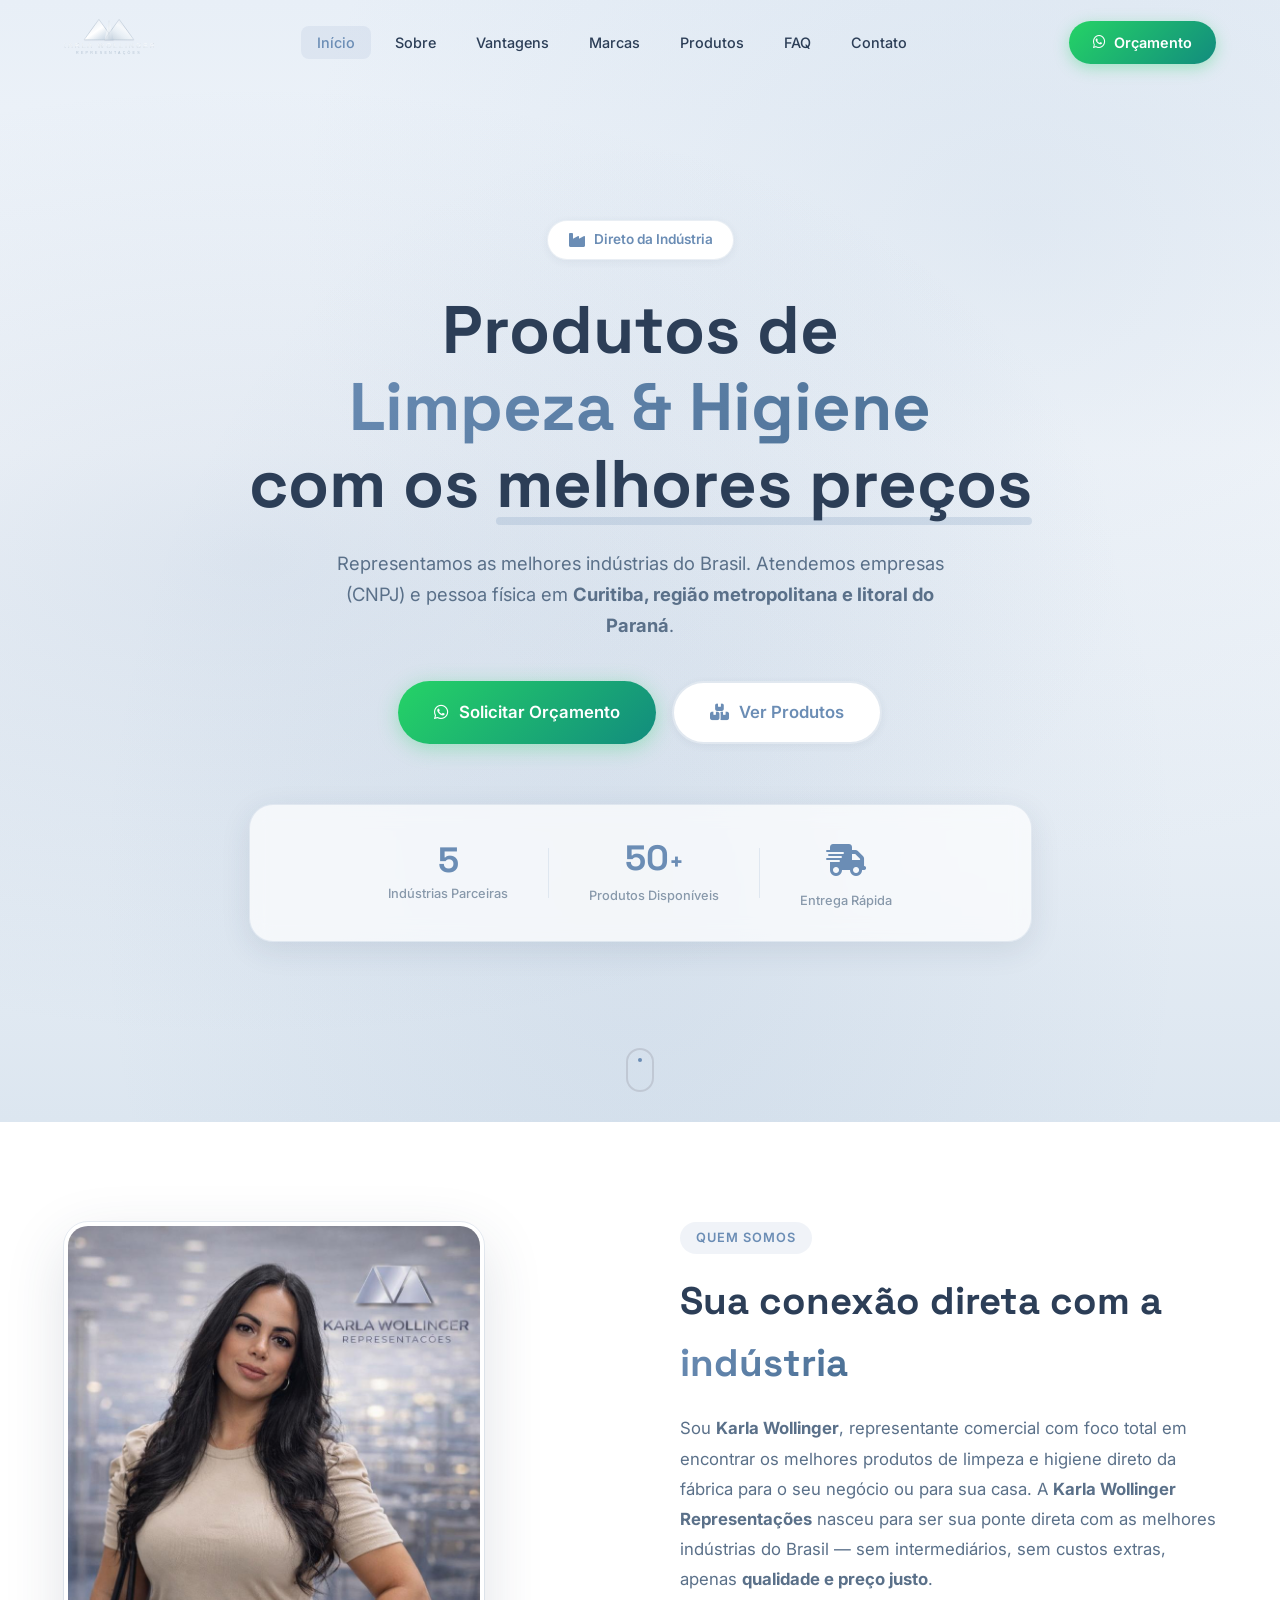
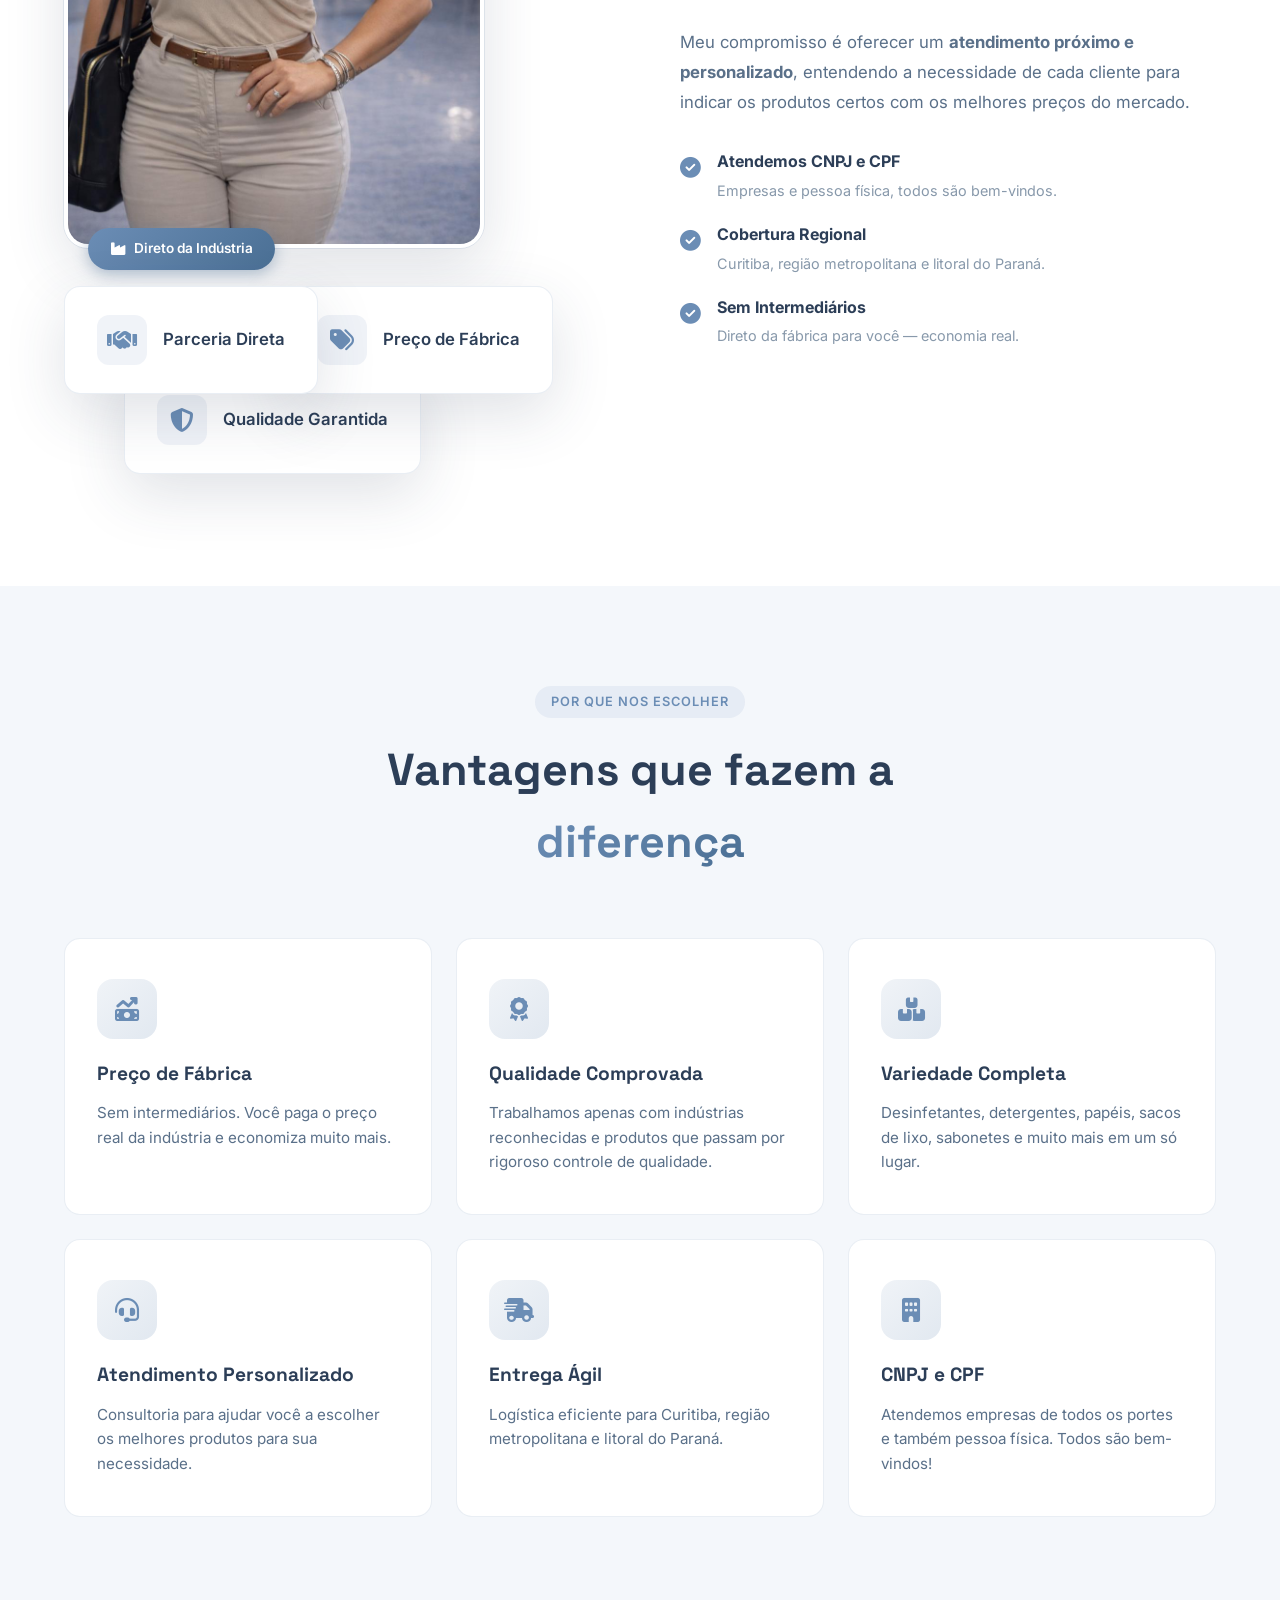
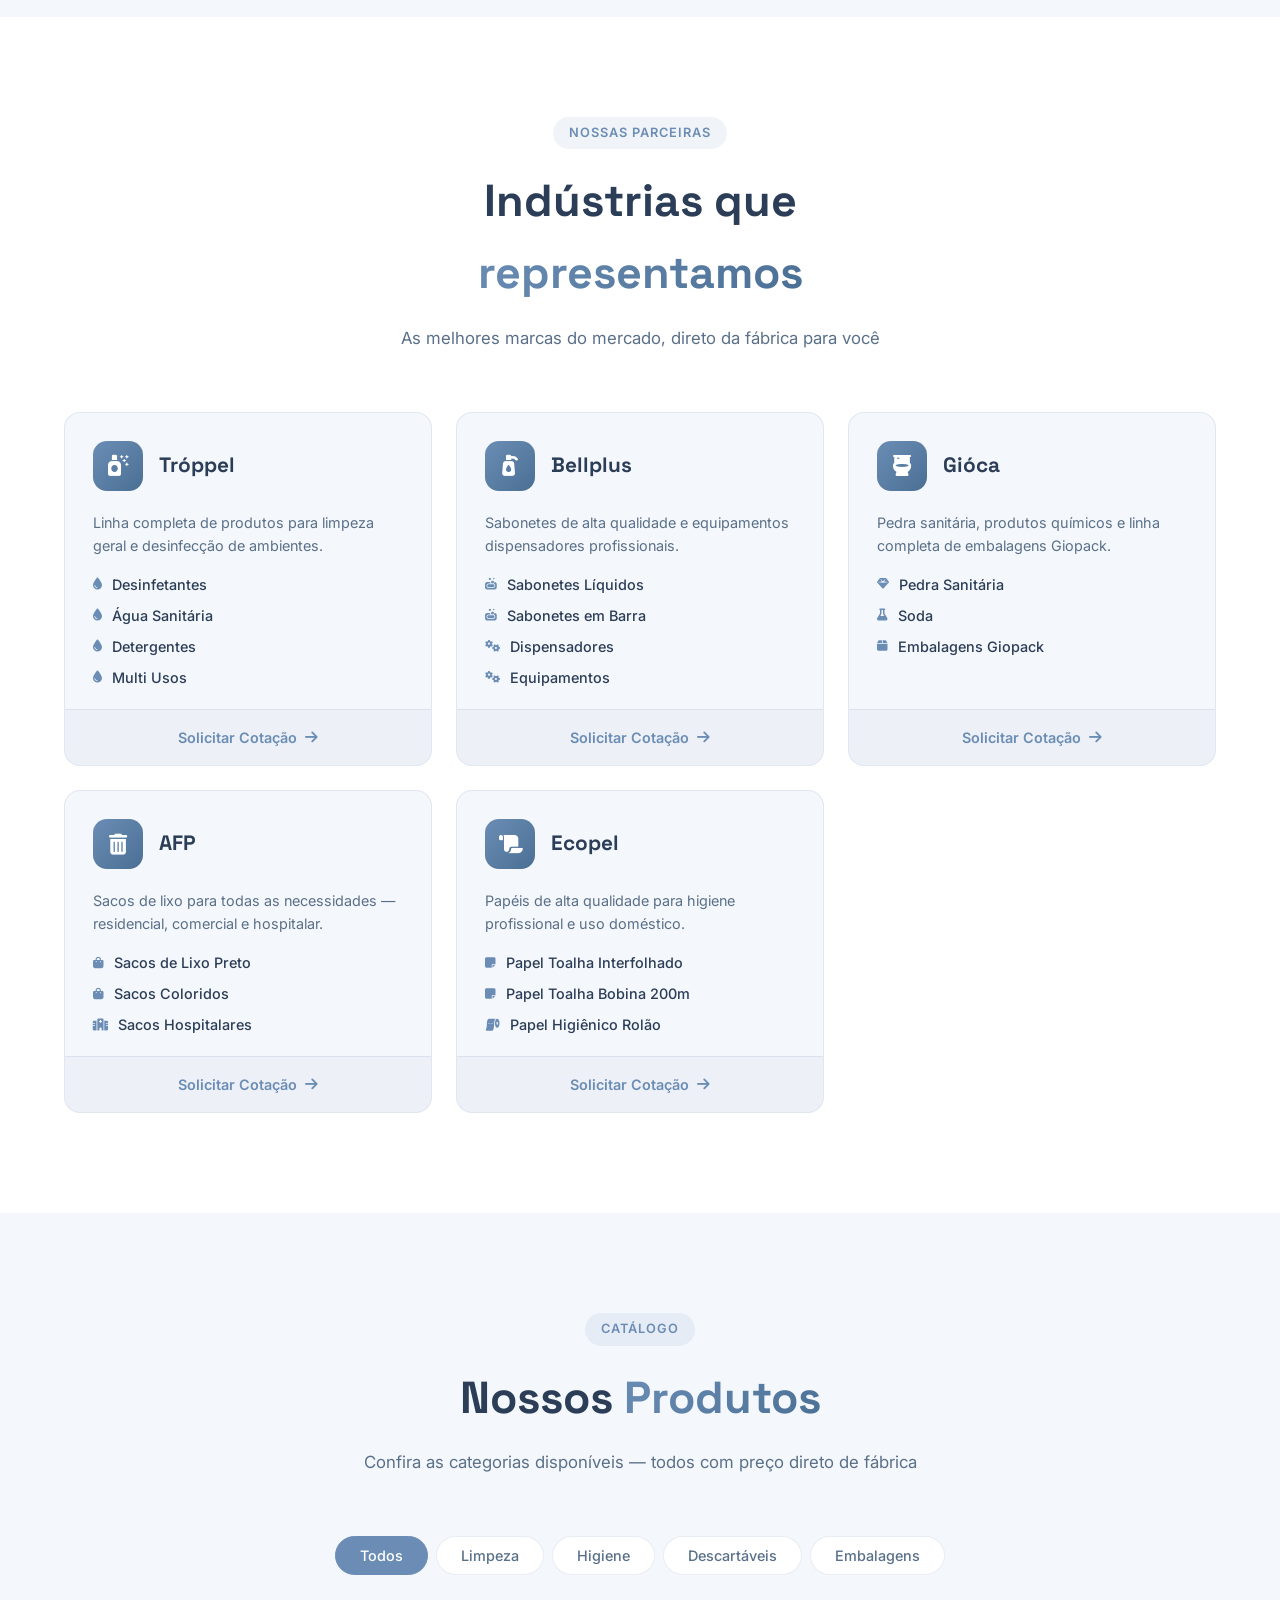
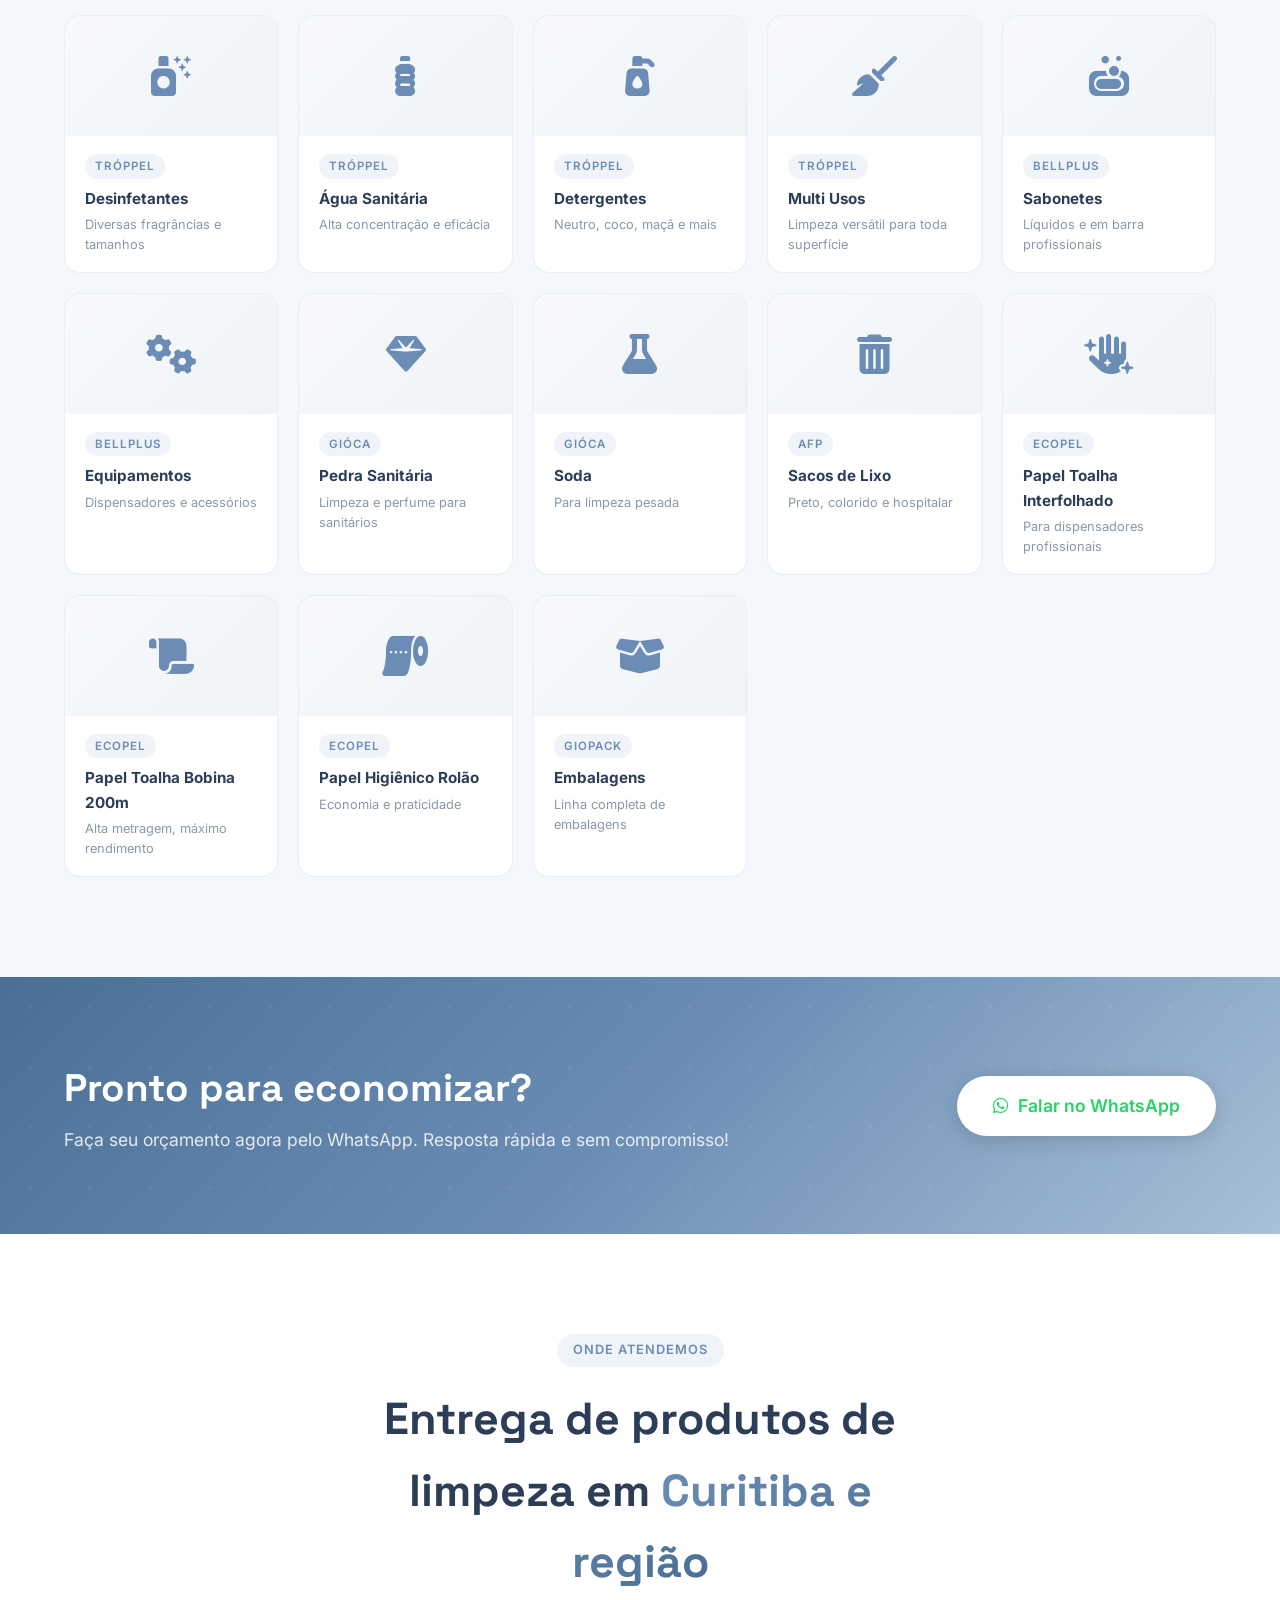
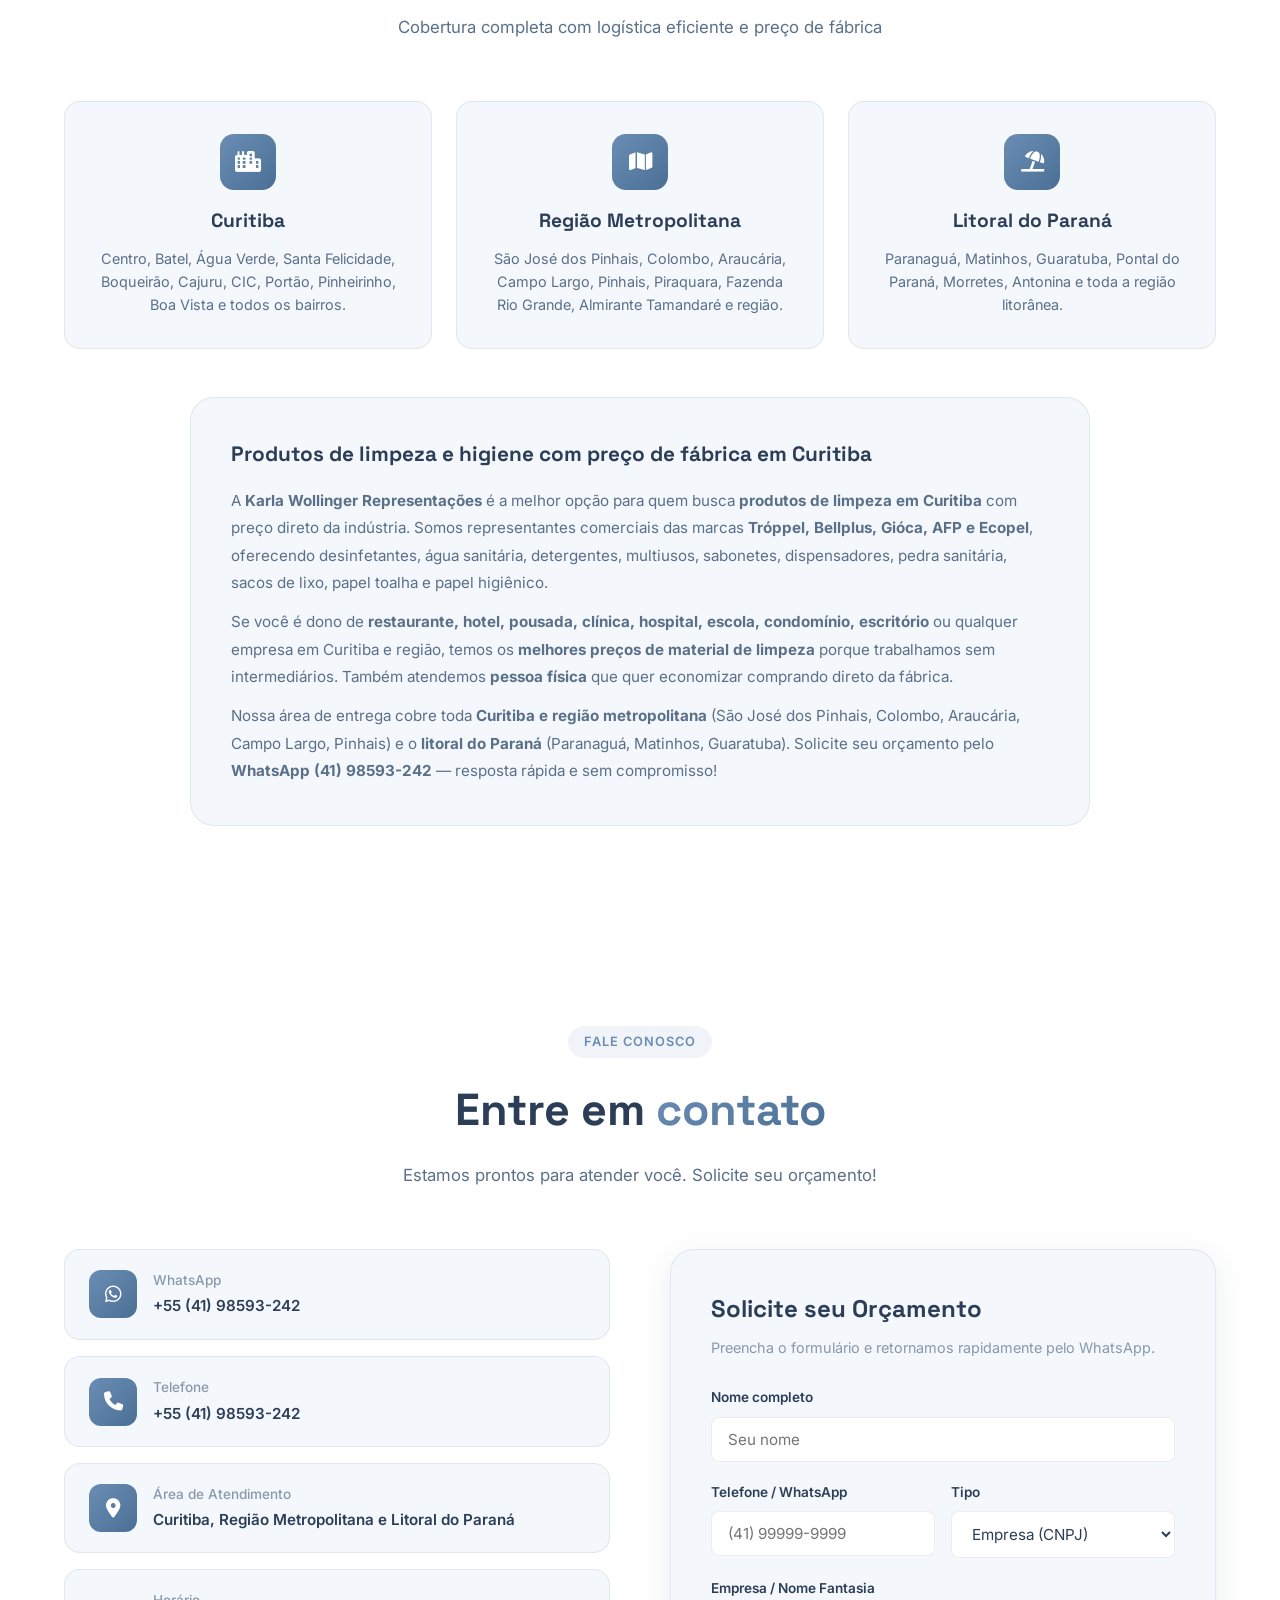
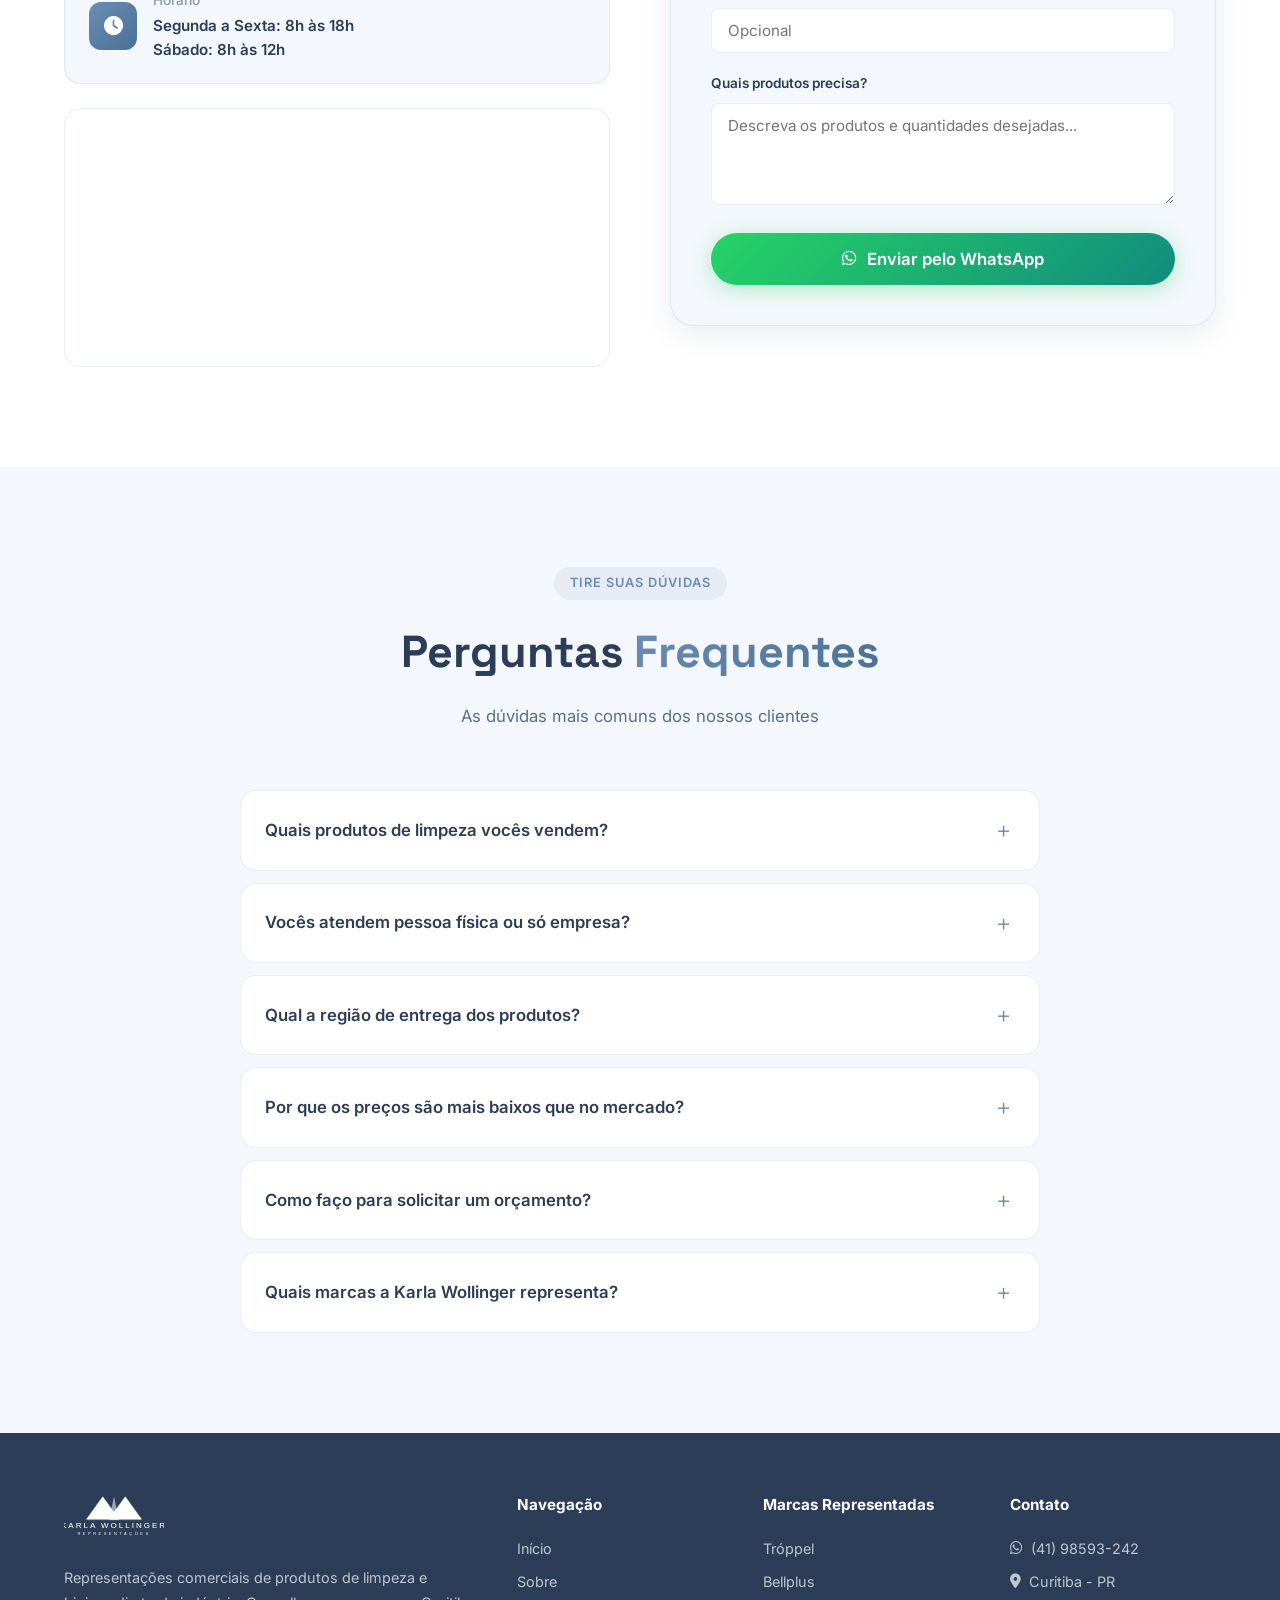
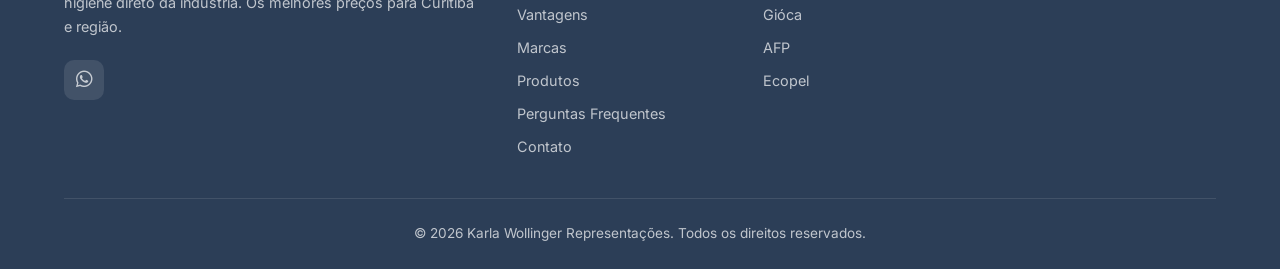
==== commit 17e6fa58: "Corrige caminho da imagem karla.jpeg" ====
--- a/index.html
+++ b/index.html
@@ -326,7 +326,7 @@
             <div class="sobre-grid">
                 <div class="sobre-visual" data-aos="fade-right">
                     <div class="sobre-foto-wrap">
-                        <img src="karla.jpeg" alt="Karla Wollinger - Representante Comercial de Produtos de Limpeza em Curitiba" class="sobre-foto" loading="lazy" width="480" height="480">
+                        <img src="imagens/karla.jpeg" alt="Karla Wollinger - Representante Comercial de Produtos de Limpeza em Curitiba" class="sobre-foto" loading="lazy" width="480" height="480">
                         <div class="sobre-foto-badge">
                             <i class="fas fa-industry"></i> Direto da Indústria
                         </div>
